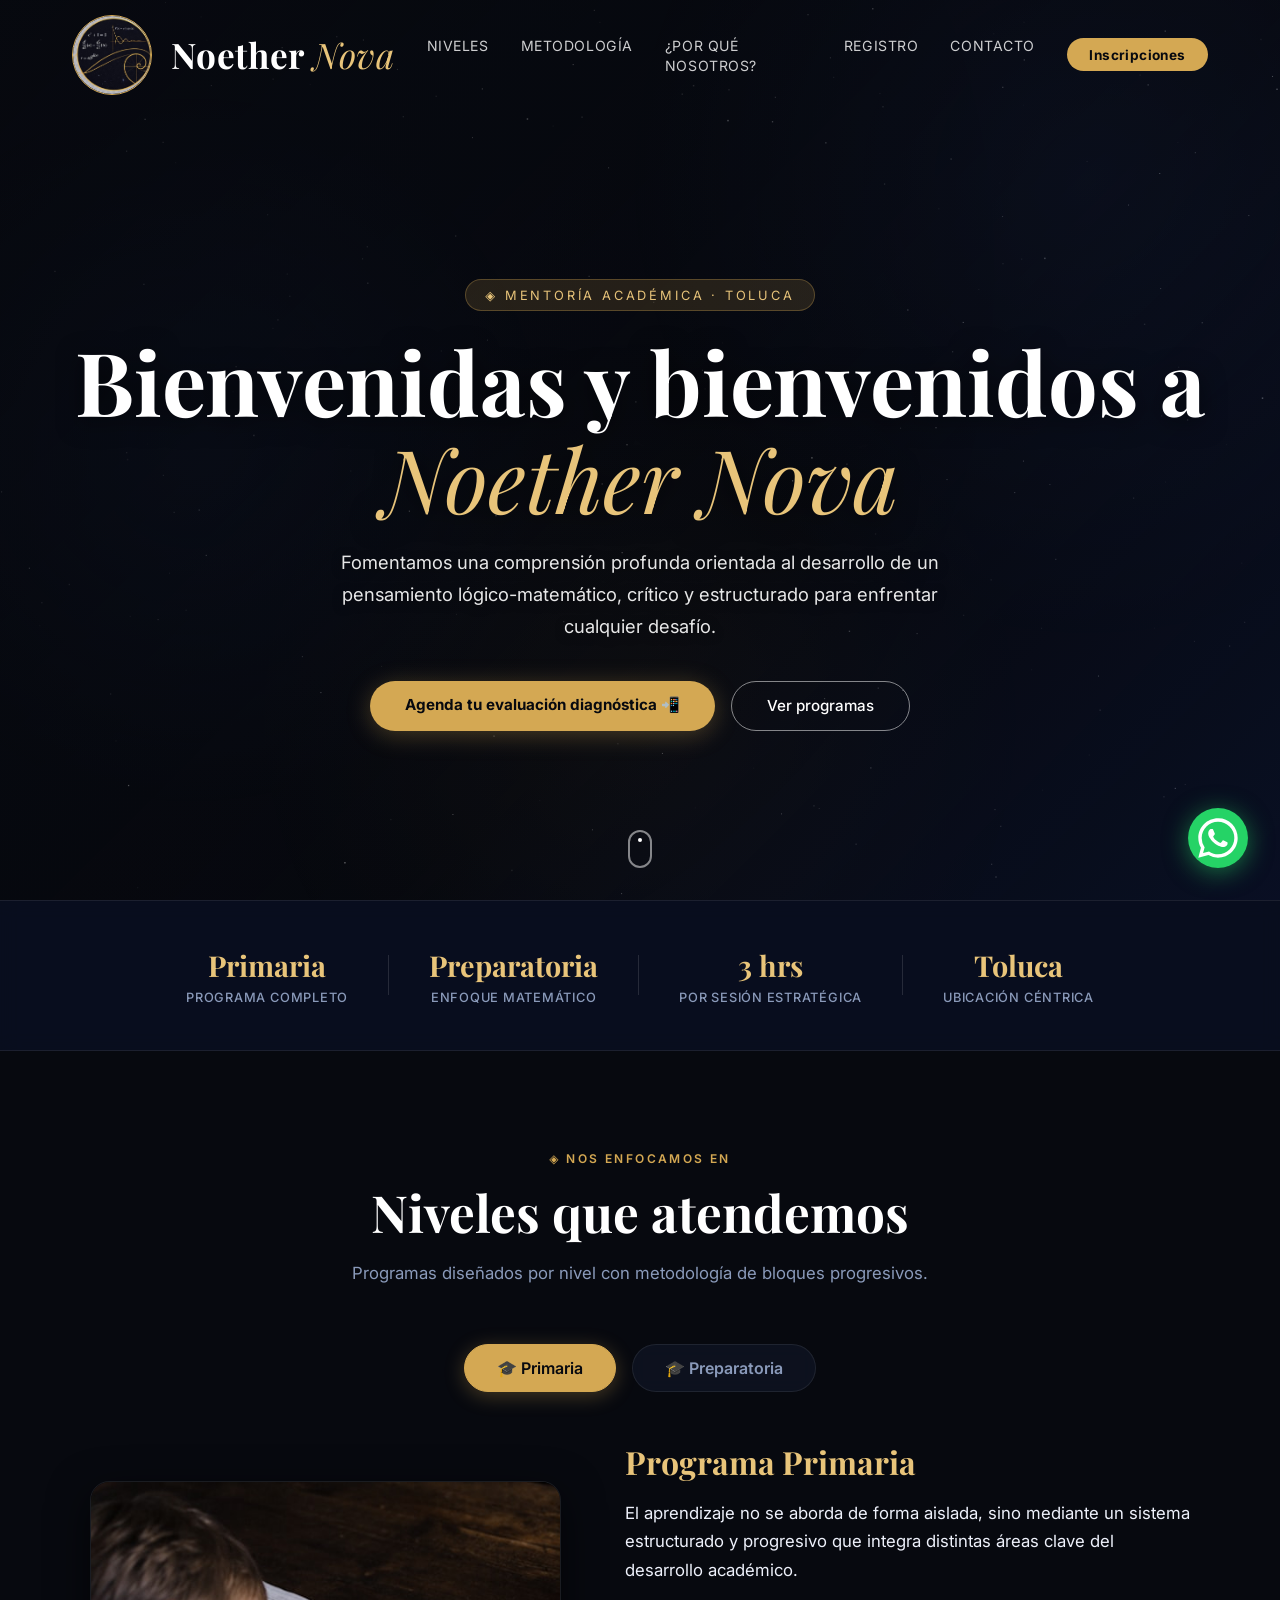
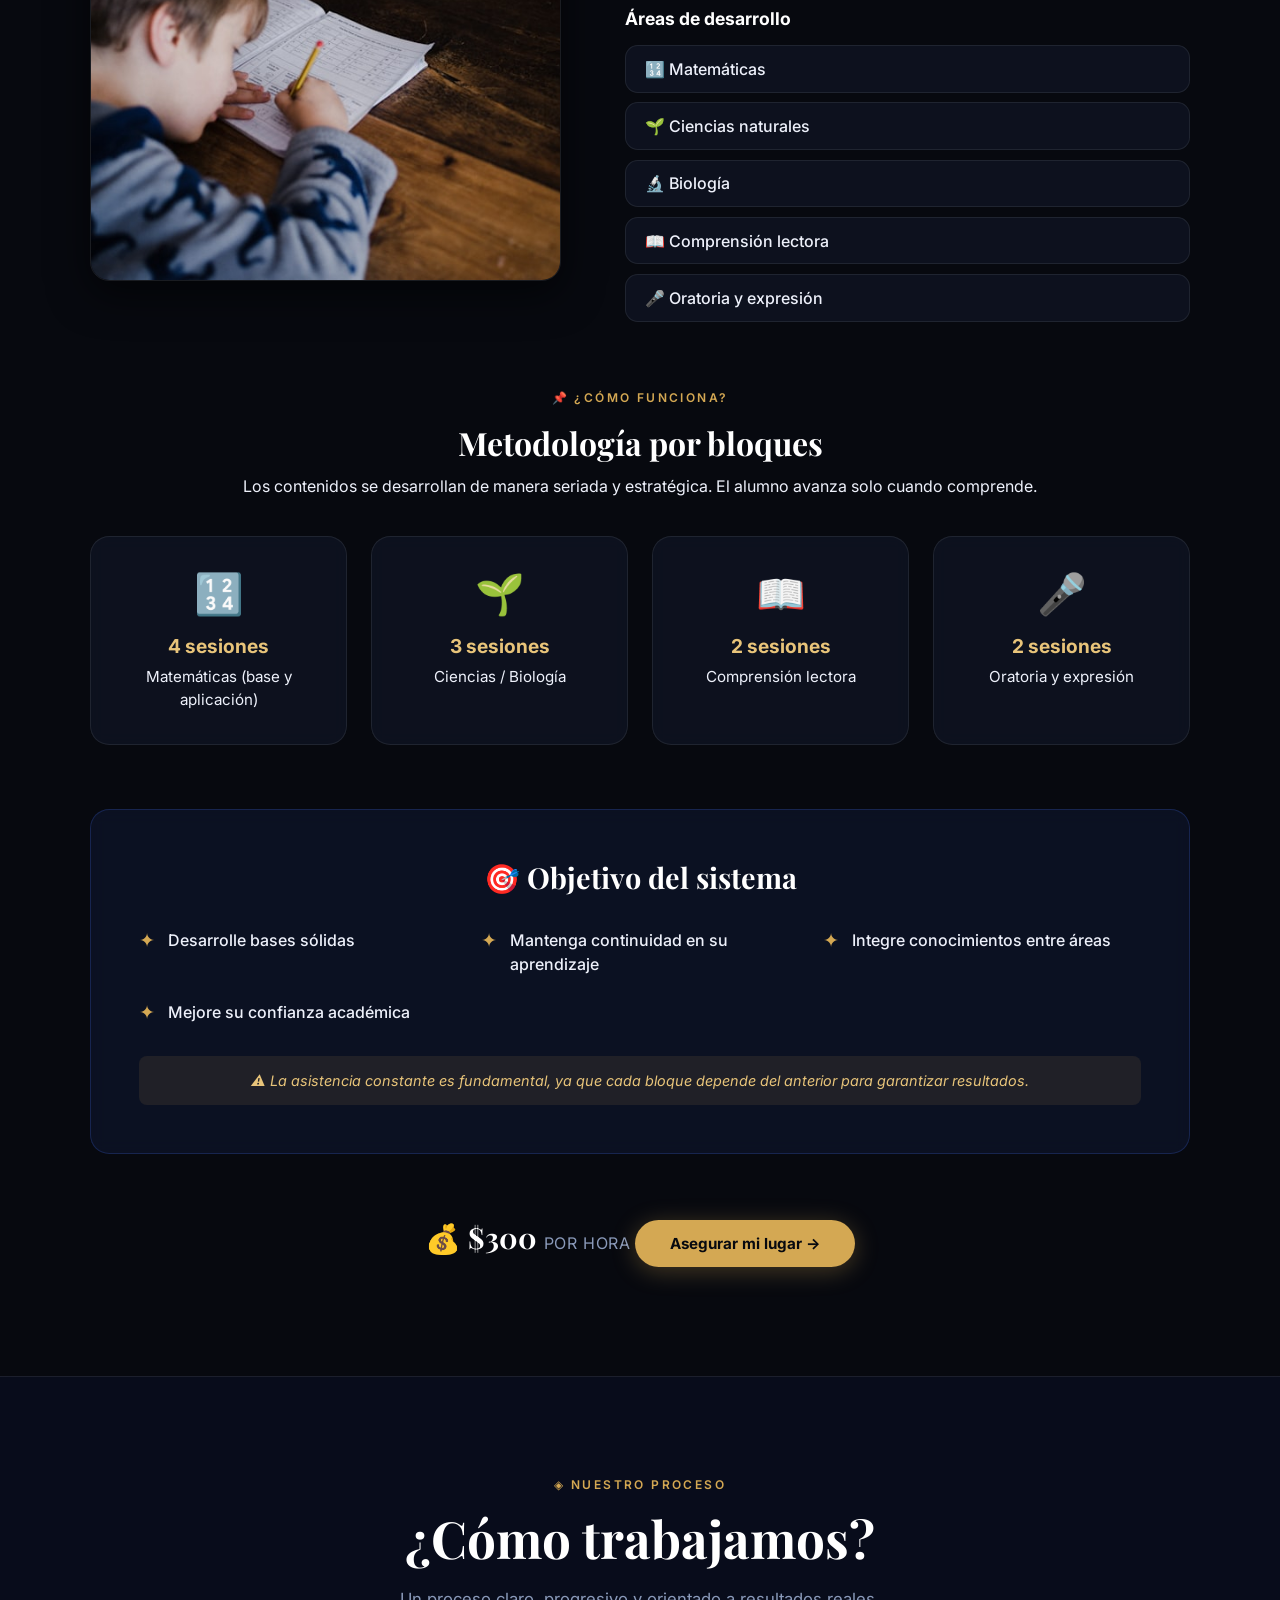
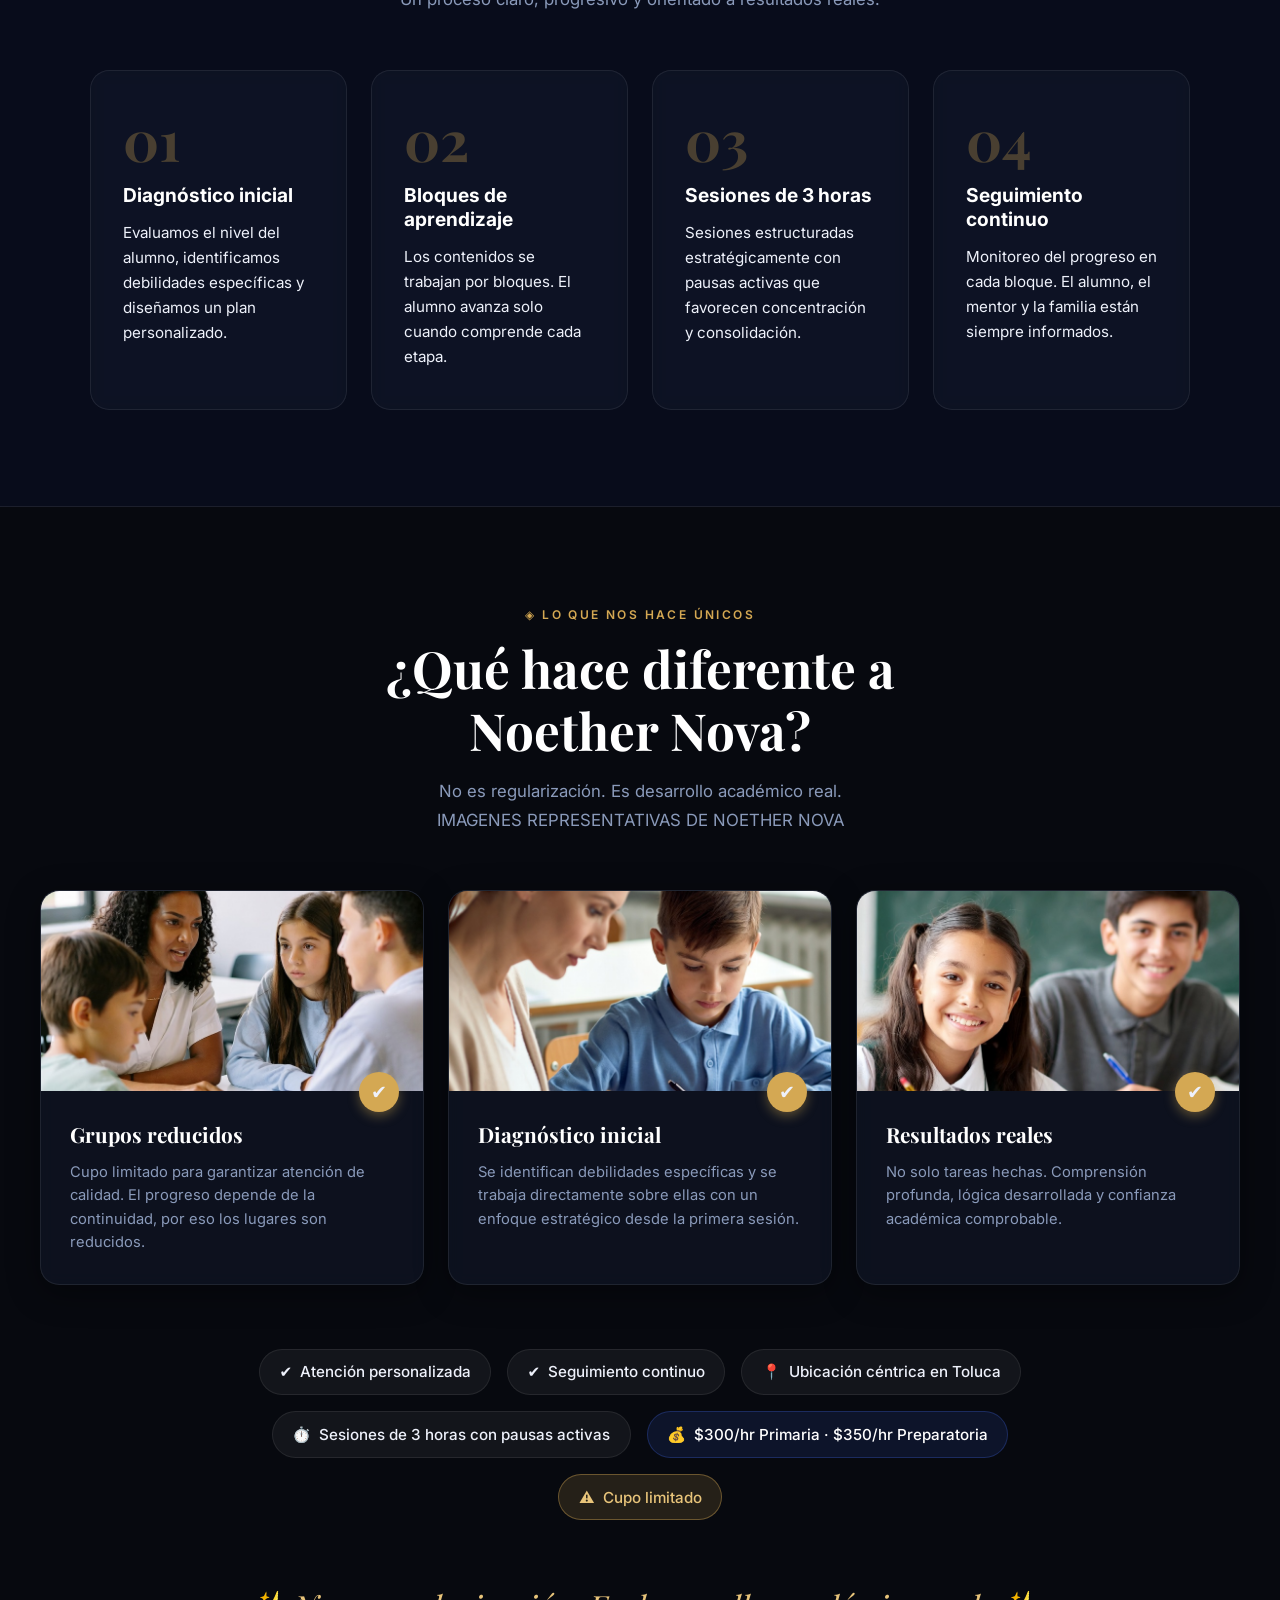
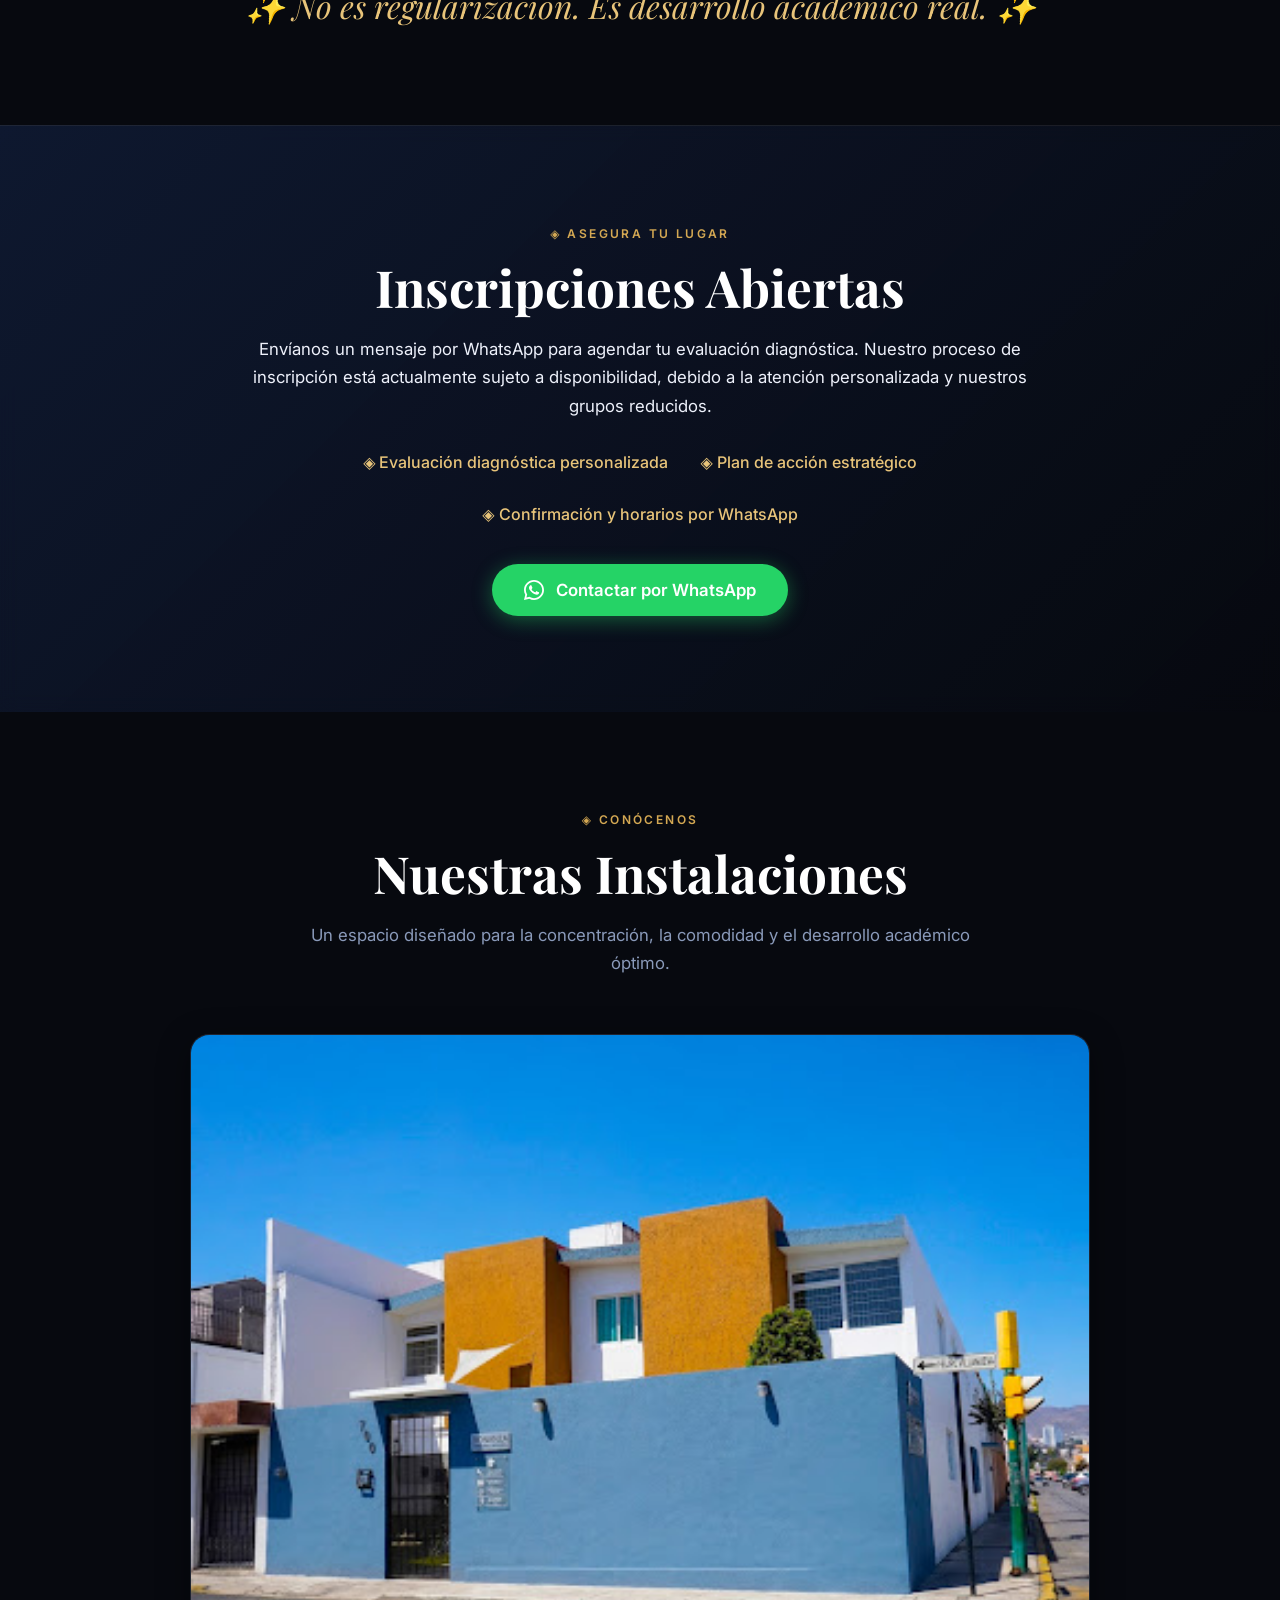
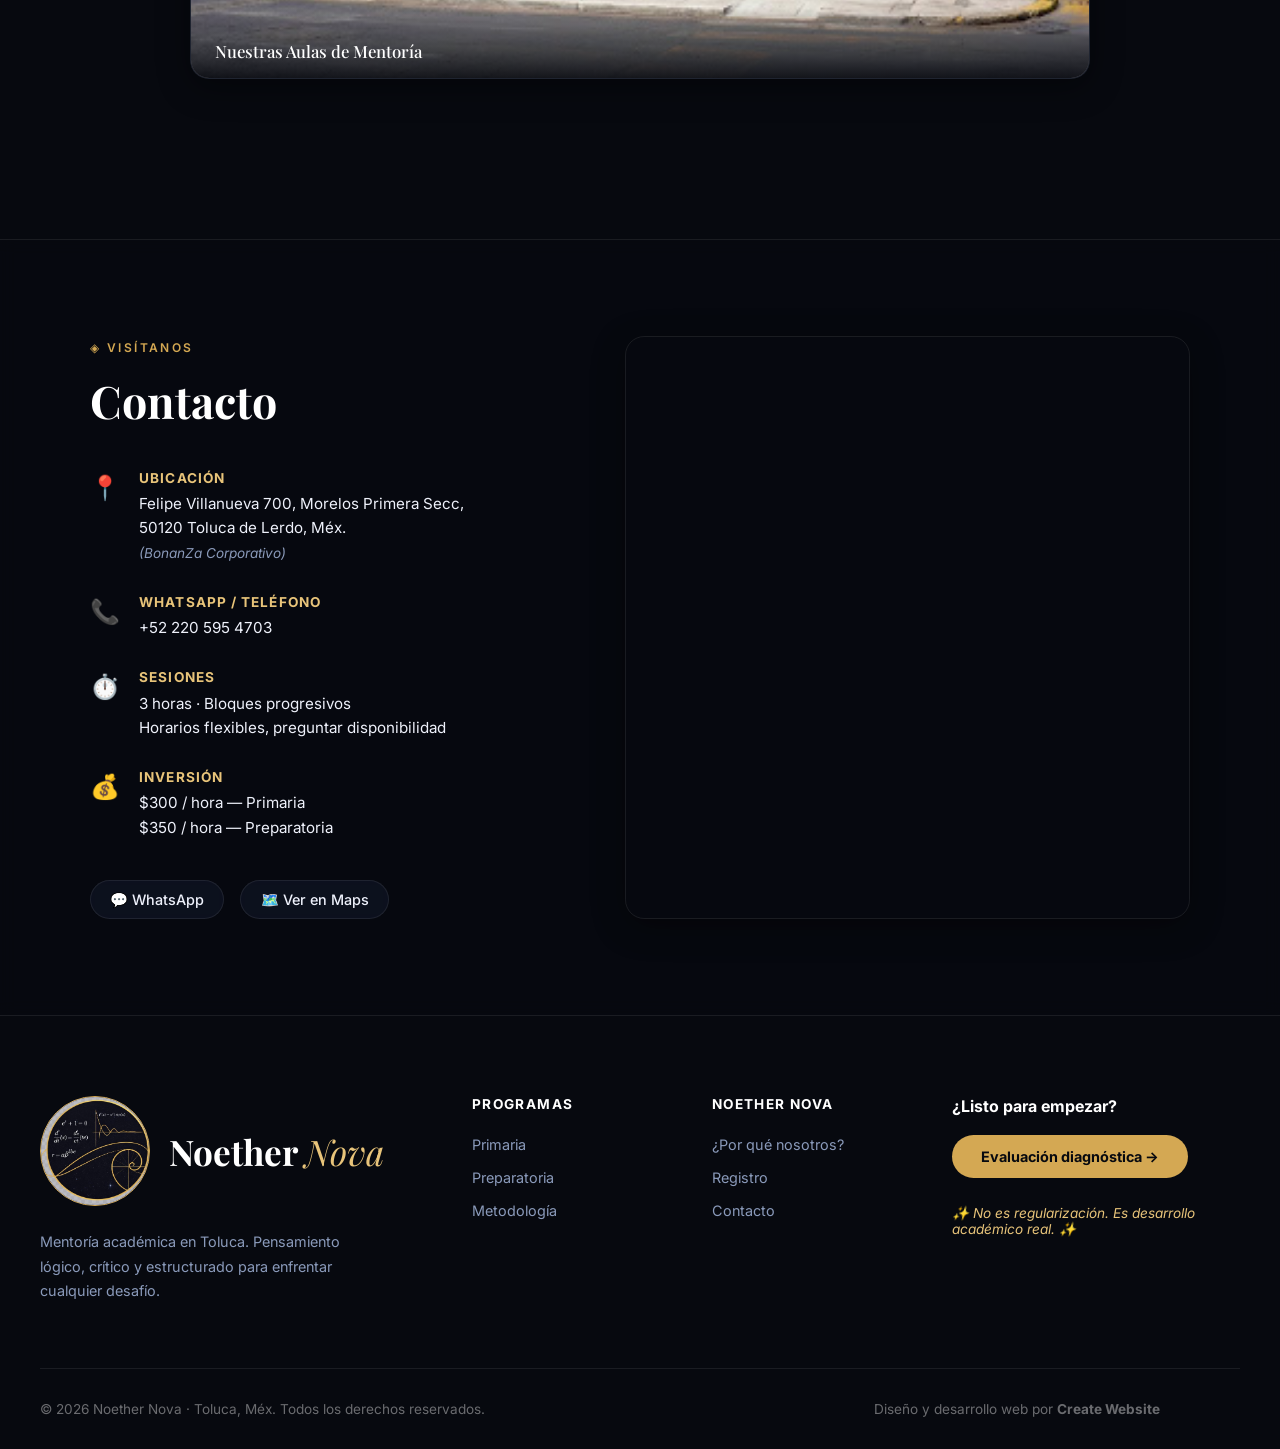
==== index.html @ 27ee8d24 "Add files via upload" ====
<!DOCTYPE html>
<html lang="es">

<head>
  <meta charset="UTF-8" />
  <meta name="viewport" content="width=device-width, initial-scale=1.0" />
  <title>Noether Nova | Mentoría Académica · Toluca</title>
  <link rel="icon" href="img/logo mejorado.jpg" type="image/jpeg">
  <meta name="description"
    content="Mentoría académica en Toluca. Primaria y Preparatoria. Grupos reducidos, atención personalizada y resultados reales. $300/hr Primaria · $350/hr Preparatoria." />
  <link rel="preconnect" href="https://fonts.googleapis.com" />
  <link rel="preconnect" href="https://fonts.gstatic.com" crossorigin />
  <link
    href="https://fonts.googleapis.com/css2?family=Playfair+Display:ital,wght@0,400;0,600;0,700;1,400&family=Inter:wght@300;400;500;600&display=swap"
    rel="stylesheet" />
  <link rel="stylesheet" href="style.css">
</head>

<body>
  <!-- CANVAS FOR STARS -->
  <canvas id="starsCanvas"></canvas>

  <!-- NAV -->
  <nav class="navbar" id="navbar">
    <div class="nav-inner">
      <a href="#" class="logo">
        <img src="img/logo mejorado.jpg" alt="Logo Noether Nova" />
        <span>Noether <em>Nova</em></span>
      </a>
      <ul class="nav-links" id="navLinks">
        <li><a href="#niveles">Niveles</a></li>
        <li><a href="#metodologia">Metodología</a></li>
        <li><a href="#diferenciadores">¿Por qué nosotros?</a></li>
        <li><a href="#registro">Registro</a></li>
        <li><a href="#contacto">Contacto</a></li>
      </ul>
      <a href="#registro" class="btn-nav">Inscripciones</a>
      <button class="hamburger" id="hamburger" aria-label="Menú"><span></span><span></span><span></span></button>
    </div>
  </nav>

  <!-- HERO -->
  <header class="hero" id="inicio">
    <div class="hero-overlay"></div>
    <div class="hero-content">
      <span class="hero-tag">◈ Mentoría Académica · Toluca</span>
      <h1>Bienvenidas y bienvenidos a<br /><em>Noether Nova</em></h1>
      <p>Fomentamos una comprensión profunda orientada al desarrollo de un pensamiento lógico-matemático, crítico y
        estructurado para enfrentar cualquier desafío.</p>
      <div class="hero-btns">
        <a href="#registro" class="btn-primary">Agenda tu evaluación diagnóstica 📲</a>
        <a href="#niveles" class="btn-ghost">Ver programas</a>
      </div>
    </div>
    <div class="hero-scroll"><span></span></div>
  </header>

  <!-- STATS -->
  <section class="stats-band">
    <div class="stat"><strong>Primaria</strong><span>Programa completo</span></div>
    <div class="stat-sep"></div>
    <div class="stat"><strong>Preparatoria</strong><span>Enfoque matemático</span></div>
    <div class="stat-sep"></div>
    <div class="stat"><strong>3 hrs</strong><span>Por sesión estratégica</span></div>
    <div class="stat-sep"></div>
    <div class="stat"><strong>Toluca</strong><span>Ubicación céntrica</span></div>
  </section>

  <!-- NIVELES -->
  <section class="section" id="niveles">
    <div class="section-header">
      <span class="section-tag">◈ Nos enfocamos en</span>
      <h2>Niveles que atendemos</h2>
      <p>Programas diseñados por nivel con metodología de bloques progresivos.</p>
    </div>

    <!-- TABS -->
    <div class="tabs-wrap">
      <button class="tab-btn active" data-tab="primaria" id="tab-primaria">🎓 Primaria</button>
      <button class="tab-btn" data-tab="prepa" id="tab-prepa">🎓 Preparatoria</button>
    </div>

    <!-- PRIMARIA -->
    <div class="tab-panel active" id="panel-primaria">
      <div class="nivel-grid">
        <div class="nivel-intro" data-anim>
          <img src="./img/secu.jpg" alt="Primaria Noether Nova" />
        </div>
        <div class="nivel-content" data-anim>
          <h3>Programa Primaria</h3>
          <p>El aprendizaje no se aborda de forma aislada, sino mediante un sistema estructurado y progresivo que
            integra distintas áreas clave del desarrollo académico.</p>
          <h4>Áreas de desarrollo</h4>
          <ul class="area-list">
            <li>🔢 Matemáticas</li>
            <li>🌱 Ciencias naturales</li>
            <li>🔬 Biología</li>
            <li>📖 Comprensión lectora</li>
            <li>🎤 Oratoria y expresión</li>
          </ul>
        </div>
      </div>

      <div class="bloques-section" data-anim>
        <div class="bloques-header">
          <span class="section-tag">📌 ¿Cómo funciona?</span>
          <h3>Metodología por bloques</h3>
          <p>Los contenidos se desarrollan de manera seriada y estratégica. El alumno avanza solo cuando comprende.</p>
        </div>
        <div class="bloques-grid">
          <div class="bloque-card gold">
            <span class="bloque-icon">🔢</span>
            <strong>4 sesiones</strong>
            <p>Matemáticas (base y aplicación)</p>
          </div>
          <div class="bloque-card green">
            <span class="bloque-icon">🌱</span>
            <strong>3 sesiones</strong>
            <p>Ciencias / Biología</p>
          </div>
          <div class="bloque-card blue">
            <span class="bloque-icon">📖</span>
            <strong>2 sesiones</strong>
            <p>Comprensión lectora</p>
          </div>
          <div class="bloque-card purple">
            <span class="bloque-icon">🎤</span>
            <strong>2 sesiones</strong>
            <p>Oratoria y expresión</p>
          </div>
        </div>
      </div>

      <div class="objetivo-box" data-anim>
        <h4>🎯 Objetivo del sistema</h4>
        <div class="objetivo-grid">
          <div class="obj-item"><span>✦</span>
            <p>Desarrolle bases sólidas</p>
          </div>
          <div class="obj-item"><span>✦</span>
            <p>Mantenga continuidad en su aprendizaje</p>
          </div>
          <div class="obj-item"><span>✦</span>
            <p>Integre conocimientos entre áreas</p>
          </div>
          <div class="obj-item"><span>✦</span>
            <p>Mejore su confianza académica</p>
          </div>
        </div>
        <p class="nota">⚠️ La asistencia constante es fundamental, ya que cada bloque depende del anterior para
          garantizar resultados.</p>
      </div>

      <div class="precio-cta" data-anim>
        <div class="precio-badge">💰 $300 <span>por hora</span></div>
        <a href="#registro" class="btn-primary">Asegurar mi lugar →</a>
      </div>
    </div>

    <!-- PREPARATORIA -->
    <div class="tab-panel" id="panel-prepa">
      <div class="nivel-grid">
        <div class="nivel-intro" data-anim>
          <img src="./img/prepa.jpg" alt="Preparatoria Noether Nova" />
        </div>
        <div class="nivel-content" data-anim>
          <h3>Programa Preparatoria</h3>
          <p>La mentoría para preparatoria está diseñada para desarrollar comprensión profunda en matemáticas,
            especialmente en las áreas donde los estudiantes suelen presentar mayores dificultades.</p>
          <h4>🧠 Áreas de enfoque</h4>
          <ul class="area-list">
            <li>📐 Álgebra</li>
            <li>📉 Cálculo diferencial</li>
            <li>🧠 Resolución de problemas</li>
            <li>📊 Estrategias de estudio</li>
            <li>💡 Comprensión matemática</li>
          </ul>
        </div>
      </div>

      <div class="bloques-section" data-anim>
        <div class="bloques-header">
          <span class="section-tag">📌 ¿Cómo funciona?</span>
          <h3>Metodología por bloques</h3>
          <p>Bloques intensivos por tema. Se prioriza la comprensión sobre la memorización.</p>
        </div>
        <div class="bloques-grid">
          <div class="bloque-card gold">
            <span class="bloque-icon">📐</span>
            <strong>4 sesiones</strong>
            <p>Álgebra (fundamentos clave)</p>
          </div>
          <div class="bloque-card blue">
            <span class="bloque-icon">📉</span>
            <strong>4 sesiones</strong>
            <p>Cálculo diferencial</p>
          </div>
          <div class="bloque-card green">
            <span class="bloque-icon">🧠</span>
            <strong>2 sesiones</strong>
            <p>Resolución de problemas aplicados</p>
          </div>
          <div class="bloque-card purple">
            <span class="bloque-icon">📊</span>
            <strong>2 sesiones</strong>
            <p>Integración y análisis</p>
          </div>
        </div>
      </div>

      <div class="objetivo-box" data-anim>
        <h4>🎯 Objetivo del programa</h4>
        <div class="objetivo-grid">
          <div class="obj-item"><span>✦</span>
            <p>Comprenda realmente los temas (no solo los resuelva)</p>
          </div>
          <div class="obj-item"><span>✦</span>
            <p>Desarrolle lógica matemática</p>
          </div>
          <div class="obj-item"><span>✦</span>
            <p>Mejore su desempeño académico</p>
          </div>
          <div class="obj-item"><span>✦</span>
            <p>Gane seguridad al enfrentar exámenes</p>
          </div>
        </div>
        <p class="nota">⚠️ Cada sesión construye sobre la anterior. La asistencia constante es esencial.</p>
      </div>

      <div class="precio-cta" data-anim>
        <div class="precio-badge">💰 $350 <span>por hora</span></div>
        <a href="#registro" class="btn-primary">Asegurar mi lugar →</a>
      </div>
    </div>
  </section>

  <!-- METODOLOGÍA VISUAL -->
  <section class="section section--navy" id="metodologia">
    <div class="section-header section-header--light">
      <span class="section-tag">◈ Nuestro proceso</span>
      <h2>¿Cómo trabajamos?</h2>
      <p>Un proceso claro, progresivo y orientado a resultados reales.</p>
    </div>
    <div class="steps-grid">
      <div class="step-card" data-anim>
        <div class="step-num">01</div>
        <h3>Diagnóstico inicial</h3>
        <p>Evaluamos el nivel del alumno, identificamos debilidades específicas y diseñamos un plan personalizado.</p>
      </div>
      <div class="step-card" data-anim>
        <div class="step-num">02</div>
        <h3>Bloques de aprendizaje</h3>
        <p>Los contenidos se trabajan por bloques. El alumno avanza solo cuando comprende cada etapa.</p>
      </div>
      <div class="step-card" data-anim>
        <div class="step-num">03</div>
        <h3>Sesiones de 3 horas</h3>
        <p>Sesiones estructuradas estratégicamente con pausas activas que favorecen concentración y consolidación.</p>
      </div>
      <div class="step-card" data-anim>
        <div class="step-num">04</div>
        <h3>Seguimiento continuo</h3>
        <p>Monitoreo del progreso en cada bloque. El alumno, el mentor y la familia están siempre informados.</p>
      </div>
    </div>
  </section>

  <!-- DIFERENCIADORES -->
  <section class="section" id="diferenciadores">
    <div class="section-header">
      <span class="section-tag">◈ Lo que nos hace únicos</span>
      <h2>¿Qué hace diferente a Noether Nova?</h2>
      <p>No es regularización. Es desarrollo académico real.</p>
      <p>IMAGENES REPRESENTATIVAS DE NOETHER NOVA</p>
    </div>
    <div class="dif-grid">
      <div class="dif-card" data-anim>
        <div class="dif-img"><img src="./img/grupo.jpg" alt="Grupos reducidos" /></div>
        <div class="dif-body">
          <span class="dif-check">✔️</span>
          <h3>Grupos reducidos</h3>
          <p>Cupo limitado para garantizar atención de calidad. El progreso depende de la continuidad, por eso los
            lugares son reducidos.</p>
        </div>
      </div>
      <div class="dif-card" data-anim>
        <div class="dif-img"><img src="./img/analisamos_aprendisaje.jpg" alt="Diagnóstico inicial" /></div>
        <div class="dif-body">
          <span class="dif-check">✔️</span>
          <h3>Diagnóstico inicial</h3>
          <p>Se identifican debilidades específicas y se trabaja directamente sobre ellas con un enfoque estratégico
            desde la primera sesión.</p>
        </div>
      </div>
      <div class="dif-card" data-anim>
        <div class="dif-img"><img src="./img/resultadosReales.jpg" alt="Resultados reales" /></div>
        <div class="dif-body">
          <span class="dif-check">✔️</span>
          <h3>Resultados reales</h3>
          <p>No solo tareas hechas. Comprensión profunda, lógica desarrollada y confianza académica comprobable.</p>
        </div>
      </div>
    </div>

    <div class="dif-extras" data-anim>
      <div class="extra-item"><span>✔️</span> Atención personalizada</div>
      <div class="extra-item"><span>✔️</span> Seguimiento continuo</div>
      <div class="extra-item"><span>📍</span> Ubicación céntrica en Toluca</div>
      <div class="extra-item"><span>⏱️</span> Sesiones de 3 horas con pausas activas</div>
      <div class="extra-item price-item"><span>💰</span> $300/hr Primaria · $350/hr Preparatoria</div>
      <div class="extra-item warn-item"><span>⚠️</span> Cupo limitado</div>
    </div>

    <div class="quote-banner" data-anim>
      ✨ No es regularización. Es desarrollo académico real. ✨
    </div>
  </section>

  <!-- REGISTRO -->
  <section class="section section--cta" id="registro">
    <div class="reservar-inner">
      <div class="reservar-text center-text">
        <span class="section-tag">◈ Asegura tu lugar</span>
        <h2>Inscripciones Abiertas</h2>
        <p>Envíanos un mensaje por WhatsApp para agendar tu evaluación diagnóstica. Nuestro proceso de inscripción está
          actualmente sujeto a disponibilidad, debido a la atención personalizada y nuestros grupos reducidos.</p>
        <ul class="reservar-perks inline-perks">
          <li>◈ Evaluación diagnóstica personalizada</li>
          <li>◈ Plan de acción estratégico</li>
          <li>◈ Confirmación y horarios por WhatsApp</li>
        </ul>
        <a href="https://wa.me/522205954703?text=Hola%20Noether%20Nova%2C%20quiero%20agendar%20mi%20evaluaci%C3%B3n%20diagn%C3%B3stica"
          class="btn-wa" target="_blank" id="wa-direct">
          <svg viewBox="0 0 24 24" fill="currentColor" width="20" height="20">
            <path
              d="M17.472 14.382c-.297-.149-1.758-.867-2.03-.967-.273-.099-.471-.148-.67.15-.197.297-.767.966-.94 1.164-.173.199-.347.223-.644.075-.297-.15-1.255-.463-2.39-1.475-.883-.788-1.48-1.761-1.653-2.059-.173-.297-.018-.458.13-.606.134-.133.298-.347.446-.52.149-.174.198-.298.298-.497.099-.198.05-.371-.025-.52-.075-.149-.669-1.612-.916-2.207-.242-.579-.487-.5-.669-.51-.173-.008-.371-.01-.57-.01-.198 0-.52.074-.792.372-.272.297-1.04 1.016-1.04 2.479 0 1.462 1.065 2.875 1.213 3.074.149.198 2.096 3.2 5.077 4.487.709.306 1.262.489 1.694.625.712.227 1.36.195 1.871.118.571-.085 1.758-.719 2.006-1.413.248-.694.248-1.289.173-1.413-.074-.124-.272-.198-.57-.347z" />
            <path
              d="M12 0C5.373 0 0 5.373 0 12c0 2.123.554 4.118 1.528 5.845L0 24l6.335-1.505A11.95 11.95 0 0 0 12 24c6.627 0 12-5.373 12-12S18.627 0 12 0zm0 21.818a9.808 9.808 0 0 1-5.002-1.369l-.359-.213-3.722.885.916-3.617-.234-.372A9.808 9.808 0 0 1 2.182 12C2.182 6.57 6.57 2.182 12 2.182c5.431 0 9.818 4.388 9.818 9.818 0 5.431-4.387 9.818-9.818 9.818z" />
          </svg>
          Contactar por WhatsApp
        </a>
      </div>
    </div>
  </section>

  <!-- INSTALACIONES -->
  <section class="section section--soft" id="instalaciones">
    <div class="section-header">
      <span class="section-tag">◈ Conócenos</span>
      <h2>Nuestras Instalaciones</h2>
      <p>Un espacio diseñado para la concentración, la comodidad y el desarrollo académico óptimo.</p>
    </div>
    <div class="inst-single">
      <div class="inst-img-wrapper" data-anim>
        <img src="img/lugar de asesoria.jpg" alt="Instalaciones Noether Nova" />
        <div class="inst-caption">Nuestras Aulas de Mentoría</div>
      </div>
    </div>
  </section>

  <!-- CONTACTO Y MAPA -->
  <section class="section section--dark" id="contacto">
    <div class="contacto-grid">
      <div class="contacto-info">
        <span class="section-tag">◈ Visítanos</span>
        <h2>Contacto</h2>
        <div class="info-item">
          <span class="info-icon">📍</span>
          <div><strong>Ubicación</strong>
            <p>Felipe Villanueva 700, Morelos Primera Secc,<br />50120 Toluca de Lerdo, Méx.<br /><em>(BonanZa
                Corporativo)</em></p>
          </div>
        </div>
        <div class="info-item">
          <span class="info-icon">📞</span>
          <div><strong>WhatsApp / Teléfono</strong>
            <p>+52 220 595 4703</p>
          </div>
        </div>
        <div class="info-item">
          <span class="info-icon">⏱️</span>
          <div><strong>Sesiones</strong>
            <p>3 horas · Bloques progresivos<br />Horarios flexibles, preguntar disponibilidad</p>
          </div>
        </div>
        <div class="info-item">
          <span class="info-icon">💰</span>
          <div><strong>Inversión</strong>
            <p>$300 / hora — Primaria<br />$350 / hora — Preparatoria</p>
          </div>
        </div>
        <div class="social-links">
          <a href="https://wa.me/522205954703" class="social-btn" target="_blank">💬 WhatsApp</a>
          <a href="https://maps.app.goo.gl/WwSaxDJcxLnqQvec6" class="social-btn" target="_blank">🗺️ Ver en Maps</a>
        </div>
      </div>
      <div class="contacto-map">
        <iframe
          src="https://www.google.com/maps/embed?pb=!1m18!1m12!1m3!1d3762.5!2d-99.6655291!3d19.2811179!2m3!1f0!2f0!3f0!3m2!1i1024!2i768!4f13.1!3m3!1m2!1s0x85cd8900926143ff%3A0x9de38edbd9b6b082!2sBonanZa%20Corporativo!5e0!3m2!1ses!2smx!4v1"
          width="100%" height="100%" style="border:0;border-radius:1rem;" allowfullscreen="" loading="lazy">
        </iframe>
      </div>
    </div>
  </section>

  <!-- FOOTER -->
  <footer class="footer">
    <div class="footer-inner">
      <div class="footer-brand">
        <div class="footer-logo">
          <img src="img/logo mejorado.jpg" alt="Logo Noether Nova" />
          <span class="footer-name">Noether <em>Nova</em></span>
        </div>
        <p>Mentoría académica en Toluca. Pensamiento lógico, crítico y estructurado para enfrentar cualquier desafío.
        </p>
      </div>
      <div class="footer-links">
        <strong>Programas</strong>
        <a href="#niveles">Primaria</a>
        <a href="#niveles">Preparatoria</a>
        <a href="#metodologia">Metodología</a>
      </div>
      <div class="footer-links">
        <strong>Noether Nova</strong>
        <a href="#diferenciadores">¿Por qué nosotros?</a>
        <a href="#registro">Registro</a>
        <a href="#contacto">Contacto</a>
      </div>
      <div class="footer-cta">
        <strong>¿Listo para empezar?</strong>
        <a href="#registro" class="btn-footer">Evaluación diagnóstica →</a>
        <p class="footer-small">✨ No es regularización. Es desarrollo académico real. ✨</p>
      </div>
    </div>
    <div class="footer-bottom">
      <div class="footer-copy">© 2026 Noether Nova · Toluca, Méx. Todos los derechos reservados.</div>
      <div class="footer-copy">Diseño y desarrollo web por <strong>Create Website</strong></div>
    </div>
  </footer>

  <!-- FLOAT WA -->
  <a href="https://wa.me/522205954703?text=Hola%20Noether%20Nova%2C%20quiero%20informes%20sobre%20la%20mentor%C3%ADa"
    class="wa-float" id="waFloat" target="_blank" aria-label="WhatsApp">
    <svg viewBox="0 0 32 32" fill="none">
      <circle cx="16" cy="16" r="16" fill="#25D366" />
      <path
        d="M23.5 8.5A10.45 10.45 0 0 0 16 5.5C10.2 5.5 5.5 10.2 5.5 16c0 1.85.48 3.65 1.4 5.23L5.5 26.5l5.4-1.37A10.47 10.47 0 0 0 16 26.5c5.8 0 10.5-4.7 10.5-10.5 0-2.8-1.09-5.43-3-7.5zm-7.5 16.15c-1.57 0-3.1-.42-4.44-1.22l-.32-.19-3.2.81.84-3.1-.2-.33A8.7 8.7 0 0 1 7.3 16c0-4.8 3.91-8.7 8.7-8.7 2.32 0 4.5.9 6.14 2.54A8.64 8.64 0 0 1 24.7 16c0 4.8-3.9 8.65-8.7 8.65zm4.76-6.5c-.26-.13-1.54-.76-1.78-.84-.24-.09-.41-.13-.58.13-.17.26-.65.84-.8 1.01-.14.17-.29.2-.55.07-.26-.13-1.1-.41-2.1-1.3-.78-.7-1.3-1.56-1.45-1.82-.15-.26-.02-.4.11-.53.12-.12.26-.3.39-.46.13-.16.17-.26.26-.43.09-.17.04-.32-.02-.45-.07-.13-.58-1.4-.8-1.92-.21-.5-.43-.43-.58-.44h-.5c-.17 0-.45.06-.69.3-.24.26-.9.88-.9 2.14s.92 2.48 1.05 2.65c.13.17 1.8 2.75 4.36 3.86.61.26 1.08.42 1.45.54.61.19 1.17.16 1.6.1.49-.07 1.5-.61 1.72-1.2.21-.58.21-1.08.14-1.19-.06-.1-.23-.16-.49-.29z"
        fill="white" />
    </svg>
  </a>

  <script src="app.js"></script>
</body>

</html>
---- style.css ----
/* ── ROOT ─────────────────────────────────── */
:root {
  --space-dark: #07090f;
  --space-card: rgba(16, 22, 38, 0.7);
  --space-card-hover: rgba(24, 34, 58, 0.9);
  --navy:    #0a1128;
  --navy2:   #121d40;
  --blue:    #2a4494;
  --gold:    #d4a853;
  --gold2:   #e8c47a;
  --cream:   #f8f9ff;
  --text:    #eef1fb;
  --muted:   #8a9aba;
  --white:   #ffffff;
  --radius:  1.2rem;
  --shadow:  0 8px 32px rgba(0,0,0,.4);
  --border-glass: 1px solid rgba(255, 255, 255, 0.08);
  --font-serif: 'Playfair Display', Georgia, serif;
  --font-sans:  'Inter', system-ui, sans-serif;
  --nav-h: 110px;
}

*, *::before, *::after { box-sizing: border-box; margin: 0; padding: 0; }
html { scroll-behavior: smooth; }

/* ── STARRY BACKGROUND ── */
body { 
  font-family: var(--font-sans); 
  background-color: var(--space-dark); 
  color: var(--text); 
  overflow-x: hidden; 
  position: relative;
}

/* Background Stars Effect */
body::before {
  content: '';
  position: fixed;
  top: 0; left: 0; right: 0; bottom: 0;
  z-index: -1;
  background-image: 
    radial-gradient(circle at 15% 50%, rgba(20, 35, 70, 0.4), transparent 30%),
    radial-gradient(circle at 85% 20%, rgba(42, 68, 148, 0.25), transparent 35%),
    radial-gradient(circle at 50% 80%, rgba(212, 168, 83, 0.08), transparent 40%);
}

#starsCanvas {
  position: fixed;
  top: 0; left: 0; right: 0; bottom: 0;
  width: 100vw; height: 100vh;
  z-index: -2;
  pointer-events: none;
}

img  { display: block; width: 100%; height: 100%; object-fit: cover; }
a    { text-decoration: none; color: inherit; }
ul   { list-style: none; }

/* ── NAVBAR ──────────────────────────────── */
.navbar {
  position: fixed; top: 0; left: 0; right: 0; z-index: 900;
  height: var(--nav-h);
  transition: background .4s, box-shadow .4s, backdrop-filter .4s;
  border-bottom: 1px solid transparent;
}
.navbar.scrolled {
  background: rgba(7, 9, 15, 0.85);
  backdrop-filter: blur(16px);
  border-bottom: var(--border-glass);
  box-shadow: 0 4px 30px rgba(0,0,0,.5);
}
.nav-inner {
  max-width: 1200px; margin: 0 auto;
  height: 100%; display: flex; align-items: center; gap: 2rem; padding: 0 2rem;
}
.logo {
  display: flex; align-items: center; gap: 1.2rem;
  font-family: var(--font-serif); font-size: 2.2rem; font-weight: 700;
  color: var(--white); letter-spacing: .02em; white-space: nowrap;
}
.logo img {
  width: 80px; height: 80px; border-radius: 50%;
  border: 1px solid var(--gold);
}
.logo em { color: var(--gold2); font-style: italic; font-weight: 400; }
.nav-links { display: flex; gap: 2rem; margin-left: auto; }
.nav-links a {
  color: rgba(255,255,255,.8); font-size: .88rem; font-weight: 400;
  letter-spacing: .04em; text-transform: uppercase; transition: color .2s;
}
.nav-links a:hover { color: var(--gold2); }
.btn-nav {
  background: var(--gold); color: var(--space-dark);
  padding: .55rem 1.4rem; border-radius: 2rem;
  font-size: .85rem; font-weight: 700; letter-spacing: .03em;
  transition: background .2s, transform .2s; white-space: nowrap;
}
.btn-nav:hover { background: var(--gold2); transform: translateY(-1px); }
.hamburger {
  display: none; flex-direction: column; gap: 5px;
  background: none; border: none; cursor: pointer; padding: 4px;
}
.hamburger span {
  display: block; width: 24px; height: 2px;
  background: var(--white); border-radius: 2px; transition: .3s;
}

/* ── HERO ─────────────────────────────────── */
.hero {
  position: relative; height: 100vh; min-height: 620px;
  display: flex; align-items: center; justify-content: center; overflow: hidden;
  padding-top: var(--nav-h);
}
.hero-bg {
  position: absolute; inset: 0; object-fit: cover; object-position: center;
  transform: scale(1.05); transition: transform 8s ease;
}
.hero:hover .hero-bg { transform: scale(1); }
.hero-overlay {
  position: absolute; inset: 0;
  background: linear-gradient(135deg, rgba(7,9,15,.85) 0%, rgba(7,9,15,.6) 60%, rgba(10,17,40,.8) 100%);
  z-index: 1;
}
.hero-content {
  position: relative; z-index: 2; text-align: center;
  color: var(--white); padding: 0 1.5rem;
  animation: fadeUp .9s ease both;
}
.hero-tag {
  display: inline-block; margin-bottom: 1.4rem;
  font-size: .8rem; letter-spacing: .22em; text-transform: uppercase;
  color: var(--gold2); background: rgba(212,168,83,.15);
  border: 1px solid rgba(212,168,83,.3); padding: .45rem 1.2rem; border-radius: 2rem;
  backdrop-filter: blur(4px);
}
.hero-content h1 {
  font-family: var(--font-serif); font-size: clamp(2.8rem,7vw,5.5rem);
  font-weight: 700; line-height: 1.1; margin-bottom: 1.2rem;
  text-shadow: 0 4px 24px rgba(0,0,0,.6);
}
.hero-content h1 em { color: var(--gold2); font-style: italic; font-weight: 400; }
.hero-content p {
  font-size: clamp(.95rem,2vw,1.15rem); max-width: 600px; margin: 0 auto 2.4rem;
  color: rgba(255,255,255,.9); line-height: 1.75; text-shadow: 0 2px 10px rgba(0,0,0,.5);
}
.hero-btns { display: flex; gap: 1rem; justify-content: center; flex-wrap: wrap; }
.btn-primary {
  background: var(--gold); color: var(--space-dark);
  padding: .9rem 2.2rem; border-radius: 2rem; font-size: .95rem; font-weight: 700;
  transition: background .2s, transform .2s, box-shadow .2s;
  box-shadow: 0 4px 24px rgba(212,168,83,.3);
}
.btn-primary:hover { background: var(--gold2); transform: translateY(-2px); box-shadow: 0 8px 32px rgba(212,168,83,.4); }
.btn-ghost {
  color: var(--white); padding: .9rem 2.2rem; border-radius: 2rem; font-size: .95rem; font-weight: 500;
  border: 1px solid rgba(255,255,255,.5); transition: border-color .2s, background .2s;
  backdrop-filter: blur(4px);
}
.btn-ghost:hover { border-color: var(--gold2); background: rgba(255,255,255,.1); }
.hero-scroll { position: absolute; bottom: 2rem; left: 50%; transform: translateX(-50%); z-index: 2; }
.hero-scroll span {
  display: block; width: 24px; height: 38px;
  border: 2px solid rgba(255,255,255,.5); border-radius: 12px; position: relative;
}
.hero-scroll span::after {
  content:''; position: absolute; top: 6px; left: 50%; transform: translateX(-50%);
  width: 4px; height: 4px; background: var(--white); border-radius: 50%;
  animation: scrollDot 1.8s ease-in-out infinite;
}

/* ── STATS BAND ──────────────────────────── */
.stats-band {
  background: rgba(10, 17, 40, 0.6); display: flex; align-items: center;
  justify-content: center; gap: 0; flex-wrap: wrap; padding: 2rem;
  border-top: var(--border-glass); border-bottom: var(--border-glass);
  backdrop-filter: blur(10px);
}
.stat { display: flex; flex-direction: column; align-items: center; gap: .4rem; padding: .8rem 2.5rem; text-align: center; }
.stat strong { font-family: var(--font-serif); font-size: 1.8rem; font-weight: 700; color: var(--gold2); }
.stat span { font-size: .8rem; color: var(--muted); letter-spacing: .06em; text-transform: uppercase; font-weight: 500; }
.stat-sep { width: 1px; height: 40px; background: rgba(255,255,255,.12); }

/* ── SECTION BASE ────────────────────────── */
.section { padding: 6rem 2rem; position: relative; }
.section--dark  { background: rgba(7, 9, 15, 0.6); backdrop-filter: blur(8px); border-top: var(--border-glass); }
.section--navy  { background: rgba(10, 17, 40, 0.5); backdrop-filter: blur(8px); border-top: var(--border-glass); border-bottom: var(--border-glass); }
.section--soft  { background: transparent; }
.section--cta   { background: linear-gradient(135deg, rgba(20,35,70,0.6), rgba(7,9,15,0.8)); backdrop-filter: blur(10px); border-top: var(--border-glass); }
.section-header { text-align: center; max-width: 680px; margin: 0 auto 3.5rem; }
.section-tag {
  display: inline-block; margin-bottom: 1rem;
  font-size: .75rem; letter-spacing: .2em; text-transform: uppercase;
  color: var(--gold); font-weight: 600;
}
.section-header h2 {
  font-family: var(--font-serif); font-size: clamp(2.2rem,5vw,3.2rem);
  font-weight: 700; margin-bottom: 1rem; line-height: 1.2; color: var(--white);
}
.section-header p { color: var(--muted); line-height: 1.7; font-size: 1.05rem; }

/* ── TABS ────────────────────────────────── */
.tabs-wrap {
  display: flex; justify-content: center; gap: 1rem; margin-bottom: 3rem;
}
.tab-btn {
  background: var(--space-card); border: var(--border-glass);
  color: var(--muted); padding: .8rem 2rem; border-radius: 2rem;
  font-size: 1rem; font-weight: 600; font-family: var(--font-sans);
  cursor: pointer; transition: all .3s ease; backdrop-filter: blur(8px);
}
.tab-btn:hover { background: var(--space-card-hover); color: var(--white); }
.tab-btn.active {
  background: var(--gold); color: var(--space-dark); border-color: var(--gold);
  box-shadow: 0 4px 20px rgba(212,168,83,.3);
}

.tab-panel { display: none; animation: fadeIn .5s ease; }
.tab-panel.active { display: block; }

@keyframes fadeIn { from { opacity: 0; transform: translateY(10px); } to { opacity: 1; transform: translateY(0); } }

/* ── NIVEL GRID ──────────────────────────── */
.nivel-grid {
  max-width: 1100px; margin: 0 auto 4rem;
  display: grid; grid-template-columns: 1fr 1.2fr; gap: 4rem; align-items: center;
}
.nivel-intro {
  border-radius: var(--radius); overflow: hidden;
  box-shadow: 0 12px 40px rgba(0,0,0,.6);
  border: var(--border-glass);
  height: 400px;
}
.nivel-content { opacity: 0; transform: translateY(20px); transition: all .6s ease; }
.nivel-content.visible { opacity: 1; transform: translateY(0); }
.nivel-content h3 {
  font-family: var(--font-serif); font-size: 2rem; color: var(--gold2);
  margin-bottom: 1rem;
}
.nivel-content p { color: var(--text); line-height: 1.7; margin-bottom: 1.5rem; font-size: 1.05rem; }
.nivel-content h4 { color: var(--white); font-size: 1.1rem; margin-bottom: 1rem; }
.area-list { display: flex; flex-direction: column; gap: .6rem; }
.area-list li {
  background: var(--space-card); padding: .8rem 1.2rem;
  border-radius: .8rem; border: var(--border-glass);
  font-weight: 500; display: flex; align-items: center; gap: .8rem;
}

/* ── BLOQUES ─────────────────────────────── */
.bloques-section { max-width: 1100px; margin: 0 auto 4rem; }
.bloques-header { text-align: center; margin-bottom: 2.5rem; }
.bloques-header h3 { font-family: var(--font-serif); font-size: 2rem; color: var(--white); margin-bottom: .8rem; }
.bloques-grid {
  display: grid; grid-template-columns: repeat(auto-fit, minmax(220px,1fr)); gap: 1.5rem;
}
.bloque-card {
  background: var(--space-card); border: var(--border-glass);
  padding: 2rem 1.5rem; border-radius: var(--radius);
  text-align: center; backdrop-filter: blur(8px);
  transition: transform .3s, border-color .3s;
}
.bloque-card:hover { transform: translateY(-5px); border-color: var(--gold); }
.bloque-icon { font-size: 2.5rem; display: block; margin-bottom: 1rem; }
.bloque-card strong { display: block; font-size: 1.2rem; color: var(--gold2); margin-bottom: .5rem; }
.bloque-card p { color: var(--text); font-size: .95rem; line-height: 1.5; }

/* ── OBJETIVO BOX ────────────────────────── */
.objetivo-box {
  max-width: 1100px; margin: 0 auto 4rem;
  background: rgba(42, 68, 148, 0.15); border: 1px solid rgba(42, 68, 148, 0.4);
  padding: 3rem; border-radius: var(--radius); backdrop-filter: blur(8px);
}
.objetivo-box h4 { font-family: var(--font-serif); font-size: 1.8rem; color: var(--white); margin-bottom: 2rem; text-align: center; }
.objetivo-grid {
  display: grid; grid-template-columns: repeat(auto-fit, minmax(240px,1fr)); gap: 1.5rem;
  margin-bottom: 2rem;
}
.obj-item { display: flex; gap: .8rem; align-items: flex-start; }
.obj-item span { color: var(--gold); font-size: 1.2rem; }
.obj-item p { font-size: 1rem; color: var(--text); font-weight: 500; line-height: 1.5; }
.nota { text-align: center; color: var(--gold2); font-size: .9rem; font-style: italic; background: rgba(212,168,83,.1); padding: 1rem; border-radius: .5rem; }

.precio-cta { text-align: center; margin-top: 3rem; }
.precio-badge {
  display: inline-block; font-size: 1.8rem; font-family: var(--font-serif);
  font-weight: 700; color: var(--white); margin-bottom: 1.5rem;
}
.precio-badge span { font-size: 1rem; font-family: var(--font-sans); color: var(--muted); font-weight: 400; text-transform: uppercase; letter-spacing: .05em; }

/* ── METODOLOGÍA (STEPS) ──────────────────── */
.steps-grid {
  max-width: 1100px; margin: 0 auto;
  display: grid; grid-template-columns: repeat(auto-fit, minmax(240px,1fr)); gap: 1.5rem;
}
.step-card {
  background: var(--space-card); border: var(--border-glass);
  border-radius: var(--radius); padding: 2.5rem 2rem; backdrop-filter: blur(8px);
  opacity: 0; transform: translateY(24px);
  transition: opacity .6s ease, transform .6s ease;
}
.step-card.visible { opacity: 1; transform: translateY(0); }
.step-num {
  font-family: var(--font-serif); font-size: 3.5rem; font-weight: 700;
  color: var(--gold); opacity: .3; line-height: 1; margin-bottom: 1rem;
}
.step-card h3 { color: var(--white); font-size: 1.2rem; margin-bottom: .8rem; }
.step-card p { color: var(--text); font-size: .95rem; line-height: 1.65; }

/* ── DIFERENCIADORES ─────────────────────── */
.dif-grid {
  max-width: 1200px; margin: 0 auto 4rem;
  display: grid; grid-template-columns: repeat(3, 1fr); gap: 1.5rem;
}
.dif-card {
  background: var(--space-card); border-radius: var(--radius); overflow: hidden;
  box-shadow: var(--shadow); border: var(--border-glass); backdrop-filter: blur(8px);
  transition: transform .3s;
}
.dif-card:hover { transform: translateY(-5px); }
.dif-img { height: 200px; }
.dif-body { padding: 1.8rem; position: relative; }
.dif-check {
  position: absolute; top: -1.2rem; right: 1.5rem;
  background: var(--gold); width: 40px; height: 40px; border-radius: 50%;
  display: flex; align-items: center; justify-content: center; font-size: 1.2rem;
  box-shadow: 0 4px 12px rgba(212,168,83,.4);
}
.dif-body h3 { font-family: var(--font-serif); font-size: 1.3rem; margin-bottom: .8rem; color: var(--white); }
.dif-body p { color: var(--muted); font-size: .92rem; line-height: 1.6; }

.dif-extras {
  max-width: 900px; margin: 0 auto 4rem;
  display: flex; flex-wrap: wrap; justify-content: center; gap: 1rem;
}
.extra-item {
  background: rgba(255,255,255,.05); border: var(--border-glass);
  padding: .8rem 1.2rem; border-radius: 2rem; font-size: .95rem; font-weight: 500;
  display: flex; align-items: center; gap: .5rem;
}
.price-item { background: rgba(42,68,148,.2); border-color: rgba(42,68,148,.5); color: var(--white); }
.warn-item { background: rgba(212,168,83,.15); border-color: rgba(212,168,83,.4); color: var(--gold2); }

.quote-banner {
  max-width: 800px; margin: 0 auto; text-align: center;
  font-family: var(--font-serif); font-size: clamp(1.4rem, 3vw, 2rem);
  color: var(--gold2); font-style: italic; line-height: 1.4;
}

/* ── REGISTRO ────────────────────────────── */
.reservar-inner {
  max-width: 800px; margin: 0 auto;
}
.center-text { text-align: center; }
.reservar-text h2 {
  font-family: var(--font-serif); font-size: clamp(2.2rem,4vw,3.2rem);
  font-weight: 700; margin-bottom: 1rem; line-height: 1.2; color: var(--white);
}
.reservar-text p { color: var(--text); line-height: 1.7; margin-bottom: 2rem; font-size: 1.05rem; }
.reservar-perks { display: flex; flex-direction: column; gap: .8rem; margin-bottom: 2.5rem; text-align: left; }
.inline-perks { flex-direction: row; flex-wrap: wrap; justify-content: center; gap: 2rem; }
.reservar-perks li { font-size: 1rem; color: var(--gold2); font-weight: 500; }
.btn-wa {
  display: inline-flex; align-items: center; justify-content: center; gap: .8rem;
  background: #25D366; color: white; padding: 1rem 2rem; border-radius: 2rem;
  font-weight: 600; font-size: 1.05rem; transition: background .2s, transform .2s;
  box-shadow: 0 4px 20px rgba(37,211,102,.4);
}
.btn-wa:hover { background: #20BA5A; transform: translateY(-2px); }

.reservar-form {
  background: var(--space-card); border: var(--border-glass);
  border-radius: var(--radius); padding: 2.5rem;
  box-shadow: 0 12px 50px rgba(0,0,0,.5); backdrop-filter: blur(12px);
  display: flex; flex-direction: column; gap: 1.2rem;
}
.form-title { font-family: var(--font-serif); font-size: 1.6rem; color: var(--white); margin-bottom: .5rem; text-align: center; }
.form-group { display: flex; flex-direction: column; gap: .5rem; }
.form-group label {
  font-size: .8rem; font-weight: 600; color: var(--muted);
  text-transform: uppercase; letter-spacing: .07em;
}
.form-group input,
.form-group select {
  padding: .8rem 1rem; border-radius: .75rem;
  border: 1px solid rgba(255,255,255,.15); font-size: .95rem;
  font-family: var(--font-sans); color: var(--white);
  background: rgba(0,0,0,.2); transition: border-color .2s, box-shadow .2s; outline: none;
}
.form-group input:focus,
.form-group select:focus {
  border-color: var(--gold); box-shadow: 0 0 0 3px rgba(212,168,83,.2);
}
.form-group input::placeholder { color: rgba(255,255,255,.4); }
.btn-form {
  background: linear-gradient(135deg, var(--gold), var(--gold2));
  color: var(--space-dark); border: none; cursor: pointer;
  padding: 1rem 1.5rem; border-radius: 2rem; margin-top: 1rem;
  font-size: 1rem; font-weight: 700; font-family: var(--font-sans);
  transition: opacity .2s, transform .2s;
  box-shadow: 0 4px 20px rgba(212,168,83,.4);
}
.btn-form:hover { opacity: .9; transform: translateY(-1px); }

/* ── INSTALACIONES ───────────────────────── */
.inst-single {
  max-width: 900px; margin: 0 auto 4rem;
}
.inst-single .inst-img-wrapper img { height: auto; max-height: 700px; object-fit: contain; background: rgba(0,0,0,0.3); }
.inst-grid {
  max-width: 1100px; margin: 0 auto 4rem;
  display: grid; grid-template-columns: 1fr 1fr; gap: 2rem;
}
.inst-img-wrapper {
  background: var(--space-card); border-radius: var(--radius); overflow: hidden;
  border: var(--border-glass); box-shadow: var(--shadow);
  position: relative;
}
.inst-img-wrapper img {
  width: 100%; height: 350px; object-fit: cover;
  transition: transform .5s;
}
.inst-img-wrapper:hover img { transform: scale(1.05); }
.inst-caption {
  position: absolute; bottom: 0; left: 0; right: 0;
  background: linear-gradient(to top, rgba(7,9,15,.9), transparent);
  color: var(--white); padding: 2rem 1.5rem 1rem;
  font-weight: 500; font-size: 1.05rem; font-family: var(--font-serif);
}

/* ── CONTACTO ────────────────────────────── */
.contacto-grid {
  max-width: 1100px; margin: 0 auto;
  display: grid; grid-template-columns: 1fr 1.2fr; gap: 4rem; align-items: stretch;
}
.contacto-info h2 {
  font-family: var(--font-serif); font-size: clamp(2rem,4vw,2.8rem);
  font-weight: 700; color: var(--white); margin-bottom: 2.5rem;
}
.info-item { display: flex; gap: 1.2rem; align-items: flex-start; margin-bottom: 1.8rem; }
.info-icon { font-size: 1.5rem; flex-shrink: 0; margin-top: .2rem; }
.info-item strong { display: block; color: var(--gold2); font-size: .85rem; text-transform: uppercase; letter-spacing: .08em; margin-bottom: .4rem; }
.info-item p { color: var(--text); line-height: 1.6; font-size: .95rem; }
.info-item em { color: var(--muted); font-size: .85rem; }
.social-links { display: flex; gap: 1rem; flex-wrap: wrap; margin-top: 2.5rem; }
.social-btn {
  display: inline-block; padding: .6rem 1.2rem;
  border: var(--border-glass); border-radius: 2rem;
  color: var(--text); font-size: .9rem; font-weight: 500;
  background: var(--space-card); backdrop-filter: blur(4px);
  transition: border-color .2s, background .2s;
}
.social-btn:hover { border-color: var(--gold2); background: rgba(212,168,83,.15); color: var(--white); }
.contacto-map {
  border-radius: var(--radius); overflow: hidden;
  border: var(--border-glass); box-shadow: var(--shadow);
  min-height: 400px;
}

/* ── FOOTER ──────────────────────────────── */
.footer { background: var(--space-dark); padding: 5rem 2rem 2rem; border-top: var(--border-glass); position: relative; z-index: 10; }
.footer-inner {
  max-width: 1200px; margin: 0 auto;
  display: grid; grid-template-columns: 2fr 1fr 1fr 1.5fr;
  gap: 3rem; padding-bottom: 4rem;
  border-bottom: var(--border-glass);
}
.footer-logo {
  display: flex; align-items: center; gap: 1.2rem;
  font-family: var(--font-serif); font-size: 2.2rem; font-weight: 700;
  color: var(--white); margin-bottom: 1.5rem;
}
.footer-logo img { width: 110px; height: 110px; border-radius: 50%; border: 1px solid var(--gold); }
.footer-logo em { color: var(--gold2); font-style: italic; font-weight: 400; }
.footer-brand p { color: var(--muted); font-size: .9rem; line-height: 1.7; max-width: 320px; }
.footer-links { display: flex; flex-direction: column; gap: 1rem; }
.footer-links strong { color: var(--white); font-size: .85rem; text-transform: uppercase; letter-spacing: .1em; margin-bottom: .5rem; }
.footer-links a { color: var(--muted); font-size: .9rem; transition: color .2s; }
.footer-links a:hover { color: var(--gold2); }
.footer-cta { display: flex; flex-direction: column; gap: 1.2rem; }
.footer-cta strong { color: var(--white); font-size: 1rem; }
.btn-footer {
  display: inline-block; width: fit-content;
  background: var(--gold); color: var(--space-dark);
  padding: .8rem 1.8rem; border-radius: 2rem; font-size: .9rem; font-weight: 700;
  transition: background .2s;
}
.btn-footer:hover { background: var(--gold2); }
.footer-small { color: var(--gold2); font-size: .85rem; font-style: italic; margin-top: .5rem; }
.footer-credit { color: rgba(255,255,255,.3); font-size: .8rem; margin-top: 1rem; }
.footer-credit strong { color: rgba(255,255,255,.6); }
.footer-bottom {
  max-width: 1200px; margin: 2rem auto 0;
  display: flex; justify-content: space-between; align-items: center;
  flex-wrap: wrap; gap: 1rem; padding-right: 5rem;
}
.footer-copy {
  color: rgba(255,255,255,.4); font-size: .85rem; text-align: center;
}

/* ── FLOATING WA ─────────────────────────── */
.wa-float {
  position: fixed; bottom: 2rem; right: 2rem; z-index: 800;
  width: 60px; height: 60px; border-radius: 50%;
  box-shadow: 0 4px 24px rgba(37,211,102,.5);
  transition: transform .25s, box-shadow .25s;
  animation: pulse-wa 2.5s ease-in-out infinite;
}
.wa-float:hover { transform: scale(1.12); box-shadow: 0 8px 32px rgba(37,211,102,.7); animation: none; }
.wa-float svg { width: 100%; height: 100%; }

/* ── ANIMATIONS ──────────────────────────── */
@keyframes fadeUp {
  from { opacity: 0; transform: translateY(30px); }
  to   { opacity: 1; transform: translateY(0); }
}
@keyframes scrollDot {
  0%  { top: 6px; opacity: 1; }
  80% { top: 22px; opacity: 0; }
  100%{ top: 6px; opacity: 0; }
}
@keyframes pulse-wa {
  0%, 100% { box-shadow: 0 4px 20px rgba(37,211,102,.5); }
  50%       { box-shadow: 0 4px 40px rgba(37,211,102,.9); }
}

/* ── RESPONSIVE ──────────────────────────── */
@media (max-width: 1024px) {
  .nivel-grid, .contacto-grid { grid-template-columns: 1fr; gap: 3rem; }
  .dif-grid { grid-template-columns: repeat(2, 1fr); }
  .footer-inner { grid-template-columns: 1fr 1fr; gap: 4rem; }
  .nivel-intro { height: 300px; }
}
@media (max-width: 768px) {
  /* Disable heavy blurs on mobile to prevent scrolling lag */
  * { backdrop-filter: none !important; }
  .section--dark { background: rgba(7, 9, 15, 0.9); }
  .section--navy { background: rgba(10, 17, 40, 0.9); }
  .section--cta { background: linear-gradient(135deg, rgba(20,35,70,0.95), rgba(7,9,15,0.98)); }
  .step-card, .dif-card, .bloque-card, .objetivo-box, .reservar-form { background: rgba(16, 22, 38, 0.95); }

  .nav-links, .btn-nav { display: none; }
  .hamburger { display: flex; }
  .nav-links.open {
    display: flex; flex-direction: column;
    position: fixed; inset: var(--nav-h) 0 0 0;
    background: rgba(7, 9, 15, 0.98); 
    align-items: center; justify-content: center; gap: 2.5rem;
  }
  .nav-links.open a { font-size: 1.2rem; }
  .dif-grid { grid-template-columns: 1fr; }
  .inst-grid { grid-template-columns: 1fr; gap: 1.5rem; }
  .footer-inner { grid-template-columns: 1fr; gap: 3rem; }
  .footer-bottom { justify-content: center; flex-direction: column; gap: 0.5rem; padding-right: 0; padding-bottom: 3.5rem; }
  .tabs-wrap { flex-direction: column; padding: 0 1rem; }
  .hero-content h1 { font-size: clamp(2.5rem, 8vw, 3.5rem); }
  .hero-content p { font-size: 1.05rem; }
  .section { padding: 4rem 1.2rem; }
  .inline-perks { flex-direction: column; gap: .8rem; align-items: center; text-align: center; }
  .reservar-text h2 { font-size: 2.2rem; }
  .objetivo-box { padding: 2rem 1.5rem; }
}
@media (max-width: 480px) {
  .nav-inner { padding: 0 1rem; }
  .hero-btns { flex-direction: column; width: 100%; max-width: 300px; margin: 0 auto; }
  .btn-primary, .btn-ghost { width: 100%; text-align: center; }
  .stats-band { flex-direction: column; gap: 1.5rem; padding: 2.5rem 1rem; }
  .stat-sep { width: 60px; height: 1px; }
  .wa-float { width: 52px; height: 52px; bottom: 1.5rem; right: 1.5rem; }
  .btn-wa { width: 100%; }
  .tabs-wrap { margin-bottom: 2rem; gap: 0.8rem; }
  .tab-btn { padding: .8rem 1rem; font-size: .95rem; }
  .inst-img-wrapper img { height: 260px; }
  .dif-img { height: 180px; }
  .dif-body { padding: 1.5rem; }
  .step-card { padding: 2rem 1.5rem; }
  .section-header h2 { font-size: 2rem; }
}
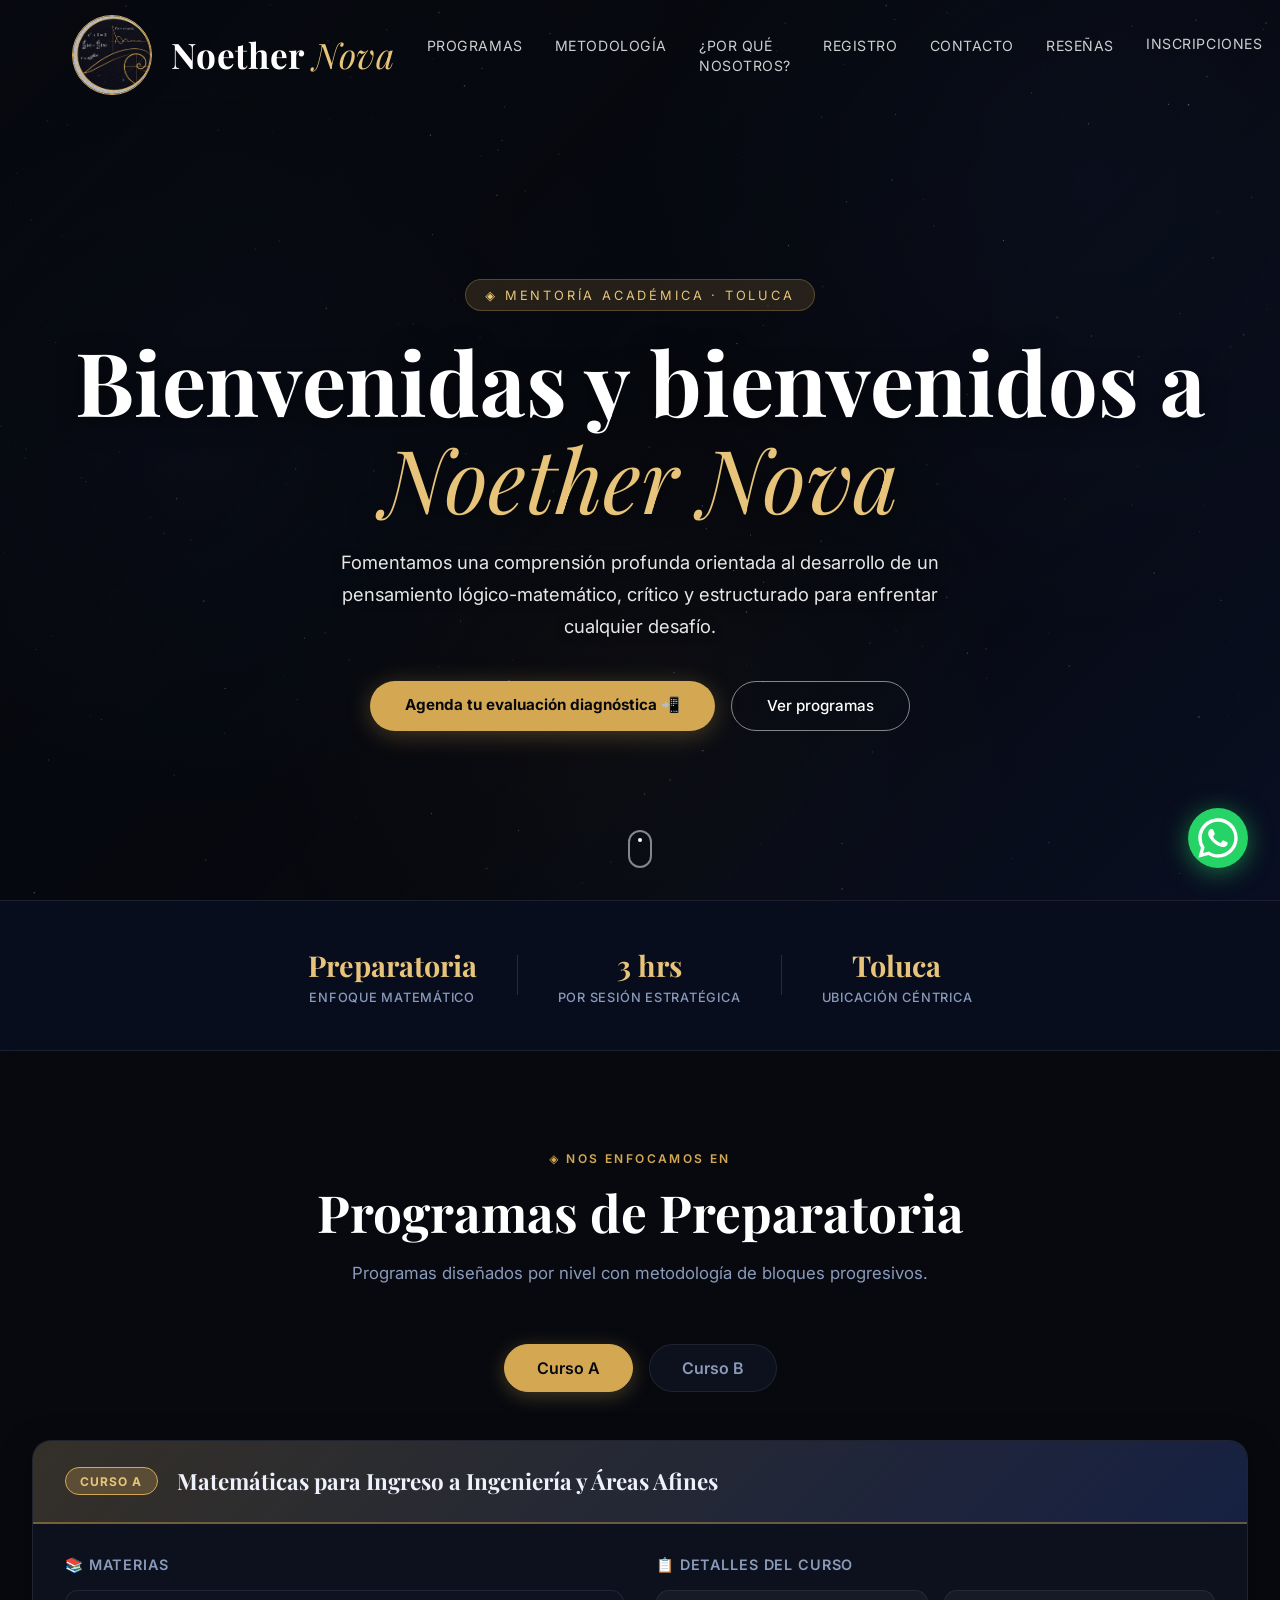
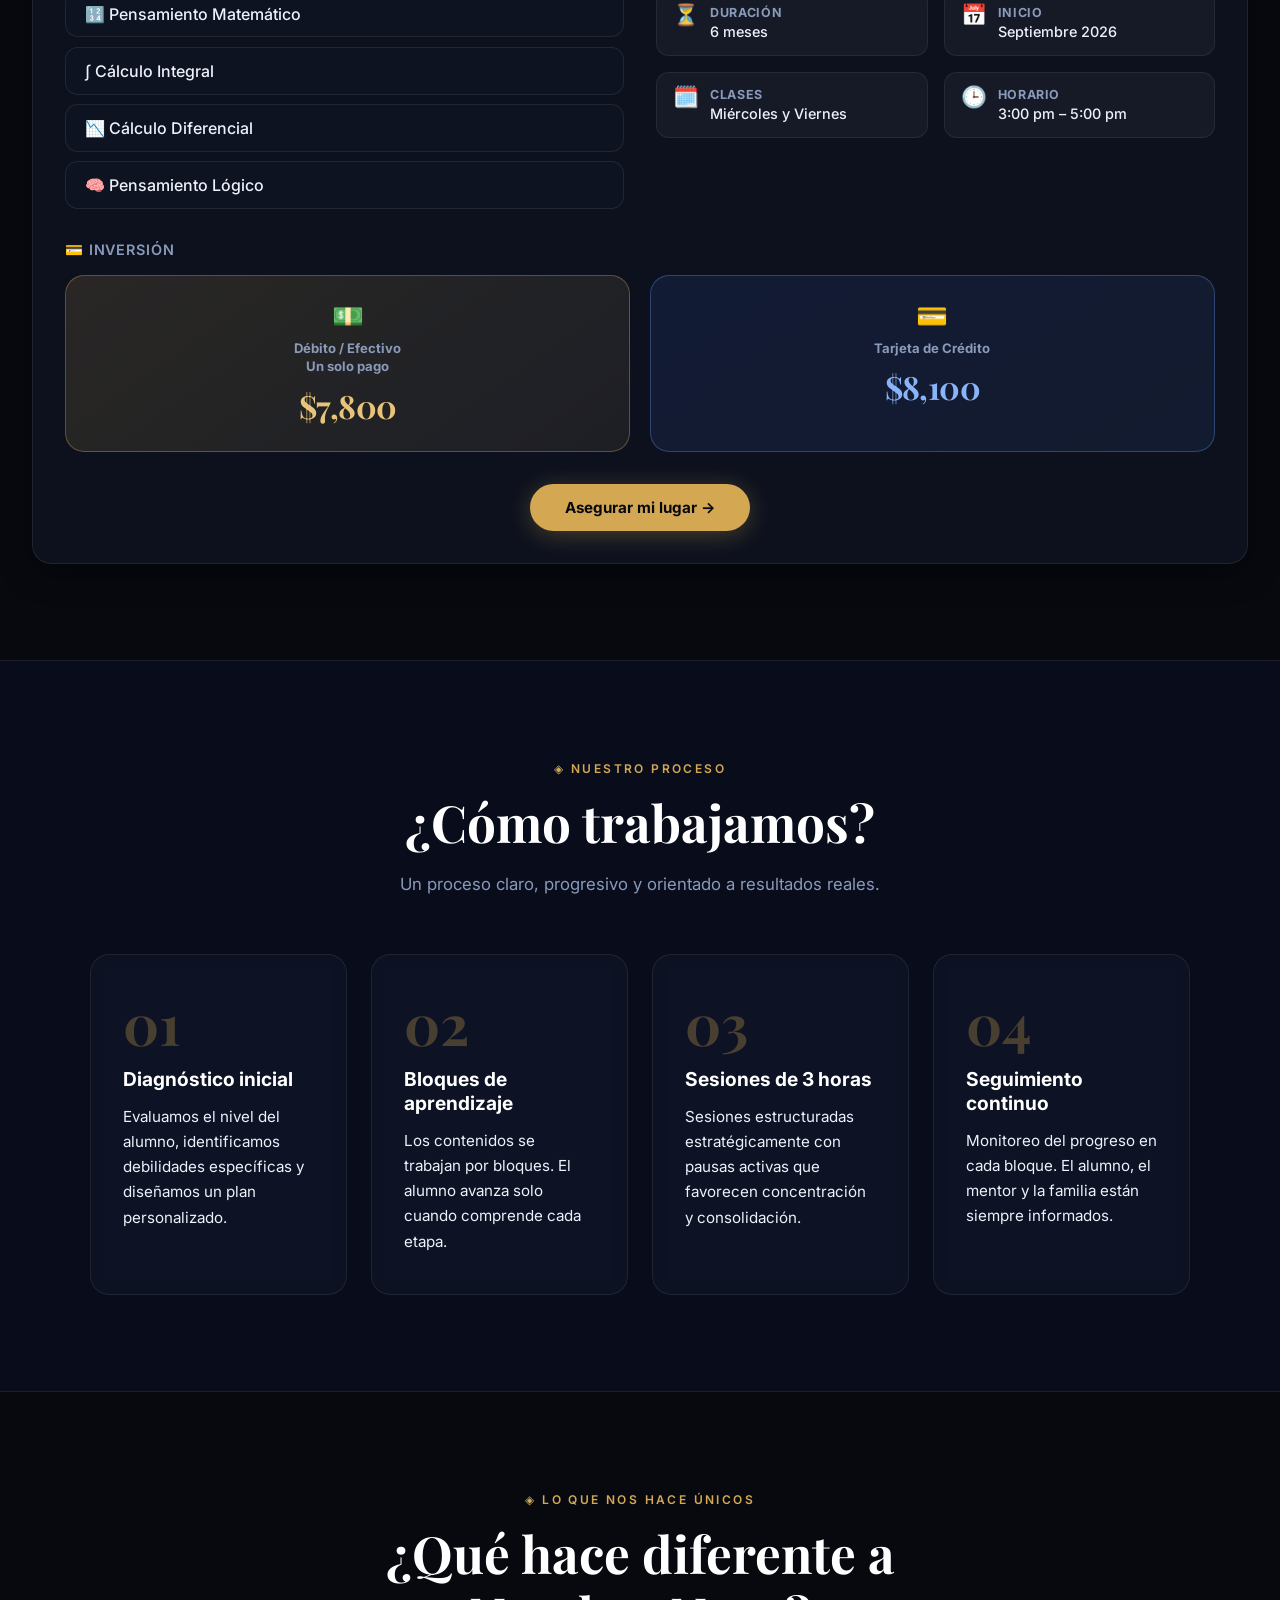
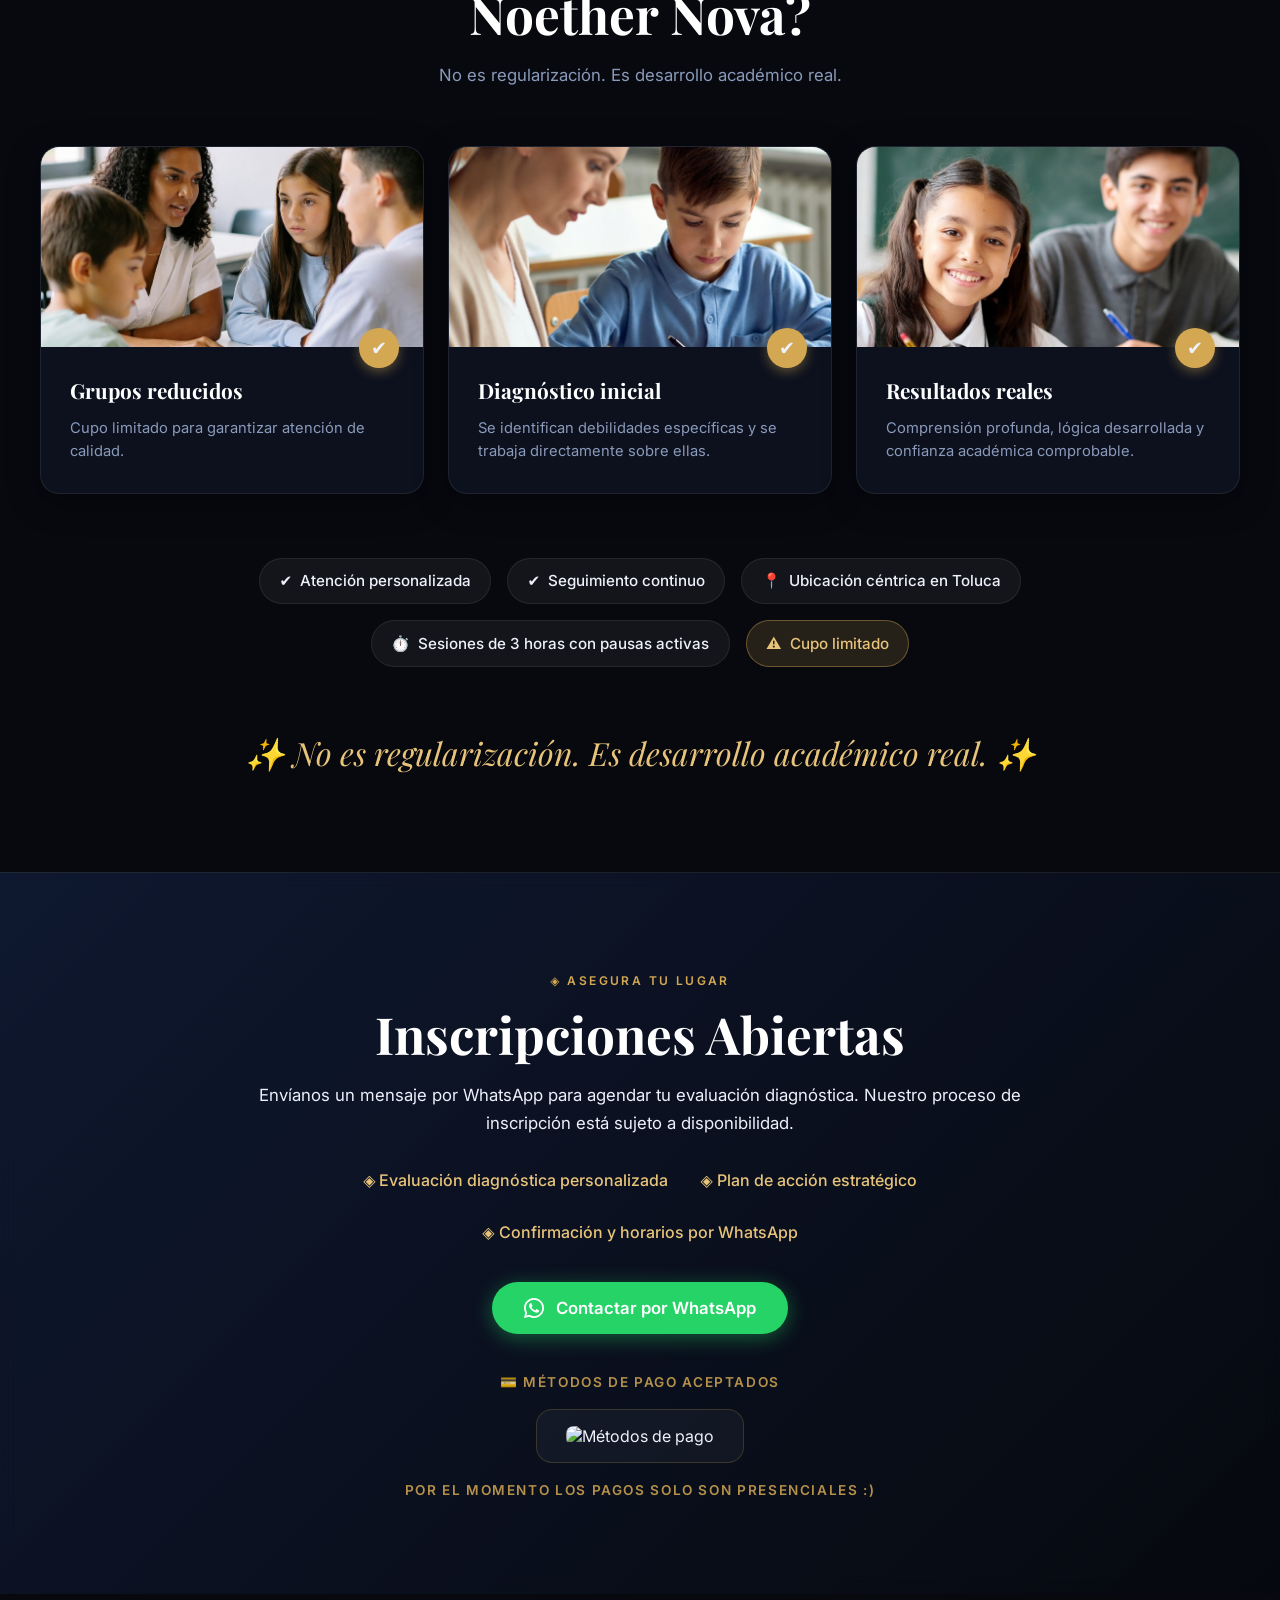
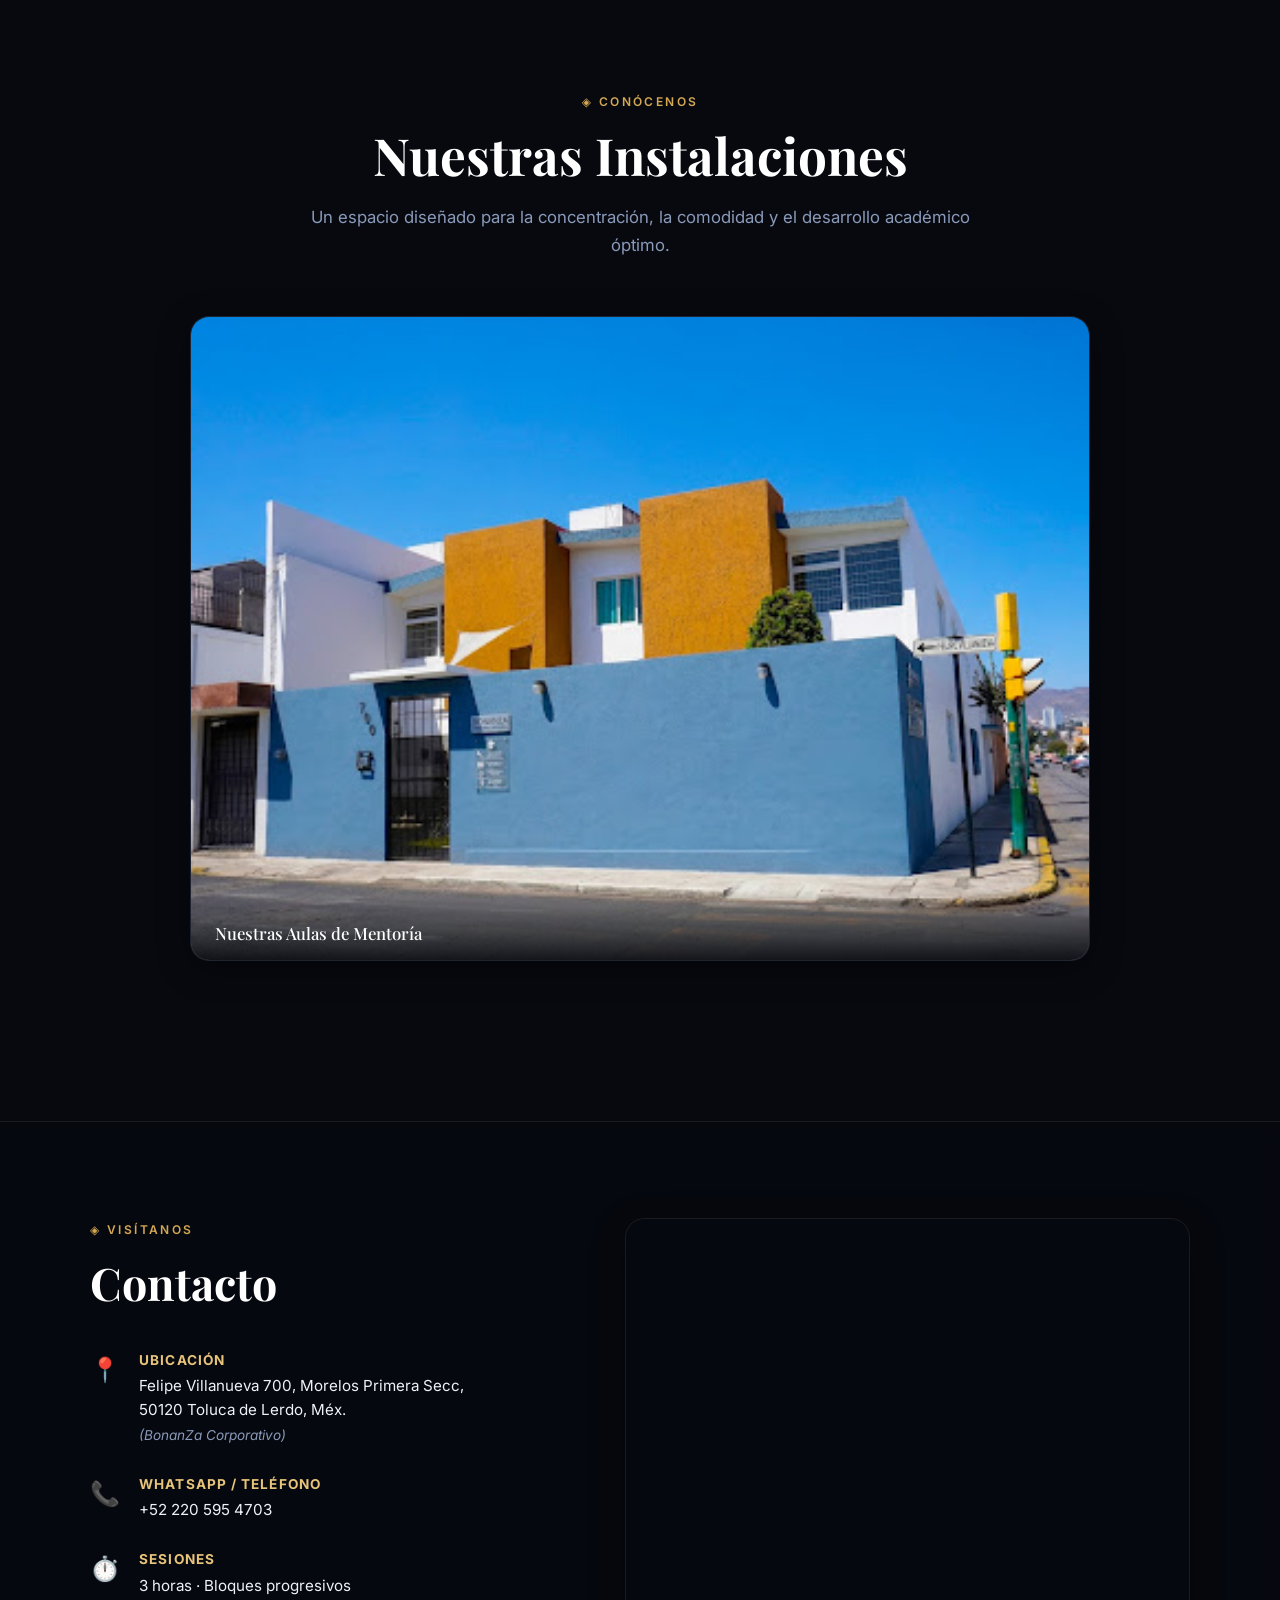
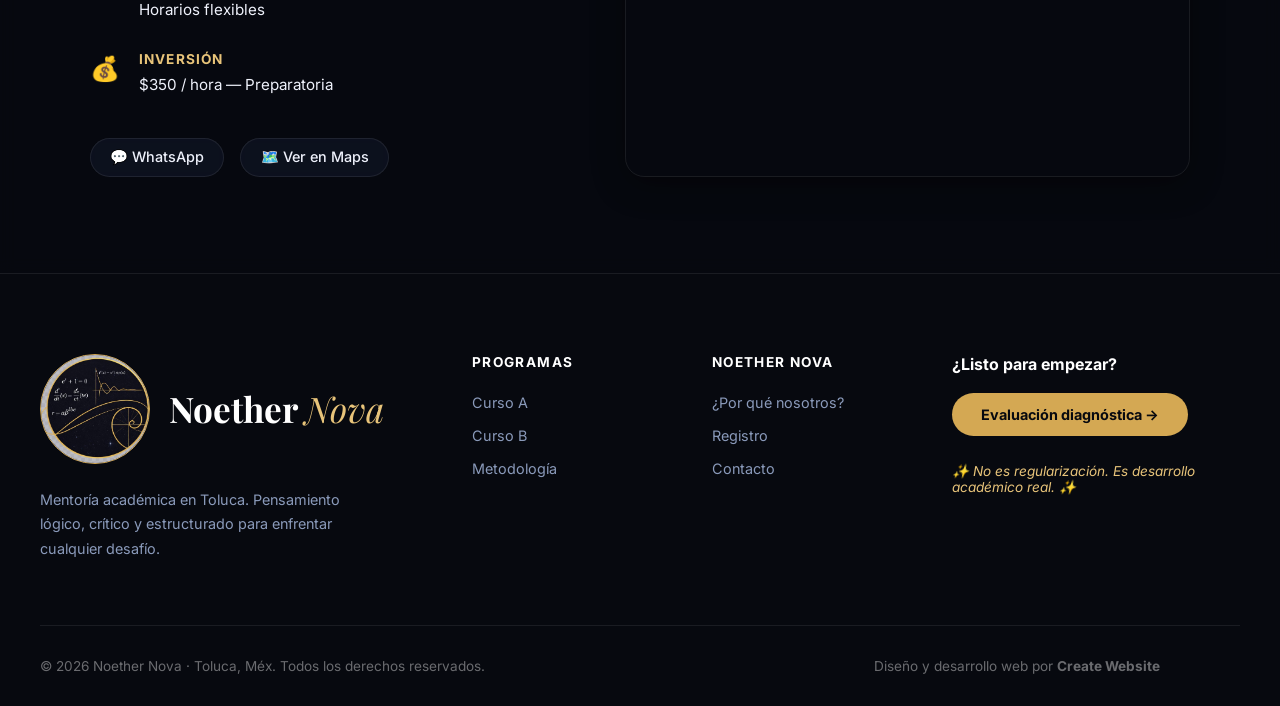
==== commit 9f527c0e: "Add files via upload" ====
--- a/index.html
+++ b/index.html
@@ -7,7 +7,7 @@
   <title>Noether Nova | Mentoría Académica · Toluca</title>
   <link rel="icon" href="img/logo mejorado.jpg" type="image/jpeg">
   <meta name="description"
-    content="Mentoría académica en Toluca. Primaria y Preparatoria. Grupos reducidos, atención personalizada y resultados reales. $300/hr Primaria · $350/hr Preparatoria." />
+    content="Mentoría académica en Toluca. Preparación para Preparatoria y Universidad. Grupos reducidos, atención personalizada y resultados reales. $350/hr." />
   <link rel="preconnect" href="https://fonts.googleapis.com" />
   <link rel="preconnect" href="https://fonts.gstatic.com" crossorigin />
   <link
@@ -28,13 +28,17 @@
         <span>Noether <em>Nova</em></span>
       </a>
       <ul class="nav-links" id="navLinks">
-        <li><a href="#niveles">Niveles</a></li>
+        <li><a href="#niveles">Programas</a></li>
         <li><a href="#metodologia">Metodología</a></li>
         <li><a href="#diferenciadores">¿Por qué nosotros?</a></li>
         <li><a href="#registro">Registro</a></li>
         <li><a href="#contacto">Contacto</a></li>
+        <li><a href="./reseña.html">Reseñas</a></li>
+        <a href="#registro" class="btn-regresar">
+          Inscripciones
+        </a>
       </ul>
-      <a href="#registro" class="btn-nav">Inscripciones</a>
+
       <button class="hamburger" id="hamburger" aria-label="Menú"><span></span><span></span><span></span></button>
     </div>
   </nav>
@@ -57,8 +61,6 @@
 
   <!-- STATS -->
   <section class="stats-band">
-    <div class="stat"><strong>Primaria</strong><span>Programa completo</span></div>
-    <div class="stat-sep"></div>
     <div class="stat"><strong>Preparatoria</strong><span>Enfoque matemático</span></div>
     <div class="stat-sep"></div>
     <div class="stat"><strong>3 hrs</strong><span>Por sesión estratégica</span></div>
@@ -66,170 +68,161 @@
     <div class="stat"><strong>Toluca</strong><span>Ubicación céntrica</span></div>
   </section>
 
-  <!-- NIVELES -->
+  <!-- NIVELES CON TABS -->
   <section class="section" id="niveles">
     <div class="section-header">
       <span class="section-tag">◈ Nos enfocamos en</span>
-      <h2>Niveles que atendemos</h2>
+      <h2>Programas de Preparatoria</h2>
       <p>Programas diseñados por nivel con metodología de bloques progresivos.</p>
     </div>
 
     <!-- TABS -->
     <div class="tabs-wrap">
-      <button class="tab-btn active" data-tab="primaria" id="tab-primaria">🎓 Primaria</button>
-      <button class="tab-btn" data-tab="prepa" id="tab-prepa">🎓 Preparatoria</button>
-    </div>
-
-    <!-- PRIMARIA -->
-    <div class="tab-panel active" id="panel-primaria">
-      <div class="nivel-grid">
-        <div class="nivel-intro" data-anim>
-          <img src="./img/secu.jpg" alt="Primaria Noether Nova" />
-        </div>
-        <div class="nivel-content" data-anim>
-          <h3>Programa Primaria</h3>
-          <p>El aprendizaje no se aborda de forma aislada, sino mediante un sistema estructurado y progresivo que
-            integra distintas áreas clave del desarrollo académico.</p>
-          <h4>Áreas de desarrollo</h4>
-          <ul class="area-list">
-            <li>🔢 Matemáticas</li>
-            <li>🌱 Ciencias naturales</li>
-            <li>🔬 Biología</li>
-            <li>📖 Comprensión lectora</li>
-            <li>🎤 Oratoria y expresión</li>
-          </ul>
-        </div>
-      </div>
-
-      <div class="bloques-section" data-anim>
-        <div class="bloques-header">
-          <span class="section-tag">📌 ¿Cómo funciona?</span>
-          <h3>Metodología por bloques</h3>
-          <p>Los contenidos se desarrollan de manera seriada y estratégica. El alumno avanza solo cuando comprende.</p>
-        </div>
-        <div class="bloques-grid">
-          <div class="bloque-card gold">
-            <span class="bloque-icon">🔢</span>
-            <strong>4 sesiones</strong>
-            <p>Matemáticas (base y aplicación)</p>
-          </div>
-          <div class="bloque-card green">
-            <span class="bloque-icon">🌱</span>
-            <strong>3 sesiones</strong>
-            <p>Ciencias / Biología</p>
-          </div>
-          <div class="bloque-card blue">
-            <span class="bloque-icon">📖</span>
-            <strong>2 sesiones</strong>
-            <p>Comprensión lectora</p>
-          </div>
-          <div class="bloque-card purple">
-            <span class="bloque-icon">🎤</span>
-            <strong>2 sesiones</strong>
-            <p>Oratoria y expresión</p>
-          </div>
-        </div>
-      </div>
-
-      <div class="objetivo-box" data-anim>
-        <h4>🎯 Objetivo del sistema</h4>
-        <div class="objetivo-grid">
-          <div class="obj-item"><span>✦</span>
-            <p>Desarrolle bases sólidas</p>
-          </div>
-          <div class="obj-item"><span>✦</span>
-            <p>Mantenga continuidad en su aprendizaje</p>
-          </div>
-          <div class="obj-item"><span>✦</span>
-            <p>Integre conocimientos entre áreas</p>
-          </div>
-          <div class="obj-item"><span>✦</span>
-            <p>Mejore su confianza académica</p>
-          </div>
-        </div>
-        <p class="nota">⚠️ La asistencia constante es fundamental, ya que cada bloque depende del anterior para
-          garantizar resultados.</p>
-      </div>
-
-      <div class="precio-cta" data-anim>
-        <div class="precio-badge">💰 $300 <span>por hora</span></div>
-        <a href="#registro" class="btn-primary">Asegurar mi lugar →</a>
-      </div>
-    </div>
-
-    <!-- PREPARATORIA -->
-    <div class="tab-panel" id="panel-prepa">
-      <div class="nivel-grid">
-        <div class="nivel-intro" data-anim>
-          <img src="./img/prepa.jpg" alt="Preparatoria Noether Nova" />
-        </div>
-        <div class="nivel-content" data-anim>
-          <h3>Programa Preparatoria</h3>
-          <p>La mentoría para preparatoria está diseñada para desarrollar comprensión profunda en matemáticas,
-            especialmente en las áreas donde los estudiantes suelen presentar mayores dificultades.</p>
-          <h4>🧠 Áreas de enfoque</h4>
-          <ul class="area-list">
-            <li>📐 Álgebra</li>
-            <li>📉 Cálculo diferencial</li>
-            <li>🧠 Resolución de problemas</li>
-            <li>📊 Estrategias de estudio</li>
-            <li>💡 Comprensión matemática</li>
-          </ul>
-        </div>
-      </div>
-
-      <div class="bloques-section" data-anim>
-        <div class="bloques-header">
-          <span class="section-tag">📌 ¿Cómo funciona?</span>
-          <h3>Metodología por bloques</h3>
-          <p>Bloques intensivos por tema. Se prioriza la comprensión sobre la memorización.</p>
-        </div>
-        <div class="bloques-grid">
-          <div class="bloque-card gold">
-            <span class="bloque-icon">📐</span>
-            <strong>4 sesiones</strong>
-            <p>Álgebra (fundamentos clave)</p>
-          </div>
-          <div class="bloque-card blue">
-            <span class="bloque-icon">📉</span>
-            <strong>4 sesiones</strong>
-            <p>Cálculo diferencial</p>
-          </div>
-          <div class="bloque-card green">
-            <span class="bloque-icon">🧠</span>
-            <strong>2 sesiones</strong>
-            <p>Resolución de problemas aplicados</p>
-          </div>
-          <div class="bloque-card purple">
-            <span class="bloque-icon">📊</span>
-            <strong>2 sesiones</strong>
-            <p>Integración y análisis</p>
-          </div>
-        </div>
-      </div>
-
-      <div class="objetivo-box" data-anim>
-        <h4>🎯 Objetivo del programa</h4>
-        <div class="objetivo-grid">
-          <div class="obj-item"><span>✦</span>
-            <p>Comprenda realmente los temas (no solo los resuelva)</p>
-          </div>
-          <div class="obj-item"><span>✦</span>
-            <p>Desarrolle lógica matemática</p>
-          </div>
-          <div class="obj-item"><span>✦</span>
-            <p>Mejore su desempeño académico</p>
-          </div>
-          <div class="obj-item"><span>✦</span>
-            <p>Gane seguridad al enfrentar exámenes</p>
-          </div>
-        </div>
-        <p class="nota">⚠️ Cada sesión construye sobre la anterior. La asistencia constante es esencial.</p>
-      </div>
-
-      <div class="precio-cta" data-anim>
-        <div class="precio-badge">💰 $350 <span>por hora</span></div>
-        <a href="#registro" class="btn-primary">Asegurar mi lugar →</a>
+      <button class="tab-btn active" data-tab="cursoa">Curso A</button>
+      <button class="tab-btn" data-tab="cursob">Curso B</button>
+    </div>
+
+    <!-- CURSO A -->
+    <div class="tab-panel active" id="panel-cursoa">
+      <div class="curso-card" data-anim>
+        <div class="curso-header curso-header--a">
+          <span class="curso-badge">CURSO A</span>
+          <h3>Matemáticas para Ingreso a Ingeniería y Áreas Afines</h3>
+        </div>
+        <div class="curso-body">
+          <div class="curso-cols">
+            <div class="curso-materias">
+              <h4>📚 Materias</h4>
+              <ul class="area-list">
+                <li>🔢 Pensamiento Matemático</li>
+                <li>∫ Cálculo Integral</li>
+                <li>📉 Cálculo Diferencial</li>
+                <li>🧠 Pensamiento Lógico</li>
+              </ul>
+            </div>
+            <div class="curso-info">
+              <h4>📋 Detalles del curso</h4>
+              <div class="curso-detail-grid">
+                <div class="curso-detail-item">
+                  <span class="curso-detail-icon">⏳</span>
+                  <div><strong>Duración</strong>
+                    <p>6 meses</p>
+                  </div>
+                </div>
+                <div class="curso-detail-item">
+                  <span class="curso-detail-icon">📅</span>
+                  <div><strong>Inicio</strong>
+                    <p>Septiembre 2026</p>
+                  </div>
+                </div>
+                <div class="curso-detail-item">
+                  <span class="curso-detail-icon">🗓️</span>
+                  <div><strong>Clases</strong>
+                    <p>Miércoles y Viernes</p>
+                  </div>
+                </div>
+                <div class="curso-detail-item">
+                  <span class="curso-detail-icon">🕒</span>
+                  <div><strong>Horario</strong>
+                    <p>3:00 pm – 5:00 pm</p>
+                  </div>
+                </div>
+              </div>
+            </div>
+          </div>
+
+          <div class="curso-precios">
+            <h4>💳 Inversión</h4>
+            <div class="precio-cards">
+              <div class="precio-card precio-card--gold">
+                <span class="precio-card-icon">💵</span>
+                <strong>Débito / Efectivo<br>Un solo pago</strong>
+                <div class="precio-monto">$7,800</div>
+              </div>
+              <div class="precio-card precio-card--blue">
+                <span class="precio-card-icon">💳</span>
+                <strong>Tarjeta de Crédito</strong>
+                <div class="precio-monto">$8,100</div>
+              </div>
+            </div>
+          </div>
+
+          <div class="curso-cta">
+            <a href="#registro" class="btn-primary">Asegurar mi lugar →</a>
+          </div>
+        </div>
+      </div>
+    </div>
+
+    <!-- CURSO B -->
+    <div class="tab-panel" id="panel-cursob">
+      <div class="curso-card" data-anim>
+        <div class="curso-header curso-header--b">
+          <span class="curso-badge">CURSO B</span>
+          <h3>General a Diferentes Carreras / Licenciaturas Universidad</h3>
+        </div>
+        <div class="curso-body">
+          <div class="curso-cols">
+            <div class="curso-materias">
+              <h4>📚 Materias</h4>
+              <ul class="area-list">
+                <li>🔢 Pensamiento Matemático</li>
+                <li>🧠 Pensamiento Lógico</li>
+                <li>📖 Comprensión Lectora</li>
+                <li>✍️ Redacción Indirecta</li>
+              </ul>
+            </div>
+            <div class="curso-info">
+              <h4>📋 Detalles del curso</h4>
+              <div class="curso-detail-grid">
+                <div class="curso-detail-item">
+                  <span class="curso-detail-icon">⏳</span>
+                  <div><strong>Duración</strong>
+                    <p>6 meses</p>
+                  </div>
+                </div>
+                <div class="curso-detail-item">
+                  <span class="curso-detail-icon">📅</span>
+                  <div><strong>Inicio</strong>
+                    <p>Septiembre 2026</p>
+                  </div>
+                </div>
+                <div class="curso-detail-item">
+                  <span class="curso-detail-icon">🗓️</span>
+                  <div><strong>Clases</strong>
+                    <p>Jueves y Viernes</p>
+                  </div>
+                </div>
+                <div class="curso-detail-item">
+                  <span class="curso-detail-icon">🕒</span>
+                  <div><strong>Horario</strong>
+                    <p>3:00 pm – 5:00 pm</p>
+                  </div>
+                </div>
+              </div>
+            </div>
+          </div>
+
+          <div class="curso-precios">
+            <h4>💳 Inversión</h4>
+            <div class="precio-cards">
+              <div class="precio-card precio-card--gold">
+                <span class="precio-card-icon">💵</span>
+                <strong>Débito / Efectivo<br>Un solo pago</strong>
+                <div class="precio-monto">$9,000</div>
+              </div>
+              <div class="precio-card precio-card--blue">
+                <span class="precio-card-icon">💳</span>
+                <strong>Tarjeta de Crédito</strong>
+                <div class="precio-monto">$9,500</div>
+              </div>
+            </div>
+          </div>
+
+          <div class="curso-cta">
+            <a href="#registro" class="btn-primary">Asegurar mi lugar →</a>
+          </div>
+        </div>
       </div>
     </div>
   </section>
@@ -271,7 +264,6 @@
       <span class="section-tag">◈ Lo que nos hace únicos</span>
       <h2>¿Qué hace diferente a Noether Nova?</h2>
       <p>No es regularización. Es desarrollo académico real.</p>
-      <p>IMAGENES REPRESENTATIVAS DE NOETHER NOVA</p>
     </div>
     <div class="dif-grid">
       <div class="dif-card" data-anim>
@@ -279,8 +271,7 @@
         <div class="dif-body">
           <span class="dif-check">✔️</span>
           <h3>Grupos reducidos</h3>
-          <p>Cupo limitado para garantizar atención de calidad. El progreso depende de la continuidad, por eso los
-            lugares son reducidos.</p>
+          <p>Cupo limitado para garantizar atención de calidad.</p>
         </div>
       </div>
       <div class="dif-card" data-anim>
@@ -288,8 +279,7 @@
         <div class="dif-body">
           <span class="dif-check">✔️</span>
           <h3>Diagnóstico inicial</h3>
-          <p>Se identifican debilidades específicas y se trabaja directamente sobre ellas con un enfoque estratégico
-            desde la primera sesión.</p>
+          <p>Se identifican debilidades específicas y se trabaja directamente sobre ellas.</p>
         </div>
       </div>
       <div class="dif-card" data-anim>
@@ -297,7 +287,7 @@
         <div class="dif-body">
           <span class="dif-check">✔️</span>
           <h3>Resultados reales</h3>
-          <p>No solo tareas hechas. Comprensión profunda, lógica desarrollada y confianza académica comprobable.</p>
+          <p>Comprensión profunda, lógica desarrollada y confianza académica comprobable.</p>
         </div>
       </div>
     </div>
@@ -307,7 +297,7 @@
       <div class="extra-item"><span>✔️</span> Seguimiento continuo</div>
       <div class="extra-item"><span>📍</span> Ubicación céntrica en Toluca</div>
       <div class="extra-item"><span>⏱️</span> Sesiones de 3 horas con pausas activas</div>
-      <div class="extra-item price-item"><span>💰</span> $300/hr Primaria · $350/hr Preparatoria</div>
+      <!-- <div class="extra-item price-item"><span>💰</span> $350/hr Preparatoria</div> -->
       <div class="extra-item warn-item"><span>⚠️</span> Cupo limitado</div>
     </div>
 
@@ -323,14 +313,14 @@
         <span class="section-tag">◈ Asegura tu lugar</span>
         <h2>Inscripciones Abiertas</h2>
         <p>Envíanos un mensaje por WhatsApp para agendar tu evaluación diagnóstica. Nuestro proceso de inscripción está
-          actualmente sujeto a disponibilidad, debido a la atención personalizada y nuestros grupos reducidos.</p>
+          sujeto a disponibilidad.</p>
         <ul class="reservar-perks inline-perks">
           <li>◈ Evaluación diagnóstica personalizada</li>
           <li>◈ Plan de acción estratégico</li>
           <li>◈ Confirmación y horarios por WhatsApp</li>
         </ul>
         <a href="https://wa.me/522205954703?text=Hola%20Noether%20Nova%2C%20quiero%20agendar%20mi%20evaluaci%C3%B3n%20diagn%C3%B3stica"
-          class="btn-wa" target="_blank" id="wa-direct">
+          class="btn-wa" target="_blank">
           <svg viewBox="0 0 24 24" fill="currentColor" width="20" height="20">
             <path
               d="M17.472 14.382c-.297-.149-1.758-.867-2.03-.967-.273-.099-.471-.148-.67.15-.197.297-.767.966-.94 1.164-.173.199-.347.223-.644.075-.297-.15-1.255-.463-2.39-1.475-.883-.788-1.48-1.761-1.653-2.059-.173-.297-.018-.458.13-.606.134-.133.298-.347.446-.52.149-.174.198-.298.298-.497.099-.198.05-.371-.025-.52-.075-.149-.669-1.612-.916-2.207-.242-.579-.487-.5-.669-.51-.173-.008-.371-.01-.57-.01-.198 0-.52.074-.792.372-.272.297-1.04 1.016-1.04 2.479 0 1.462 1.065 2.875 1.213 3.074.149.198 2.096 3.2 5.077 4.487.709.306 1.262.489 1.694.625.712.227 1.36.195 1.871.118.571-.085 1.758-.719 2.006-1.413.248-.694.248-1.289.173-1.413-.074-.124-.272-.198-.57-.347z" />
@@ -339,6 +329,14 @@
           </svg>
           Contactar por WhatsApp
         </a>
+
+        <div class="metodos-pago">
+          <span class="metodos-pago-label">💳 Métodos de pago aceptados</span>
+          <div class="metodos-pago-img-wrap">
+            <img src="img/pago.avif" alt="Métodos de pago" class="metodos-pago-img" />
+          </div>
+          <span class="metodos-pago-label">POR EL MOMENTO LOS PAGOS SOLO SON PRESENCIALES :) </span>
+        </div>
       </div>
     </div>
   </section>
@@ -380,13 +378,13 @@
         <div class="info-item">
           <span class="info-icon">⏱️</span>
           <div><strong>Sesiones</strong>
-            <p>3 horas · Bloques progresivos<br />Horarios flexibles, preguntar disponibilidad</p>
+            <p>3 horas · Bloques progresivos<br />Horarios flexibles</p>
           </div>
         </div>
         <div class="info-item">
           <span class="info-icon">💰</span>
           <div><strong>Inversión</strong>
-            <p>$300 / hora — Primaria<br />$350 / hora — Preparatoria</p>
+            <p>$350 / hora — Preparatoria</p>
           </div>
         </div>
         <div class="social-links">
@@ -397,8 +395,7 @@
       <div class="contacto-map">
         <iframe
           src="https://www.google.com/maps/embed?pb=!1m18!1m12!1m3!1d3762.5!2d-99.6655291!3d19.2811179!2m3!1f0!2f0!3f0!3m2!1i1024!2i768!4f13.1!3m3!1m2!1s0x85cd8900926143ff%3A0x9de38edbd9b6b082!2sBonanZa%20Corporativo!5e0!3m2!1ses!2smx!4v1"
-          width="100%" height="100%" style="border:0;border-radius:1rem;" allowfullscreen="" loading="lazy">
-        </iframe>
+          width="100%" height="100%" style="border:0;border-radius:1rem;" allowfullscreen="" loading="lazy"></iframe>
       </div>
     </div>
   </section>
@@ -416,8 +413,8 @@
       </div>
       <div class="footer-links">
         <strong>Programas</strong>
-        <a href="#niveles">Primaria</a>
-        <a href="#niveles">Preparatoria</a>
+        <a href="#niveles">Curso A</a>
+        <a href="#niveles">Curso B</a>
         <a href="#metodologia">Metodología</a>
       </div>
       <div class="footer-links">
@@ -440,7 +437,7 @@
 
   <!-- FLOAT WA -->
   <a href="https://wa.me/522205954703?text=Hola%20Noether%20Nova%2C%20quiero%20informes%20sobre%20la%20mentor%C3%ADa"
-    class="wa-float" id="waFloat" target="_blank" aria-label="WhatsApp">
+    class="wa-float" target="_blank">
     <svg viewBox="0 0 32 32" fill="none">
       <circle cx="16" cy="16" r="16" fill="#25D366" />
       <path
--- a/style.css
+++ b/style.css
@@ -574,3 +574,227 @@
   .step-card { padding: 2rem 1.5rem; }
   .section-header h2 { font-size: 2rem; }
 }
+
+/* ── CURSOS PREPARATORIA ─────────────────────────────────── */
+.curso-card {
+  background: var(--space-card);
+  border: var(--border-glass);
+  border-radius: var(--radius);
+  overflow: hidden;
+  margin-bottom: 2.5rem;
+  box-shadow: var(--shadow);
+  transition: transform 0.3s ease, box-shadow 0.3s ease;
+}
+.curso-card:hover {
+  transform: translateY(-4px);
+  box-shadow: 0 16px 48px rgba(0,0,0,.5);
+}
+.curso-card:last-child { margin-bottom: 0; }
+
+/* CURSO HEADER */
+.curso-header {
+  display: flex;
+  align-items: center;
+  gap: 1.2rem;
+  padding: 1.6rem 2rem;
+}
+.curso-header--a {
+  background: linear-gradient(135deg, rgba(212, 168, 83, 0.2) 0%, rgba(42, 68, 148, 0.3) 100%);
+  border-bottom: 2px solid rgba(212, 168, 83, 0.4);
+}
+.curso-header--b {
+  background: linear-gradient(135deg, rgba(42, 68, 148, 0.3) 0%, rgba(80, 120, 200, 0.2) 100%);
+  border-bottom: 2px solid rgba(100, 150, 230, 0.4);
+}
+.curso-header h3 {
+  font-family: var(--font-serif);
+  font-size: clamp(1.1rem, 2.5vw, 1.4rem);
+  color: var(--text);
+  font-weight: 700;
+  margin: 0;
+}
+.curso-badge {
+  display: inline-block;
+  padding: 0.35rem 0.9rem;
+  border-radius: 2rem;
+  font-size: 0.75rem;
+  font-weight: 700;
+  letter-spacing: 0.08em;
+  white-space: nowrap;
+  flex-shrink: 0;
+}
+.curso-header--a .curso-badge {
+  background: rgba(212, 168, 83, 0.25);
+  border: 1px solid var(--gold);
+  color: var(--gold2);
+}
+.curso-header--b .curso-badge {
+  background: rgba(100, 150, 230, 0.2);
+  border: 1px solid rgba(100, 160, 240, 0.6);
+  color: #8ab4f8;
+}
+
+/* CURSO BODY */
+.curso-body { padding: 2rem; }
+
+.curso-cols {
+  display: grid;
+  grid-template-columns: 1fr 1fr;
+  gap: 2rem;
+  margin-bottom: 2rem;
+}
+
+.curso-materias h4,
+.curso-info h4,
+.curso-precios h4 {
+  font-size: 0.9rem;
+  font-weight: 600;
+  text-transform: uppercase;
+  letter-spacing: 0.06em;
+  color: var(--muted);
+  margin-bottom: 1rem;
+}
+
+/* DETAIL GRID */
+.curso-detail-grid {
+  display: grid;
+  grid-template-columns: 1fr 1fr;
+  gap: 1rem;
+}
+.curso-detail-item {
+  display: flex;
+  align-items: flex-start;
+  gap: 0.7rem;
+  background: rgba(255,255,255,0.04);
+  border: 1px solid rgba(255,255,255,0.07);
+  border-radius: 0.8rem;
+  padding: 0.9rem 1rem;
+  transition: background 0.2s;
+}
+.curso-detail-item:hover { background: rgba(255,255,255,0.07); }
+.curso-detail-icon { font-size: 1.3rem; line-height: 1; flex-shrink: 0; }
+.curso-detail-item strong {
+  display: block;
+  font-size: 0.78rem;
+  color: var(--muted);
+  margin-bottom: 0.2rem;
+  text-transform: uppercase;
+  letter-spacing: 0.05em;
+}
+.curso-detail-item p {
+  font-size: 0.9rem;
+  color: var(--text);
+  font-weight: 500;
+  margin: 0;
+}
+
+/* PRECIOS */
+.curso-precios { margin-bottom: 2rem; }
+.precio-cards {
+  display: flex;
+  gap: 1.2rem;
+}
+.precio-card {
+  flex: 1;
+  display: flex;
+  flex-direction: column;
+  align-items: center;
+  text-align: center;
+  gap: 0.5rem;
+  padding: 1.5rem 1rem;
+  border-radius: var(--radius);
+  border: 1px solid rgba(255,255,255,0.08);
+  transition: transform 0.25s ease, box-shadow 0.25s ease;
+}
+.precio-card:hover {
+  transform: translateY(-3px);
+  box-shadow: 0 10px 30px rgba(0,0,0,0.35);
+}
+.precio-card--gold {
+  background: linear-gradient(145deg, rgba(212, 168, 83, 0.15), rgba(232, 196, 122, 0.08));
+  border-color: rgba(212, 168, 83, 0.35);
+}
+.precio-card--blue {
+  background: linear-gradient(145deg, rgba(42, 68, 148, 0.2), rgba(80, 120, 200, 0.1));
+  border-color: rgba(100, 150, 230, 0.35);
+}
+.precio-card-icon { font-size: 1.6rem; }
+.precio-card strong {
+  font-size: 0.82rem;
+  color: var(--muted);
+  line-height: 1.4;
+}
+.precio-monto {
+  font-family: var(--font-serif);
+  font-size: clamp(1.6rem, 3vw, 2rem);
+  font-weight: 700;
+  letter-spacing: -0.02em;
+}
+.precio-card--gold .precio-monto { color: var(--gold2); }
+.precio-card--blue .precio-monto { color: #8ab4f8; }
+
+/* CURSO CTA */
+.curso-cta { display: flex; justify-content: center; }
+.curso-cta .btn-primary { min-width: 220px; text-align: center; }
+
+/* RESPONSIVE CURSOS */
+@media (max-width: 768px) {
+  .curso-cols { grid-template-columns: 1fr; gap: 1.5rem; }
+  .curso-detail-grid { grid-template-columns: 1fr 1fr; }
+  .curso-header { flex-direction: column; align-items: flex-start; gap: 0.8rem; padding: 1.2rem 1.5rem; }
+  .curso-body { padding: 1.5rem; }
+  .precio-cards { flex-direction: column; }
+}
+@media (max-width: 480px) {
+  .curso-detail-grid { grid-template-columns: 1fr; }
+  .precio-cards { flex-direction: column; }
+  .curso-cta .btn-primary { width: 100%; }
+}
+
+/* ── MÉTODOS DE PAGO ──────────────────────────── */
+.metodos-pago {
+  margin-top: 2.5rem;
+  display: flex;
+  flex-direction: column;
+  align-items: center;
+  gap: 1.2rem;
+  animation: fadeUp 0.6s ease both;
+}
+
+.metodos-pago-label {
+  font-family: var(--font-sans);
+  font-size: 0.85rem;
+  font-weight: 600;
+  letter-spacing: 0.12em;
+  text-transform: uppercase;
+  color: var(--gold);
+  opacity: 0.85;
+}
+
+.metodos-pago-img-wrap {
+  background: rgba(255,255,255,0.04);
+  border: 1px solid rgba(212,168,83,0.2);
+  border-radius: 1rem;
+  padding: 1rem 1.8rem;
+  backdrop-filter: blur(6px);
+  transition: border-color 0.3s ease, box-shadow 0.3s ease;
+}
+
+.metodos-pago-img-wrap:hover {
+  border-color: rgba(212,168,83,0.5);
+  box-shadow: 0 0 24px rgba(212,168,83,0.12);
+}
+
+.metodos-pago-img {
+  display: block;
+  max-width: 420px;
+  width: 100%;
+  height: auto;
+  border-radius: 0.5rem;
+  object-fit: contain;
+}
+
+@media (max-width: 480px) {
+  .metodos-pago-img { max-width: 280px; }
+  .metodos-pago-img-wrap { padding: 0.8rem 1rem; }
+}
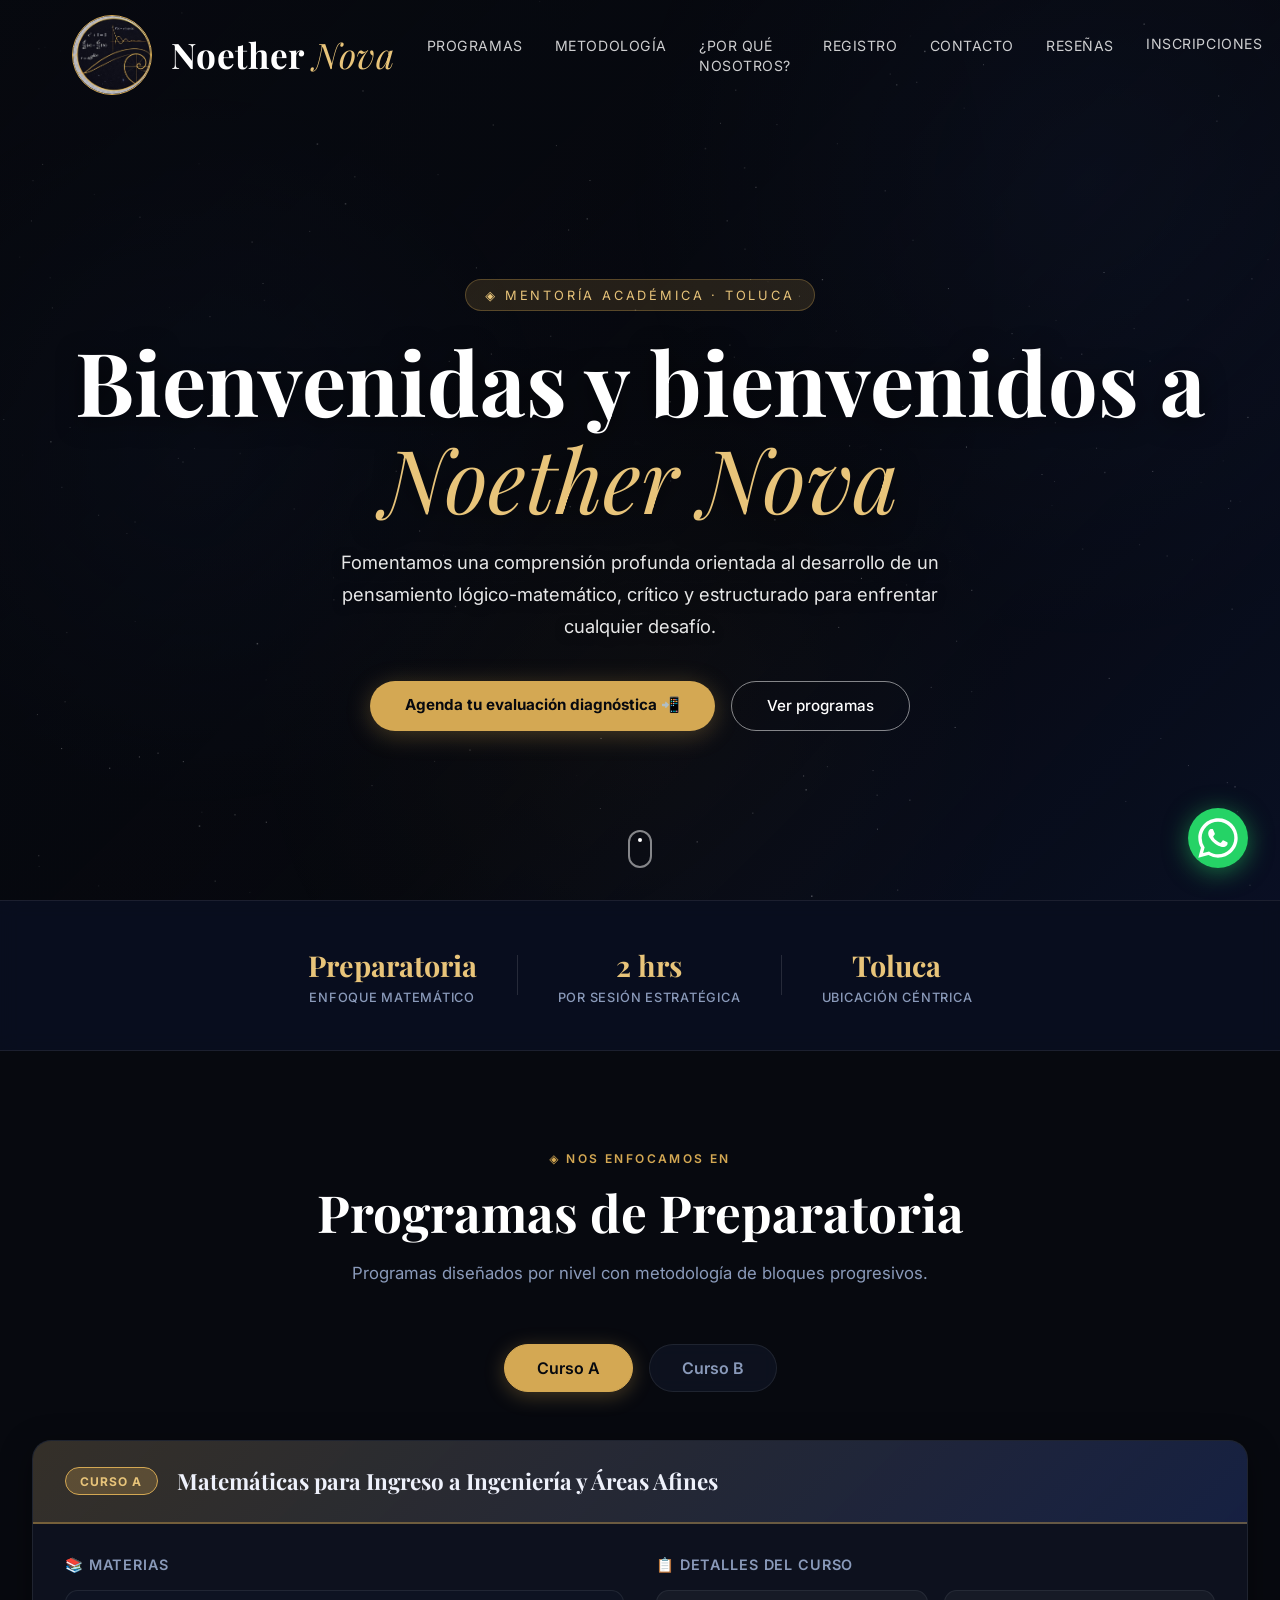
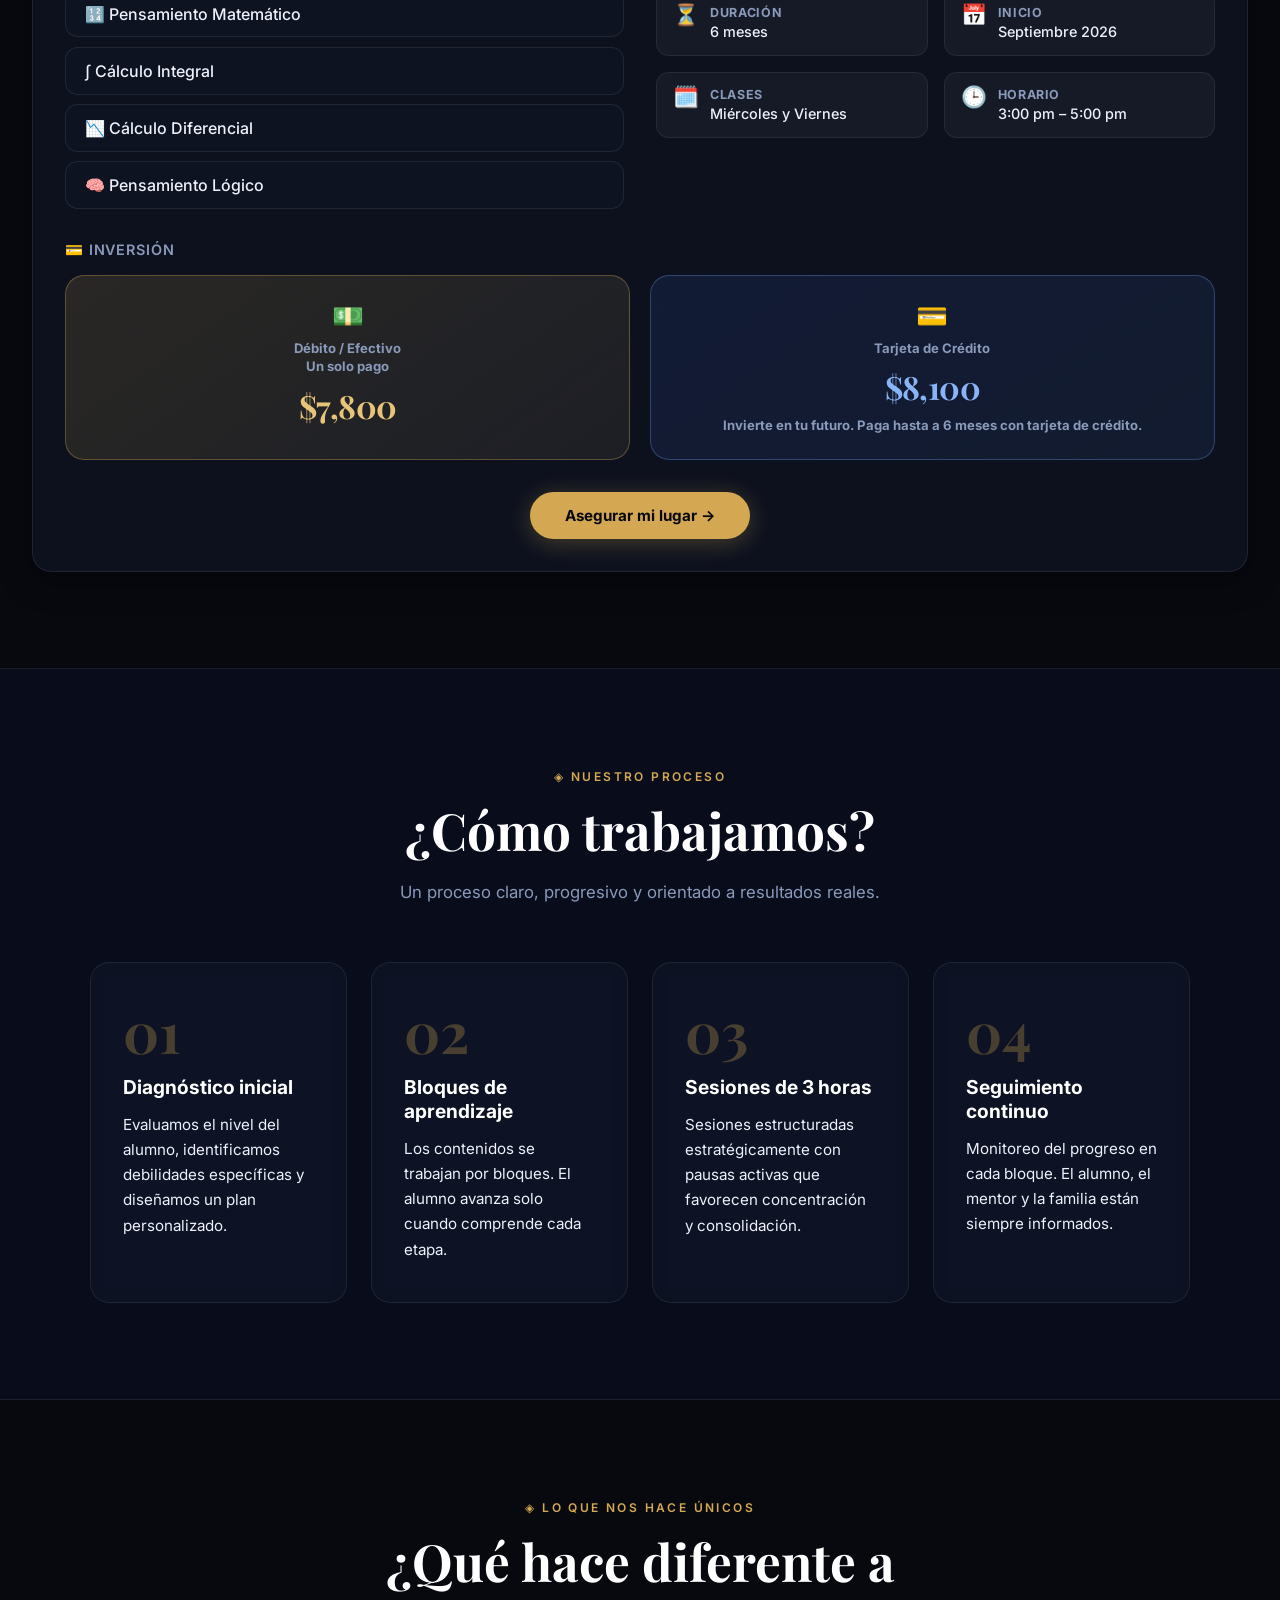
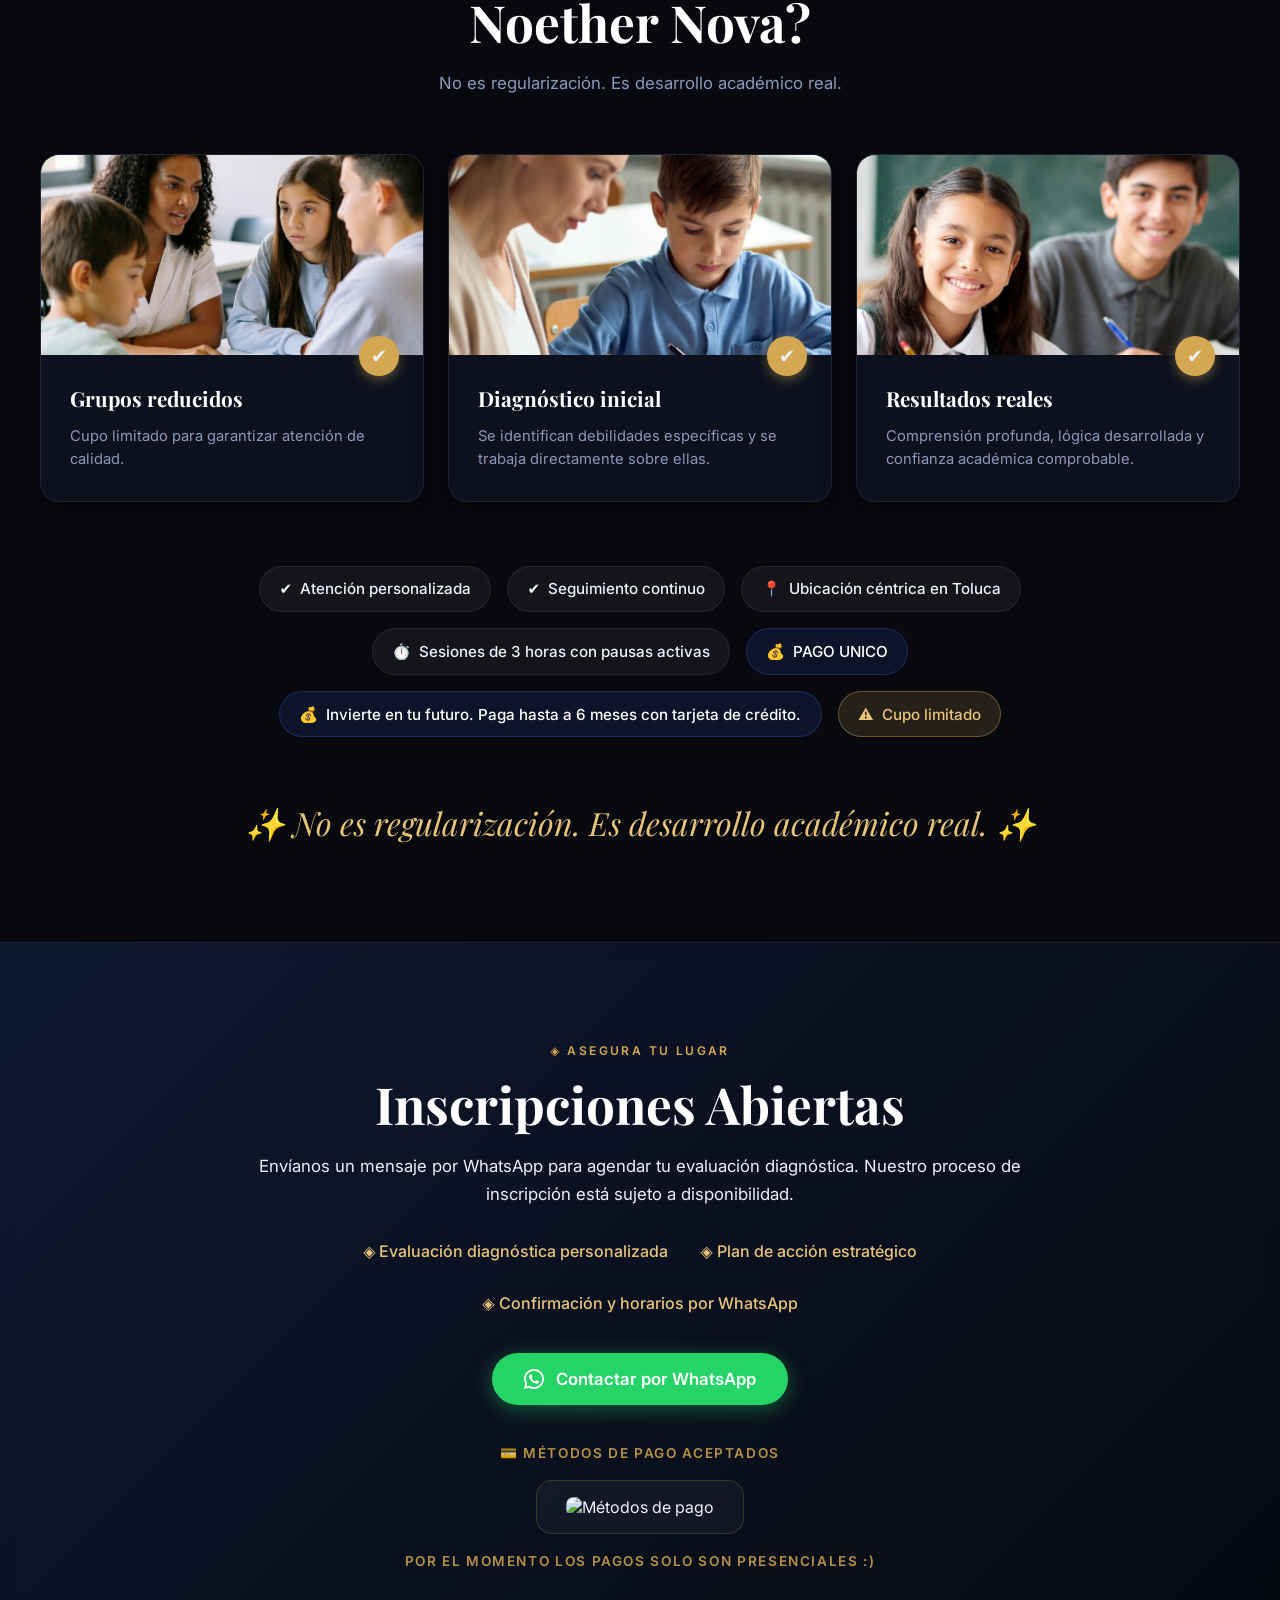
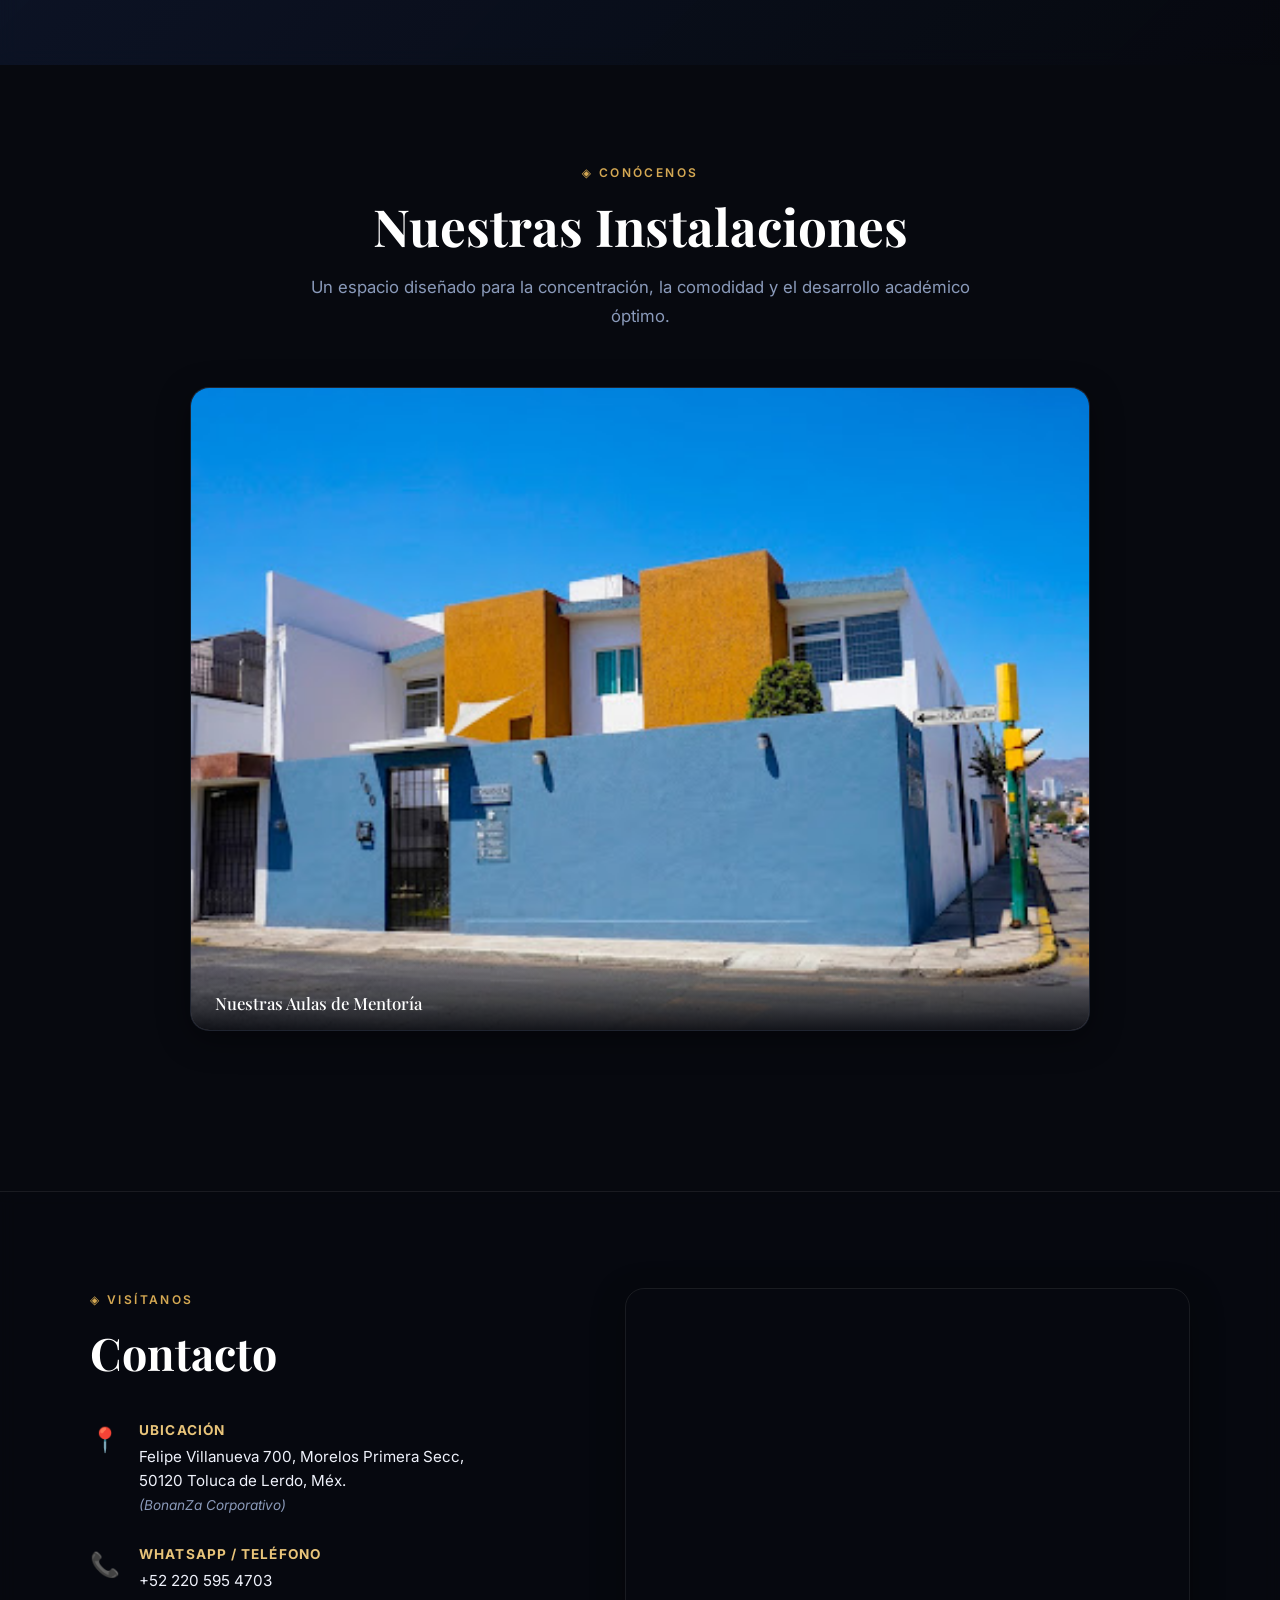
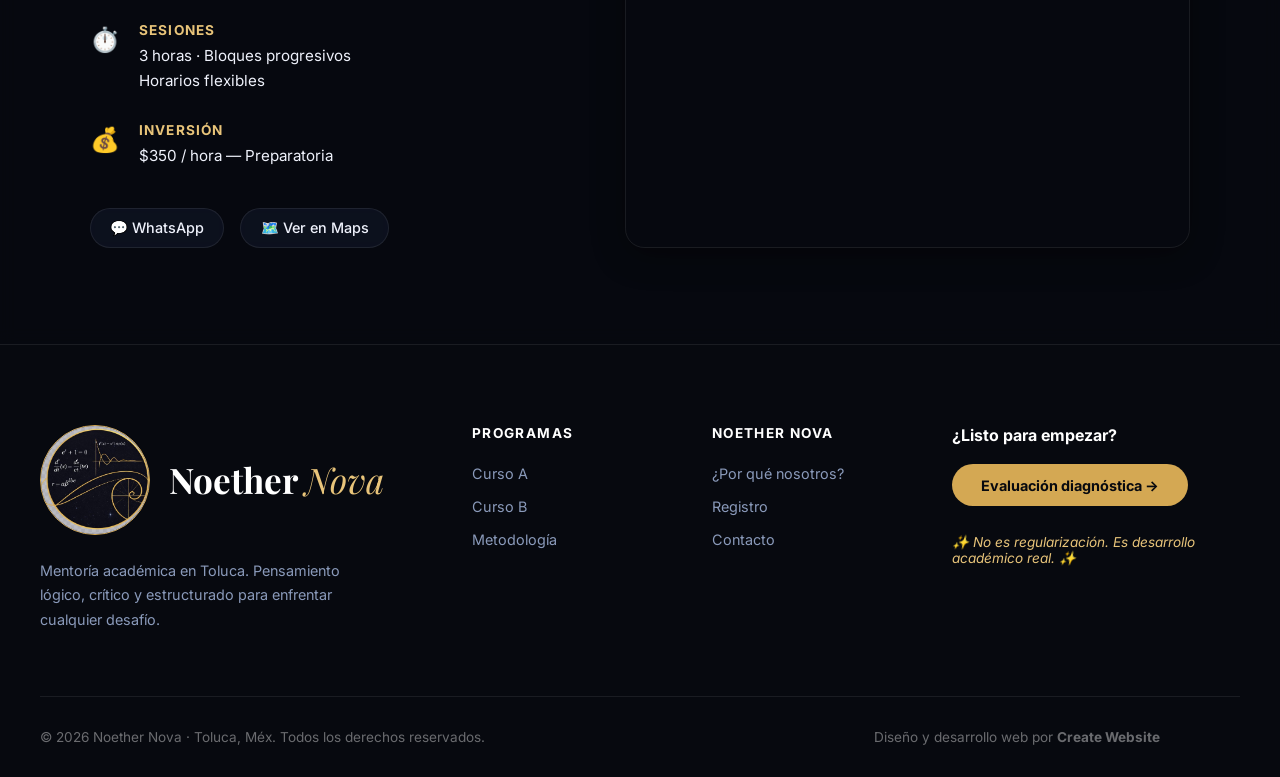
==== commit 27096557: "Add files via upload" ====
--- a/index.html
+++ b/index.html
@@ -143,6 +143,7 @@
                 <span class="precio-card-icon">💳</span>
                 <strong>Tarjeta de Crédito</strong>
                 <div class="precio-monto">$8,100</div>
+                <strong>Invierte en tu futuro. Paga hasta a 6 meses con tarjeta de crédito.</strong>
               </div>
             </div>
           </div>
@@ -215,6 +216,7 @@
                 <span class="precio-card-icon">💳</span>
                 <strong>Tarjeta de Crédito</strong>
                 <div class="precio-monto">$9,500</div>
+                <strong>Invierte en tu futuro. Paga hasta a 6 meses con tarjeta de crédito.</strong>
               </div>
             </div>
           </div>
@@ -297,7 +299,9 @@
       <div class="extra-item"><span>✔️</span> Seguimiento continuo</div>
       <div class="extra-item"><span>📍</span> Ubicación céntrica en Toluca</div>
       <div class="extra-item"><span>⏱️</span> Sesiones de 3 horas con pausas activas</div>
-      <!-- <div class="extra-item price-item"><span>💰</span> $350/hr Preparatoria</div> -->
+      <div class="extra-item price-item"><span>💰</span> PAGO UNICO</div>
+      <div class="extra-item price-item"><span>💰</span> Invierte en tu futuro.
+        Paga hasta a 6 meses con tarjeta de crédito.</div>
       <div class="extra-item warn-item"><span>⚠️</span> Cupo limitado</div>
     </div>
 
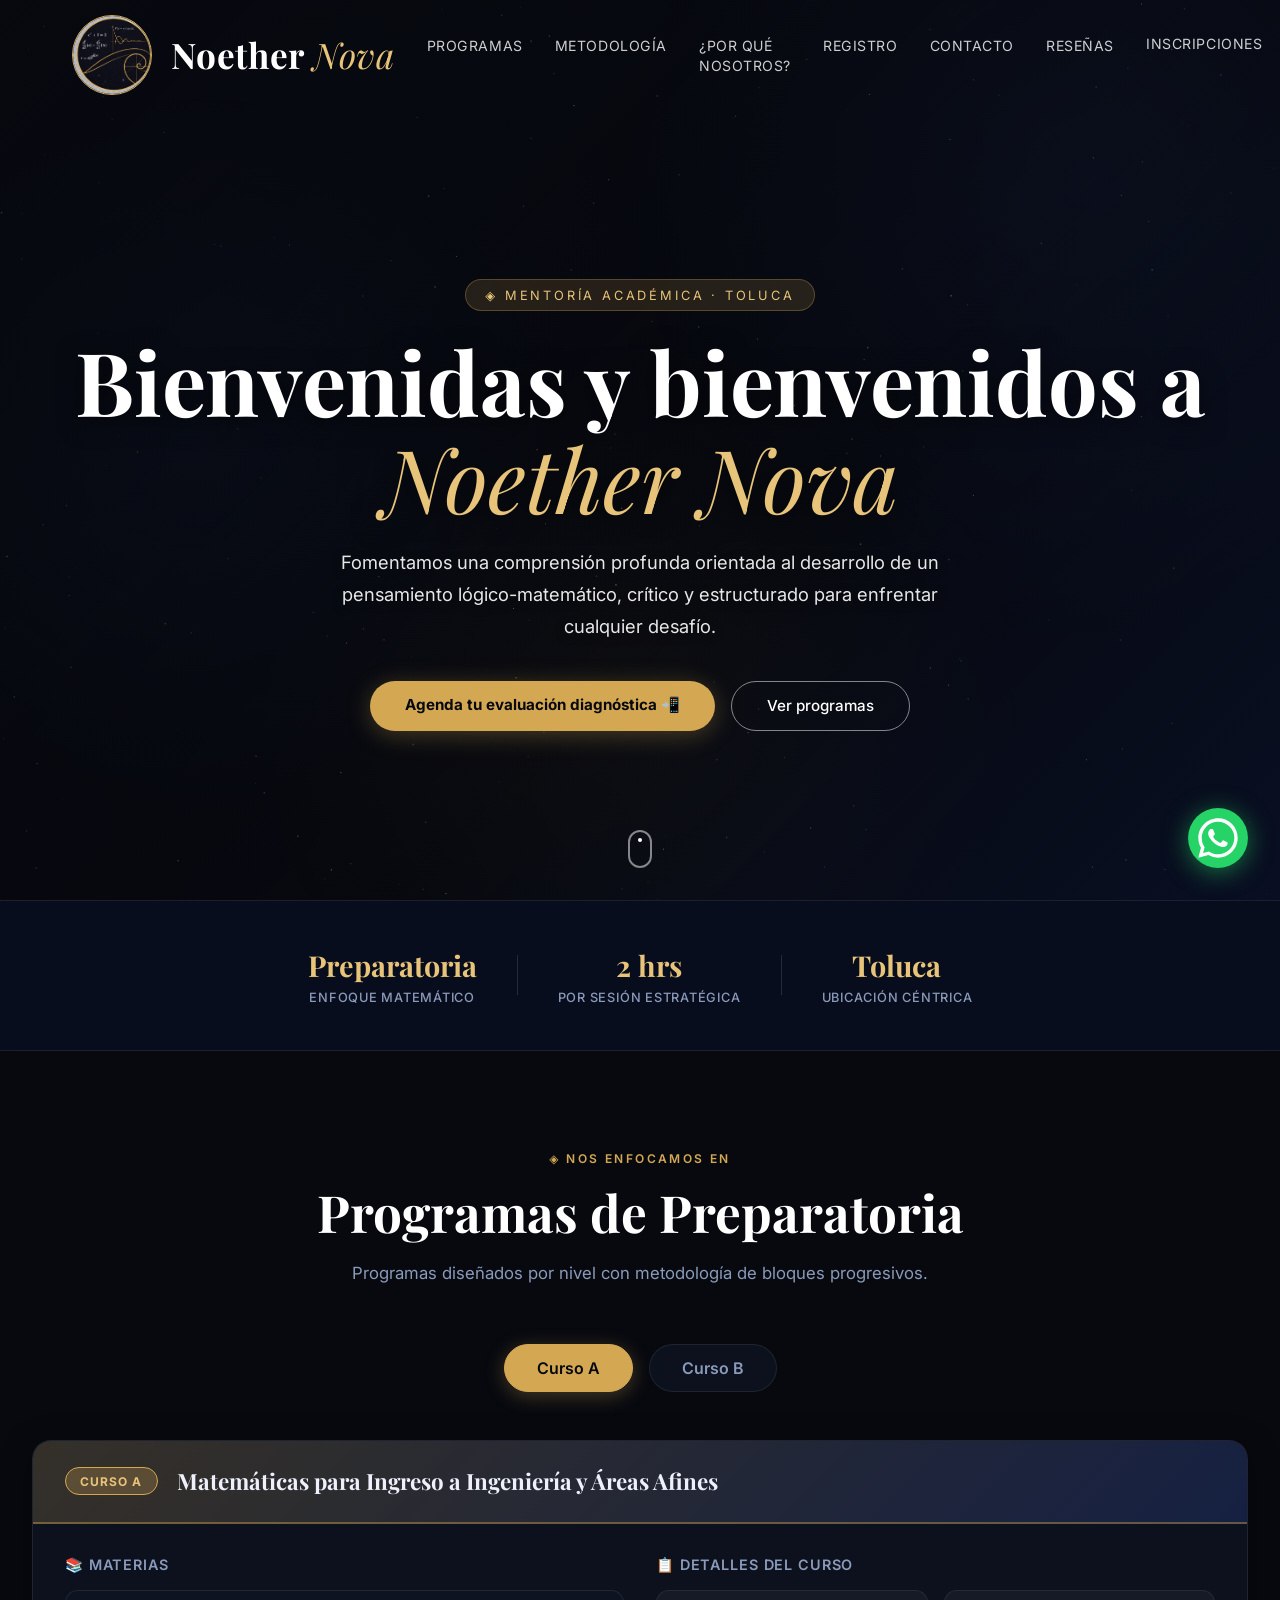
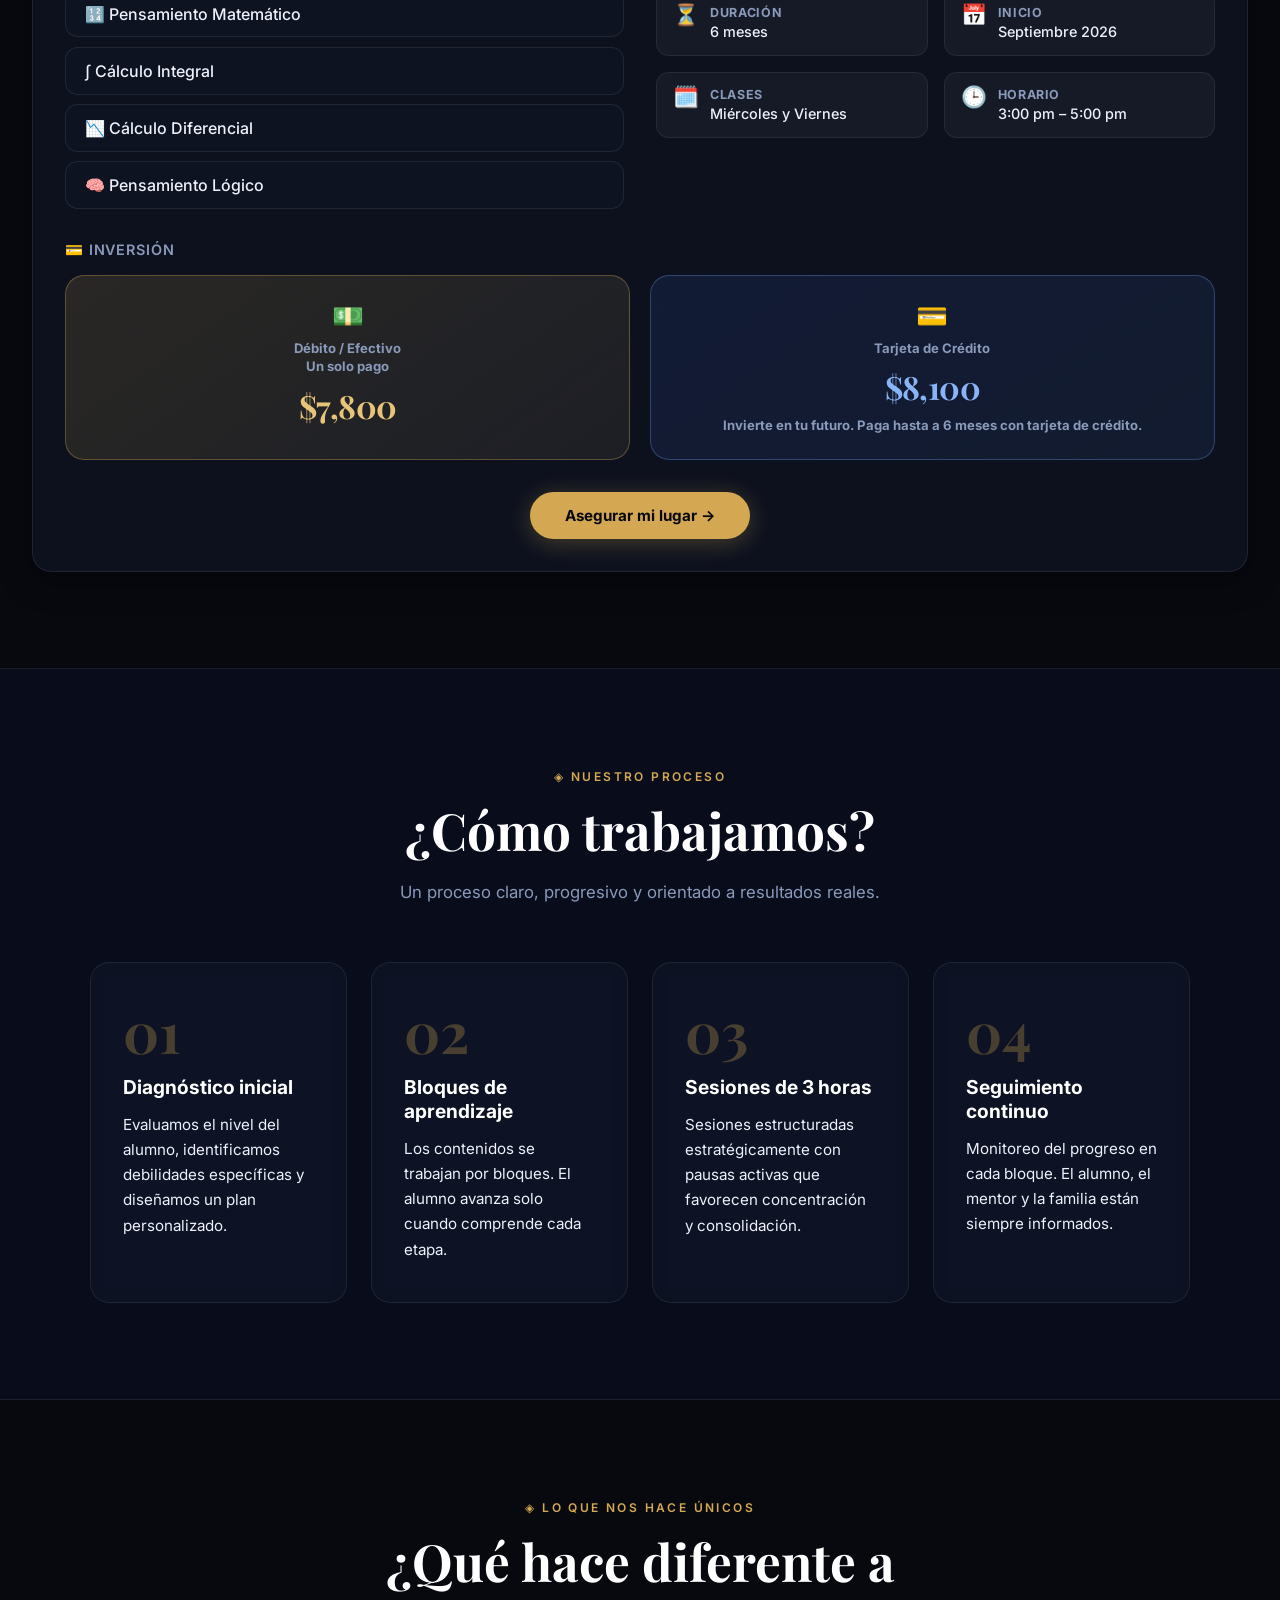
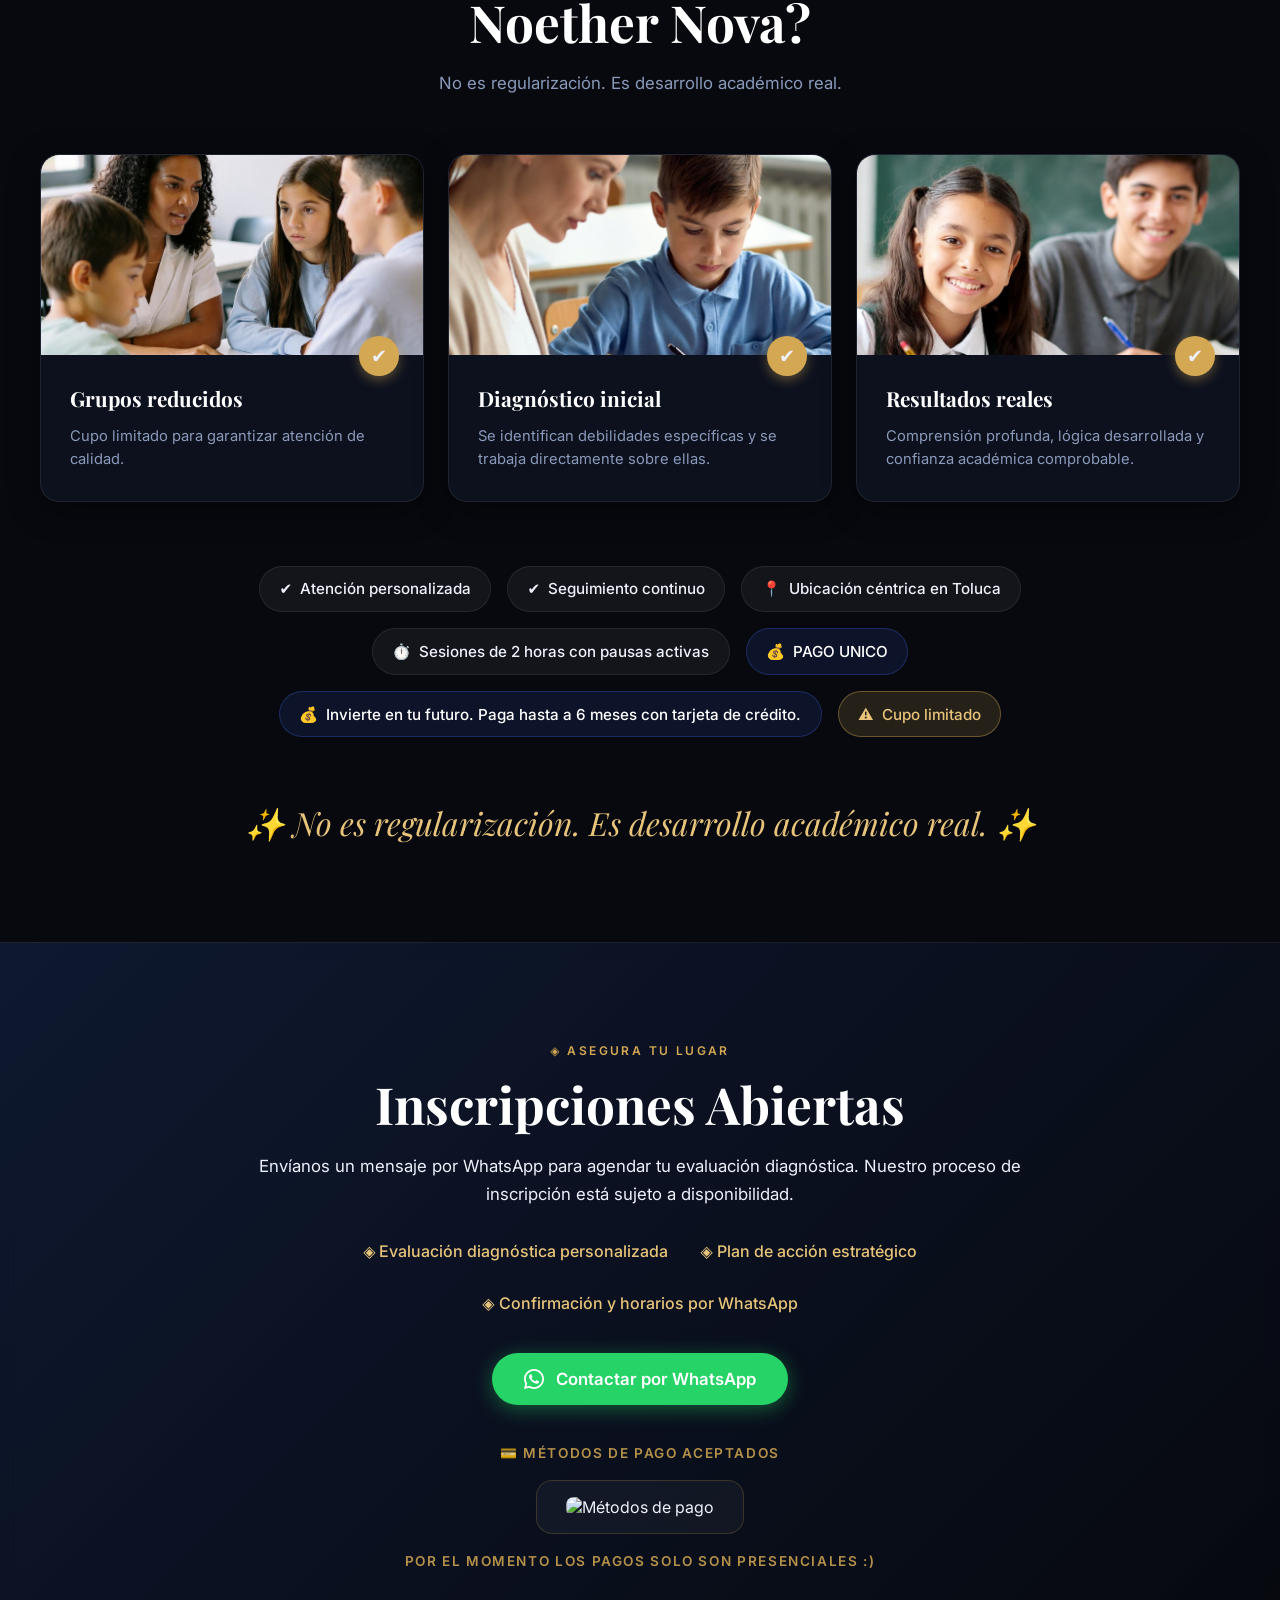
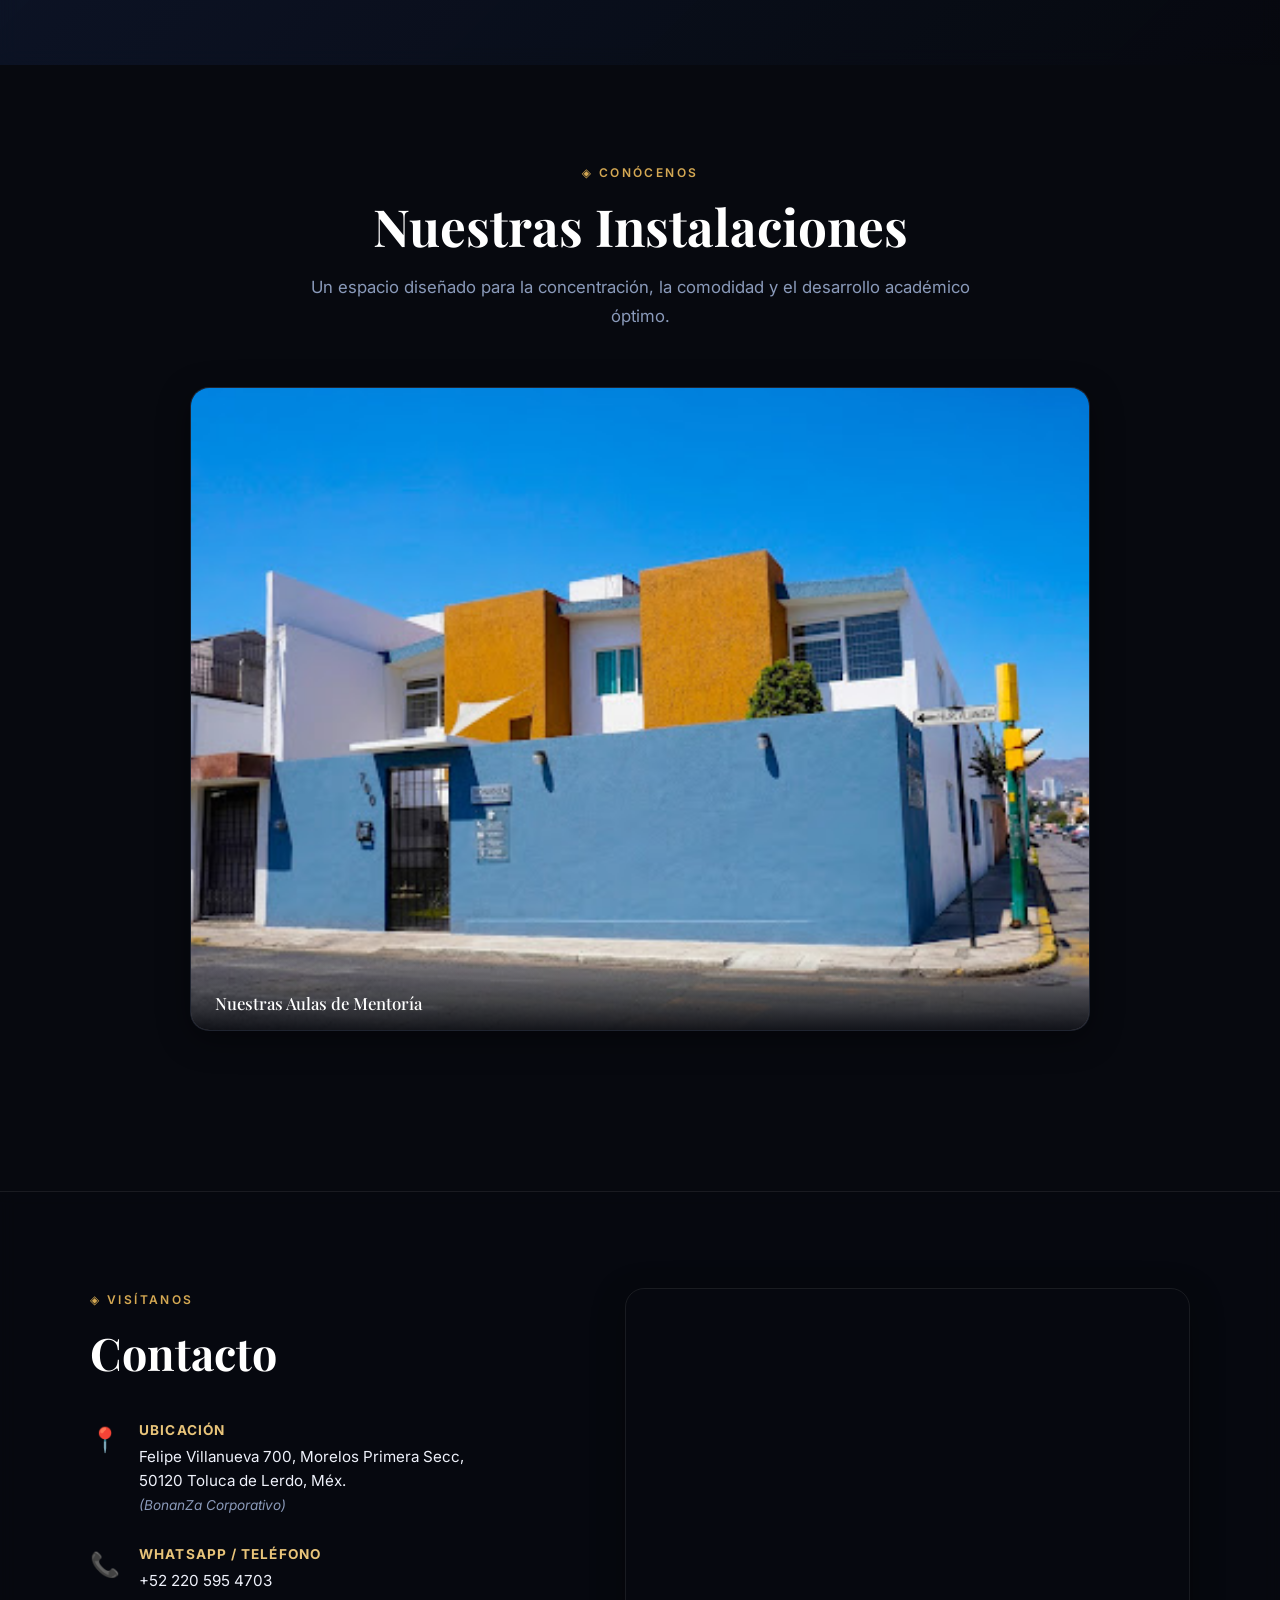
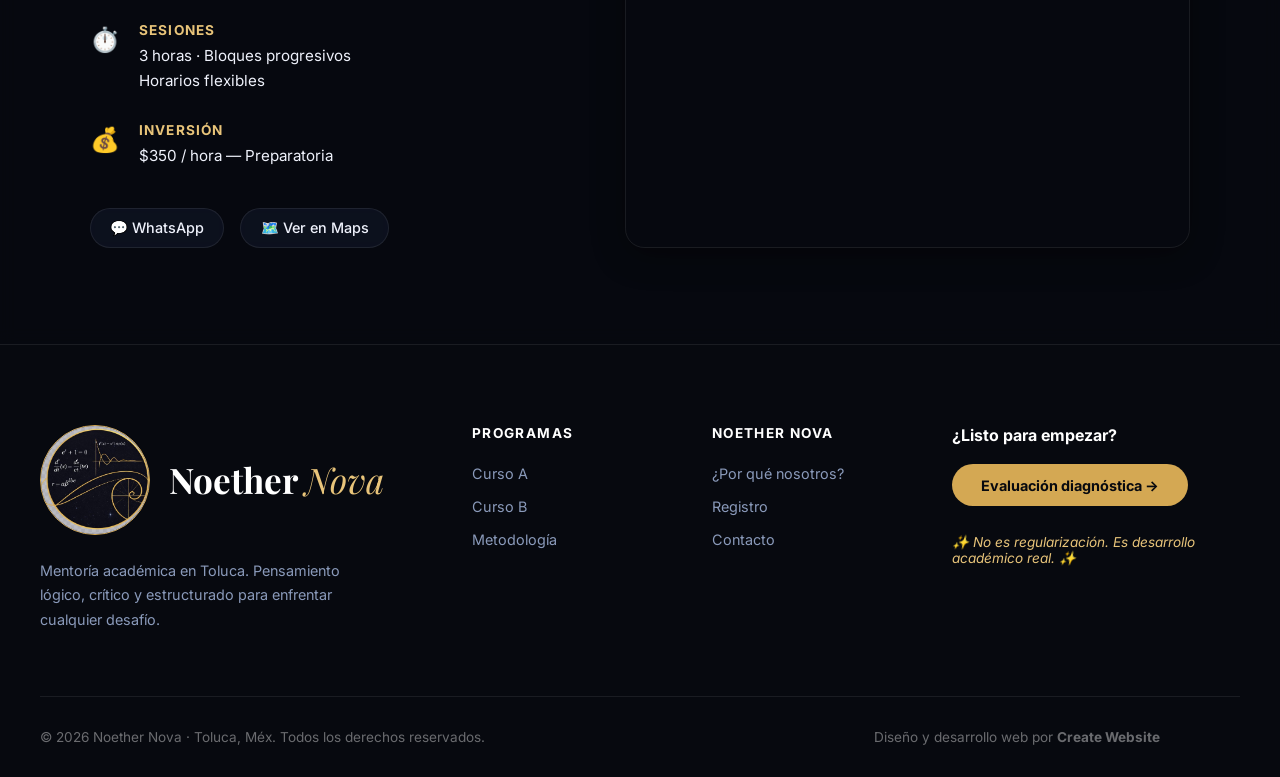
==== commit a7e1050c: "Add files via upload" ====
--- a/index.html
+++ b/index.html
@@ -63,7 +63,7 @@
   <section class="stats-band">
     <div class="stat"><strong>Preparatoria</strong><span>Enfoque matemático</span></div>
     <div class="stat-sep"></div>
-    <div class="stat"><strong>3 hrs</strong><span>Por sesión estratégica</span></div>
+    <div class="stat"><strong>2 hrs</strong><span>Por sesión estratégica</span></div>
     <div class="stat-sep"></div>
     <div class="stat"><strong>Toluca</strong><span>Ubicación céntrica</span></div>
   </section>
@@ -298,7 +298,7 @@
       <div class="extra-item"><span>✔️</span> Atención personalizada</div>
       <div class="extra-item"><span>✔️</span> Seguimiento continuo</div>
       <div class="extra-item"><span>📍</span> Ubicación céntrica en Toluca</div>
-      <div class="extra-item"><span>⏱️</span> Sesiones de 3 horas con pausas activas</div>
+      <div class="extra-item"><span>⏱️</span> Sesiones de 2 horas con pausas activas</div>
       <div class="extra-item price-item"><span>💰</span> PAGO UNICO</div>
       <div class="extra-item price-item"><span>💰</span> Invierte en tu futuro.
         Paga hasta a 6 meses con tarjeta de crédito.</div>
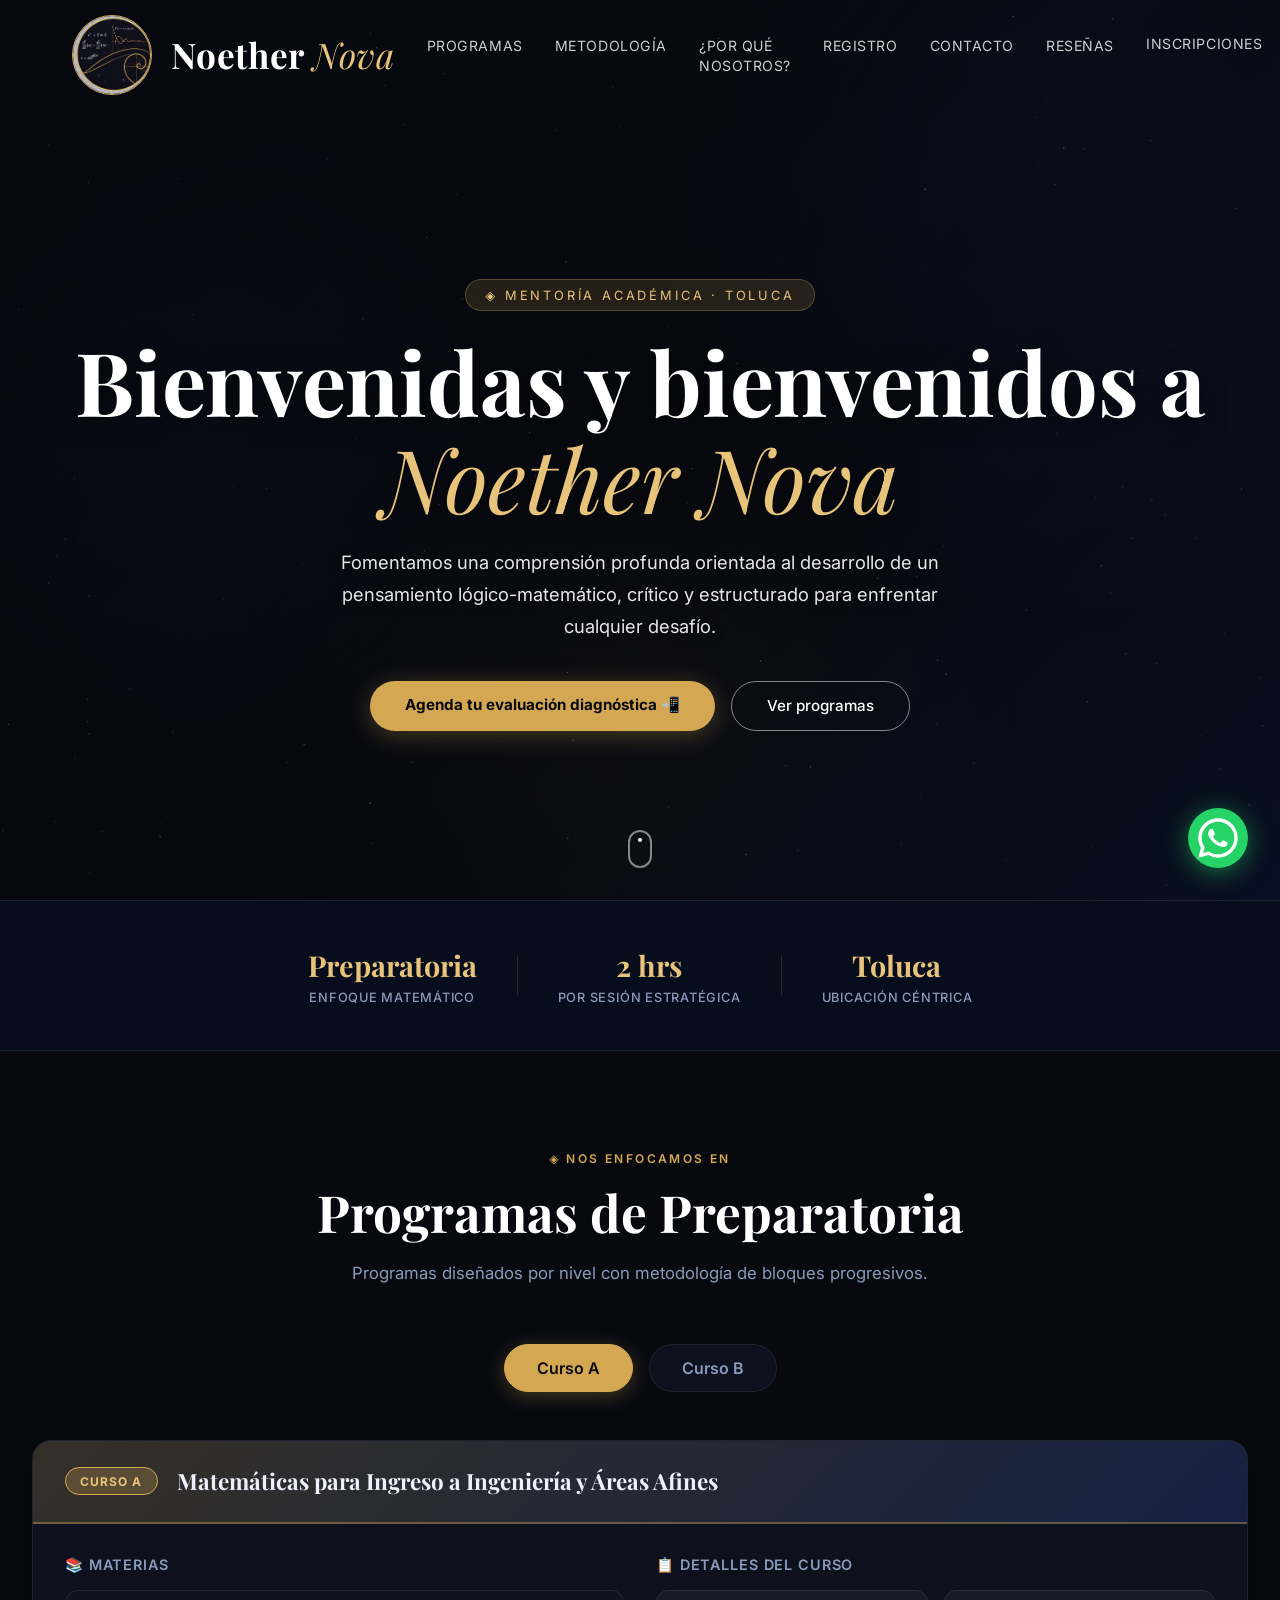
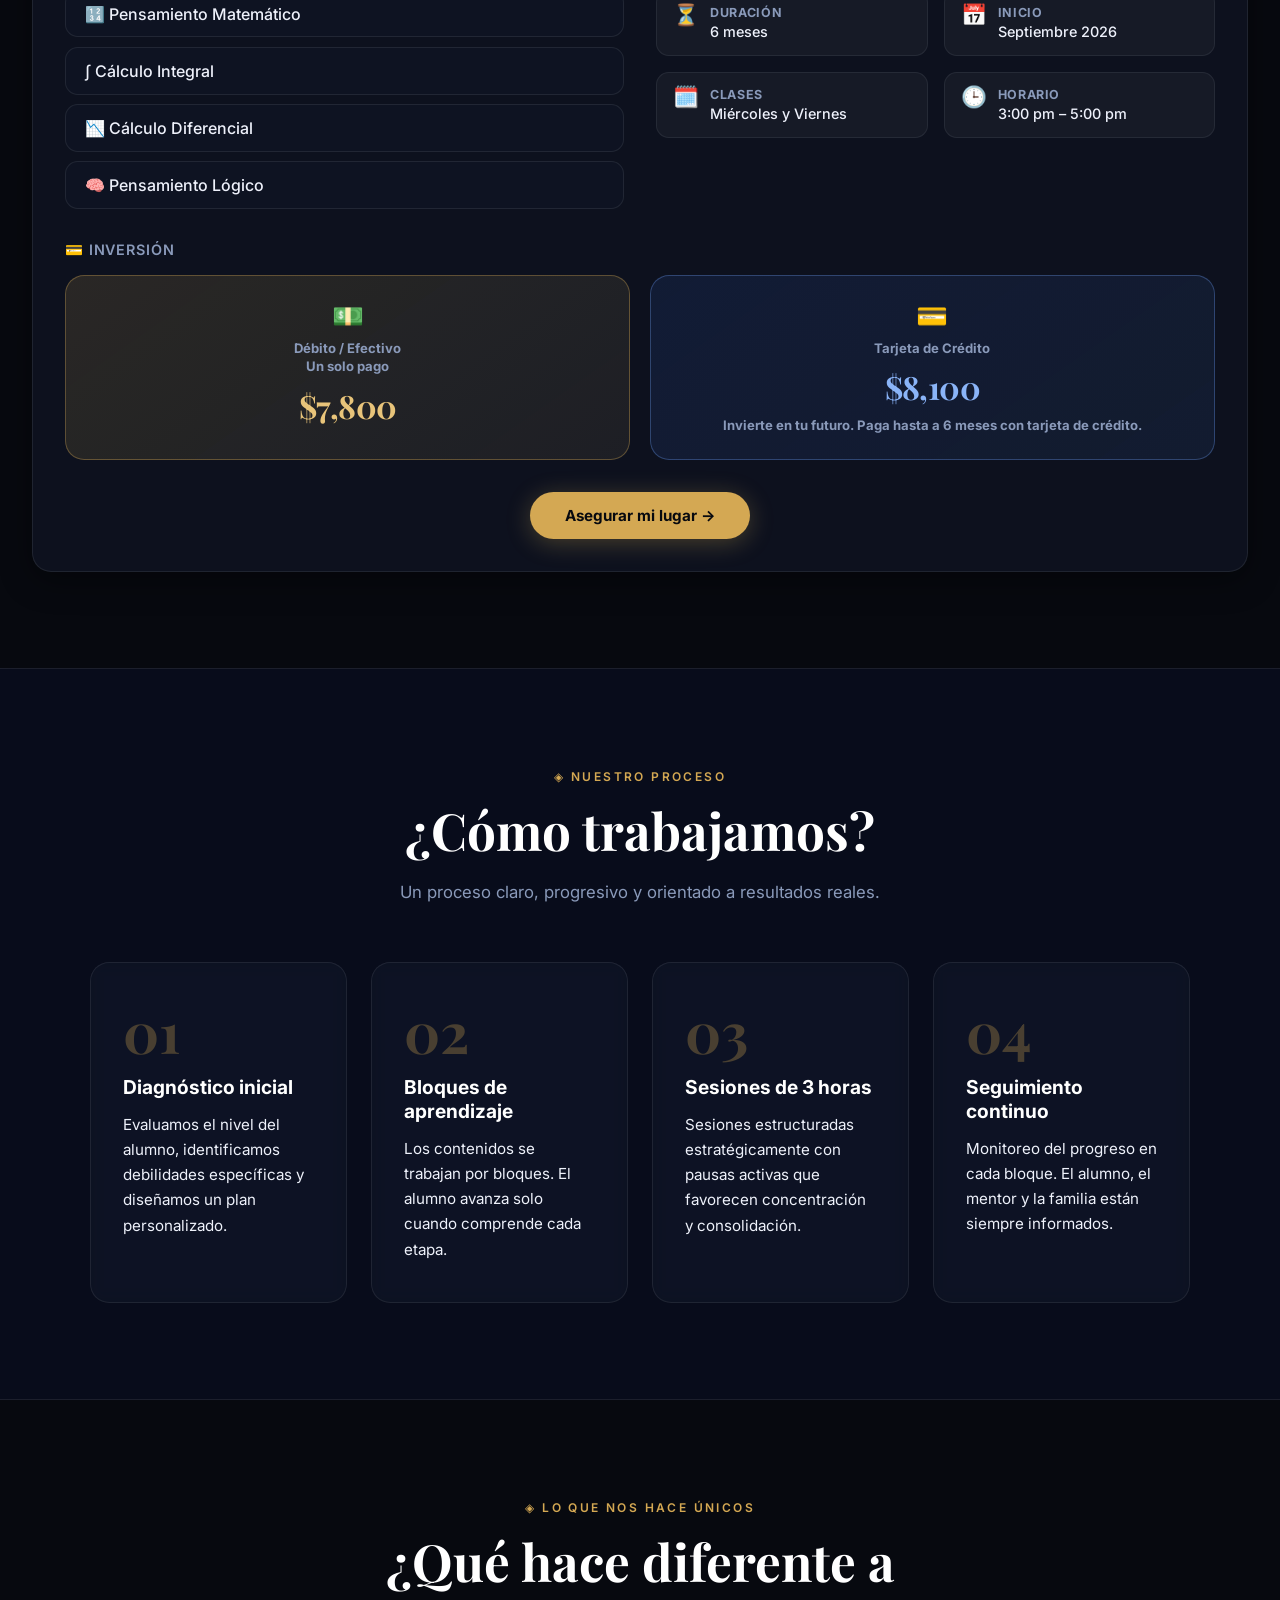
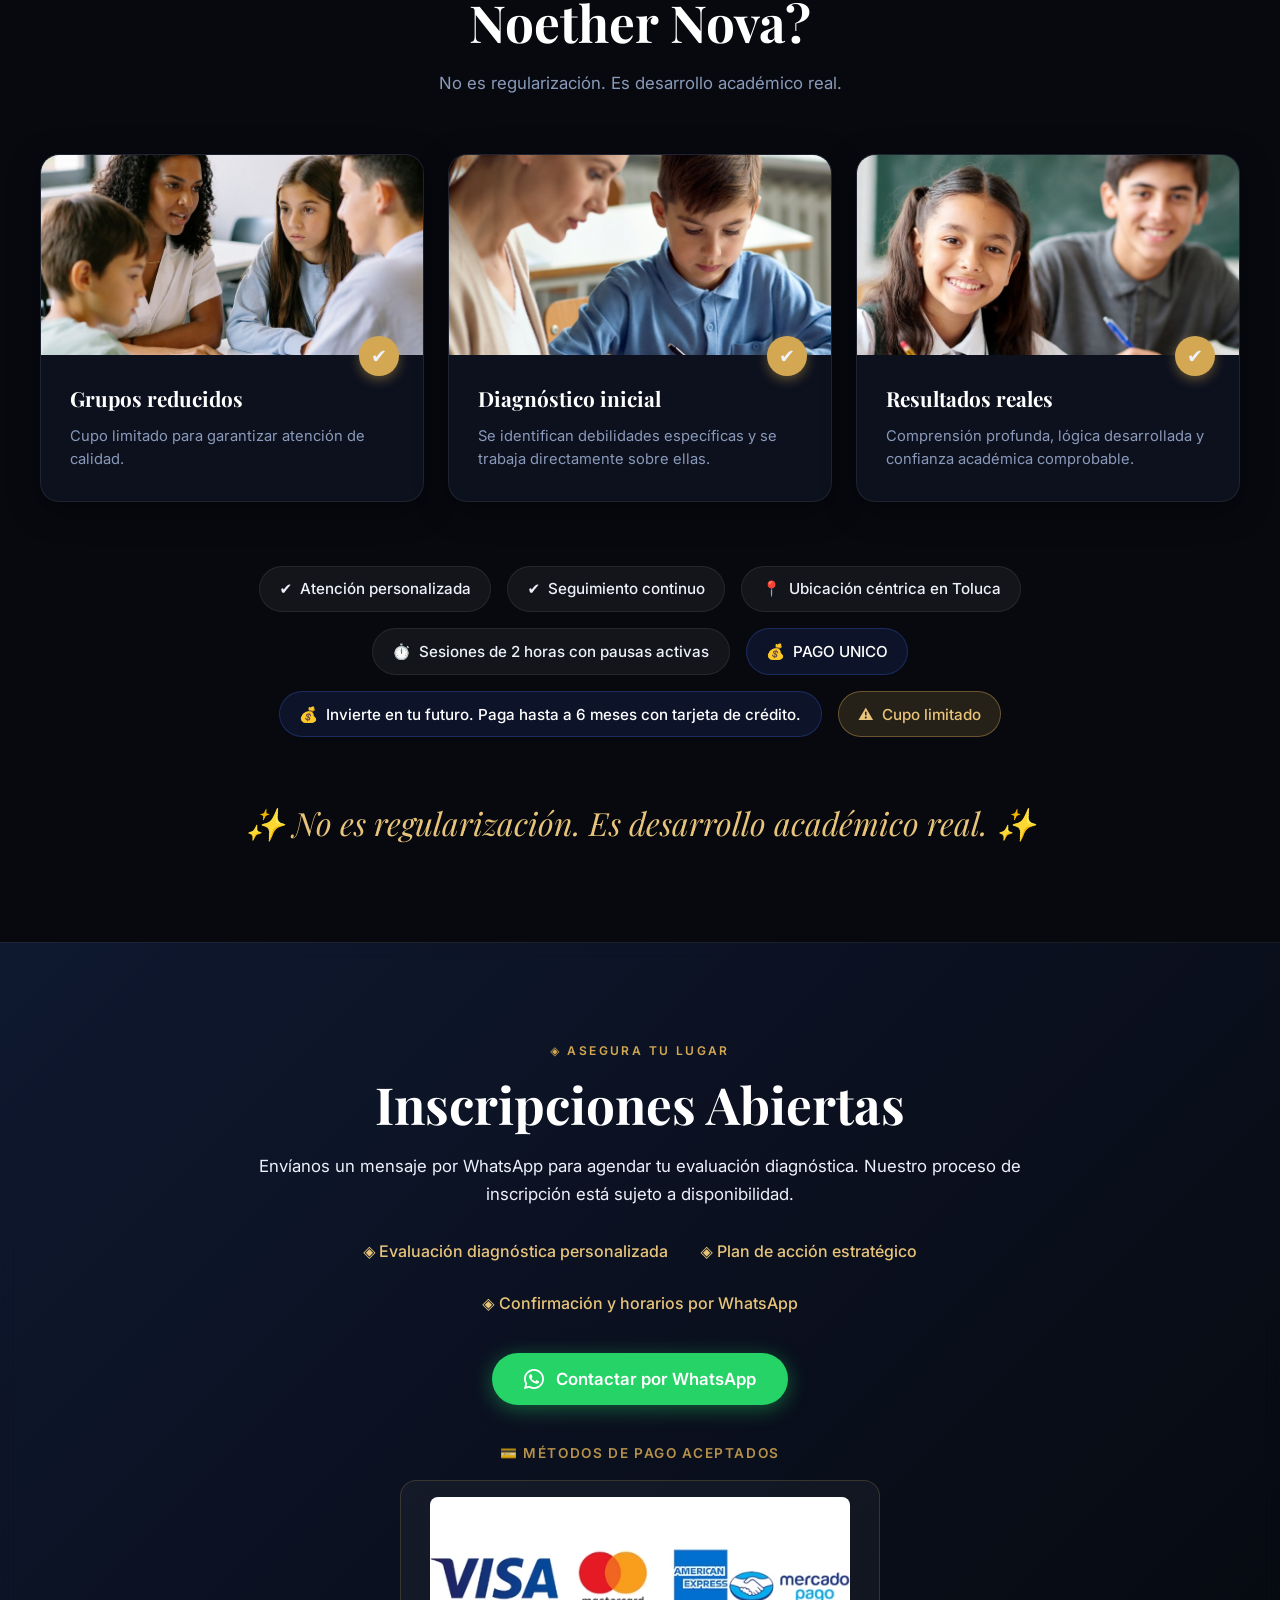
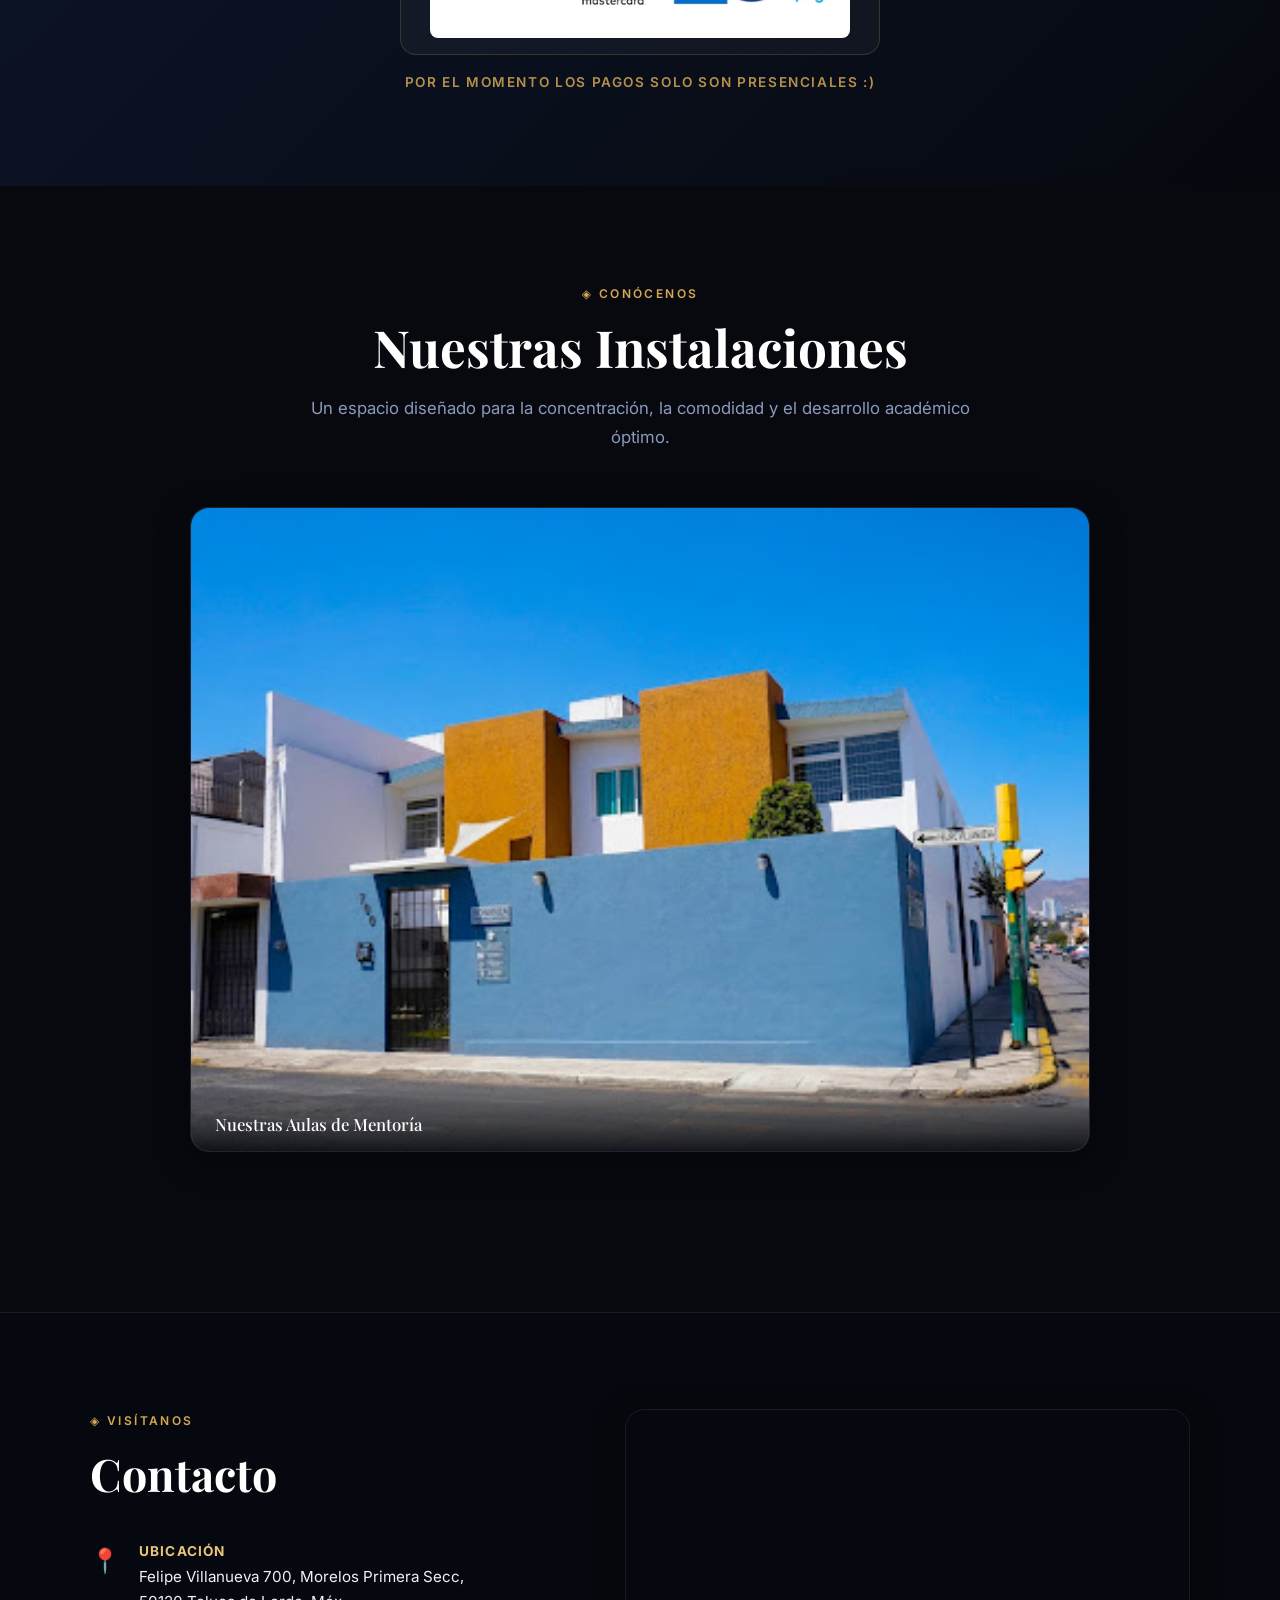
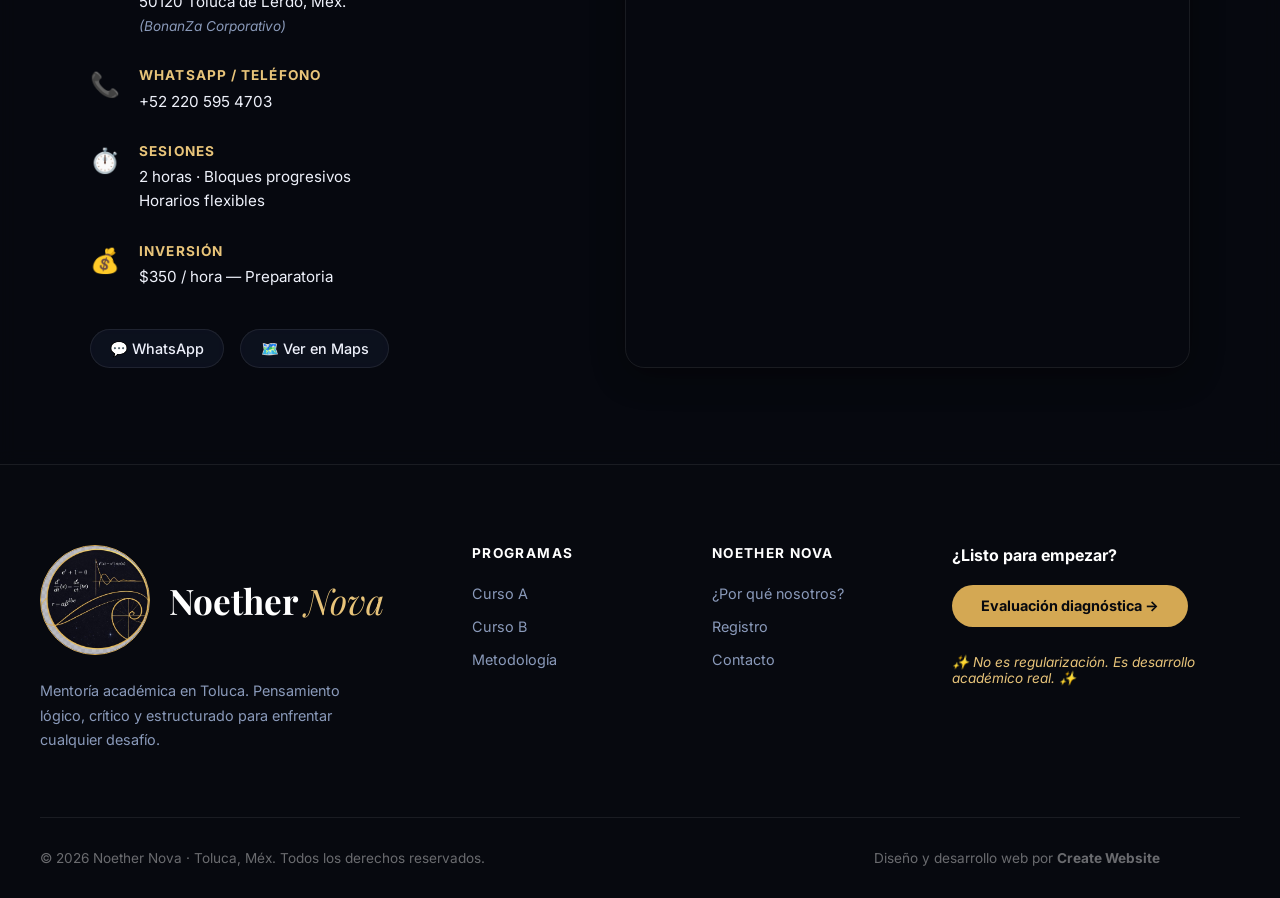
==== commit 6f02f58f: "Add files via upload" ====
--- a/index.html
+++ b/index.html
@@ -382,7 +382,7 @@
         <div class="info-item">
           <span class="info-icon">⏱️</span>
           <div><strong>Sesiones</strong>
-            <p>3 horas · Bloques progresivos<br />Horarios flexibles</p>
+            <p>2 horas · Bloques progresivos<br />Horarios flexibles</p>
           </div>
         </div>
         <div class="info-item">
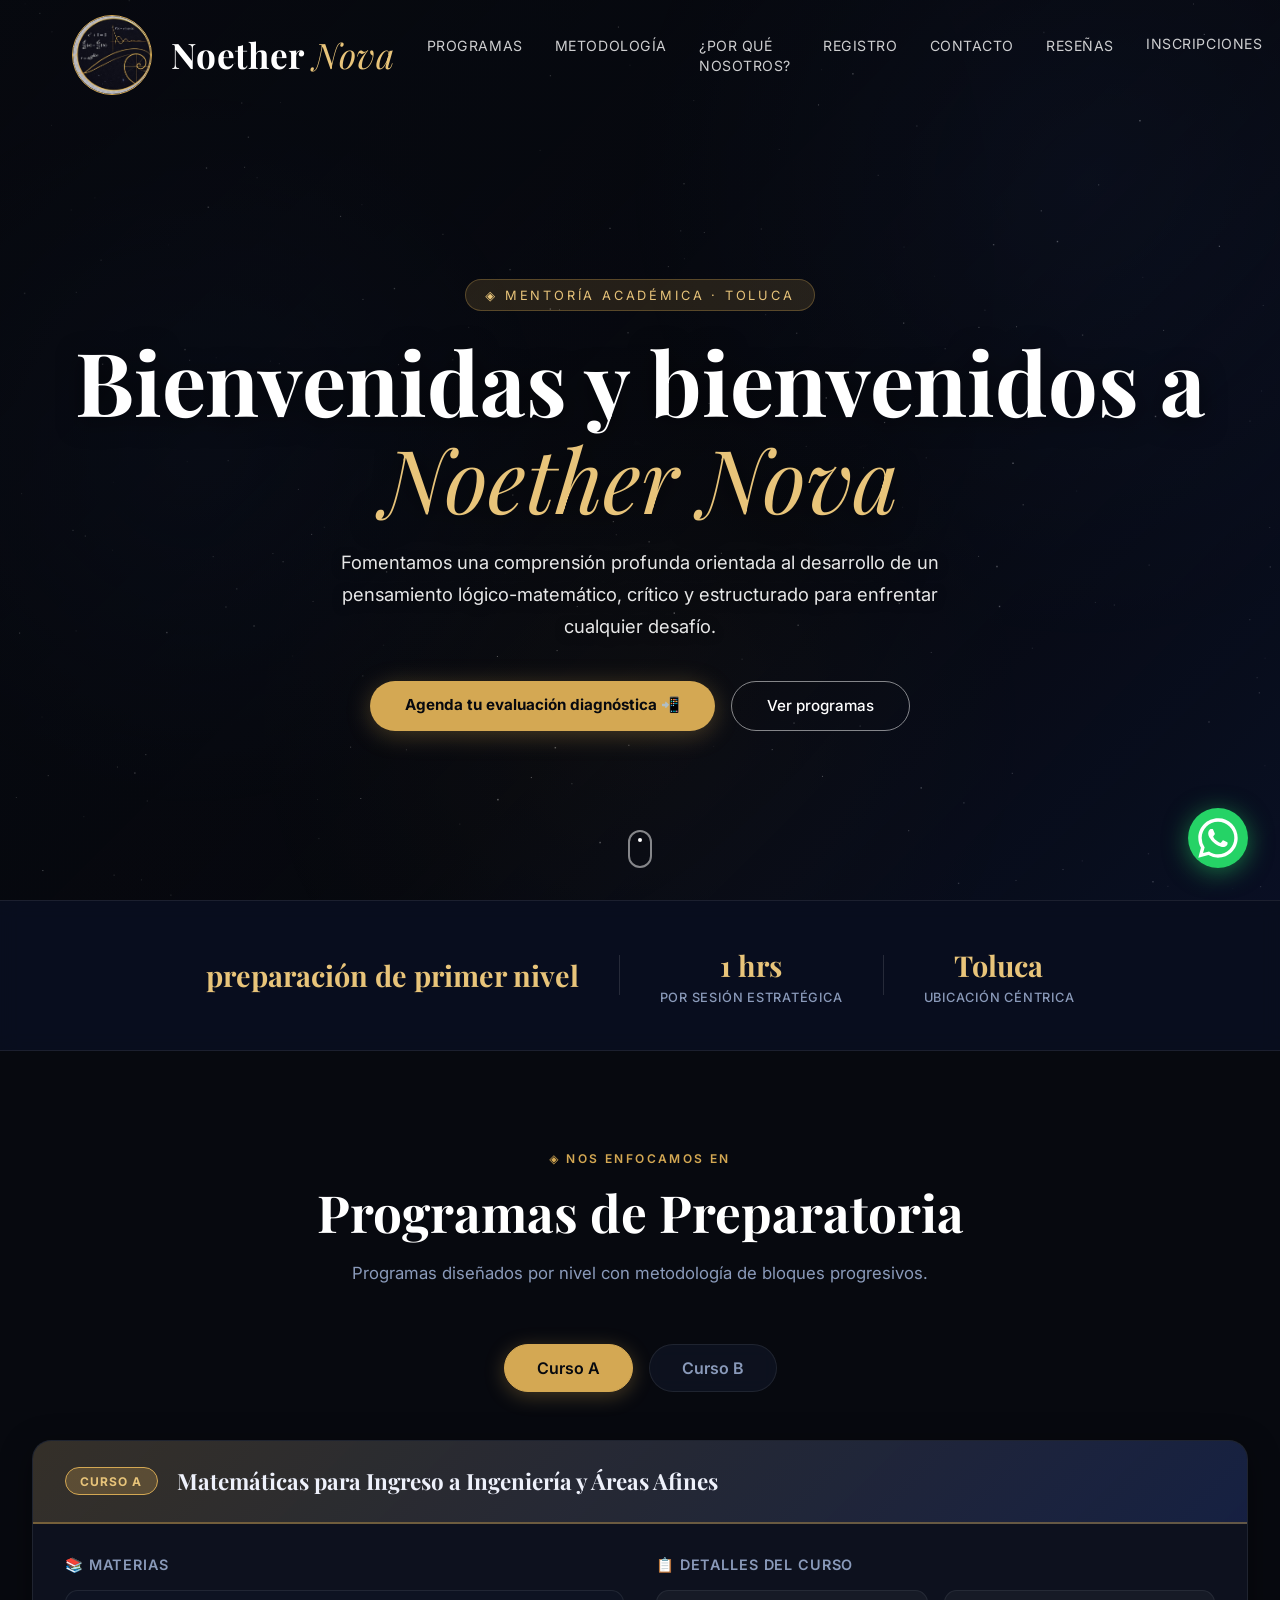
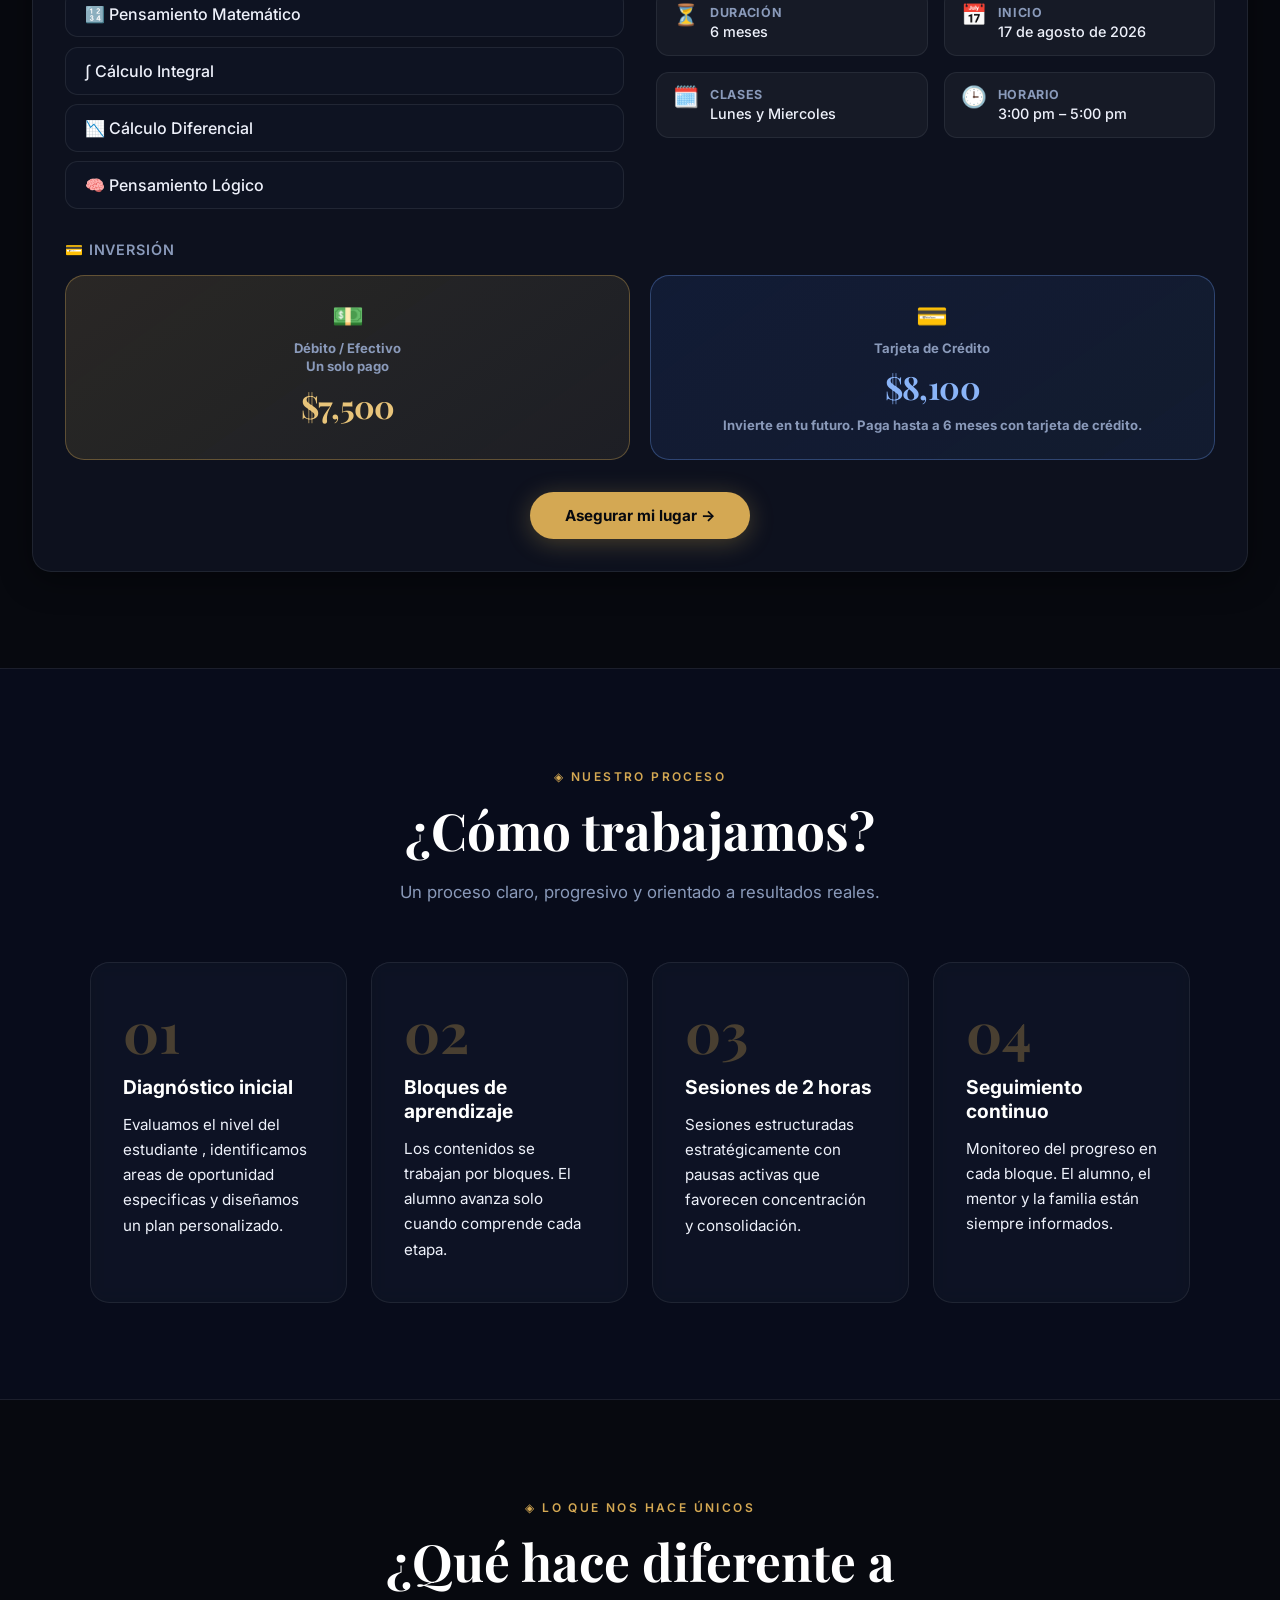
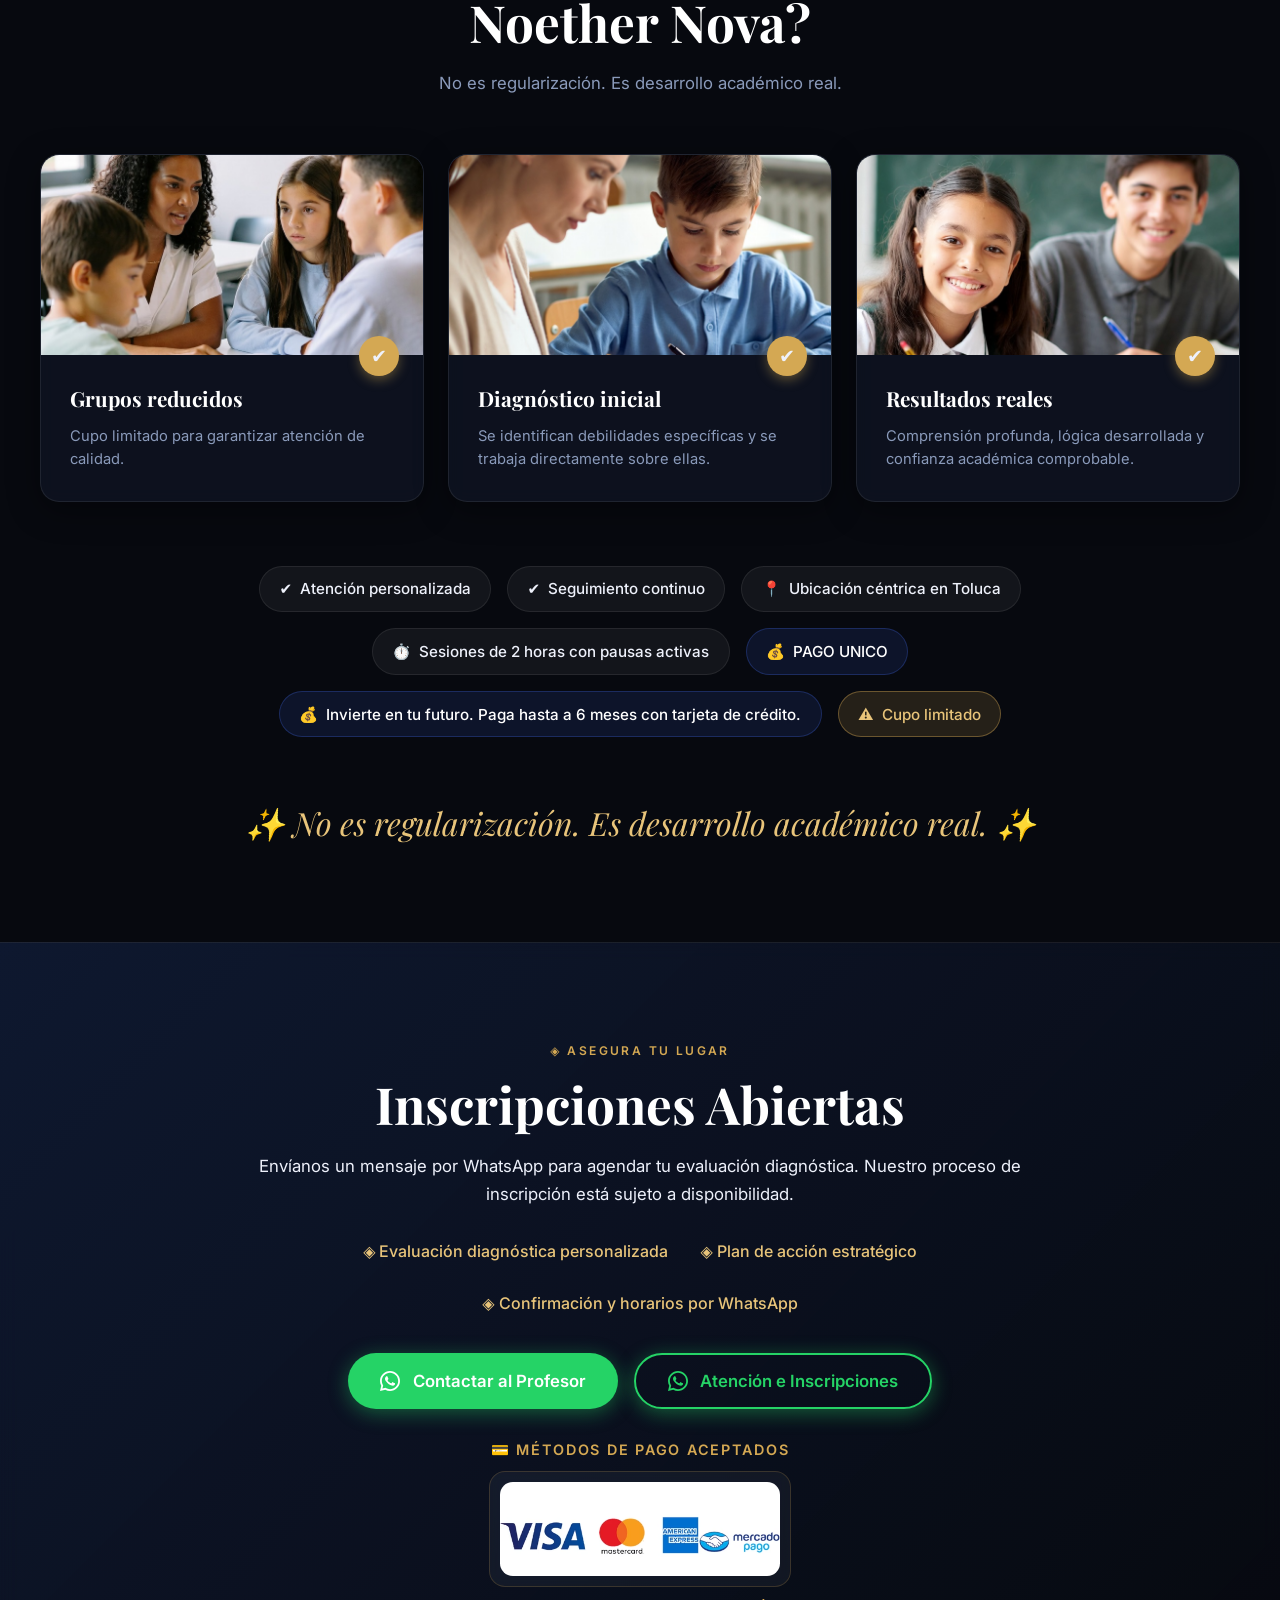
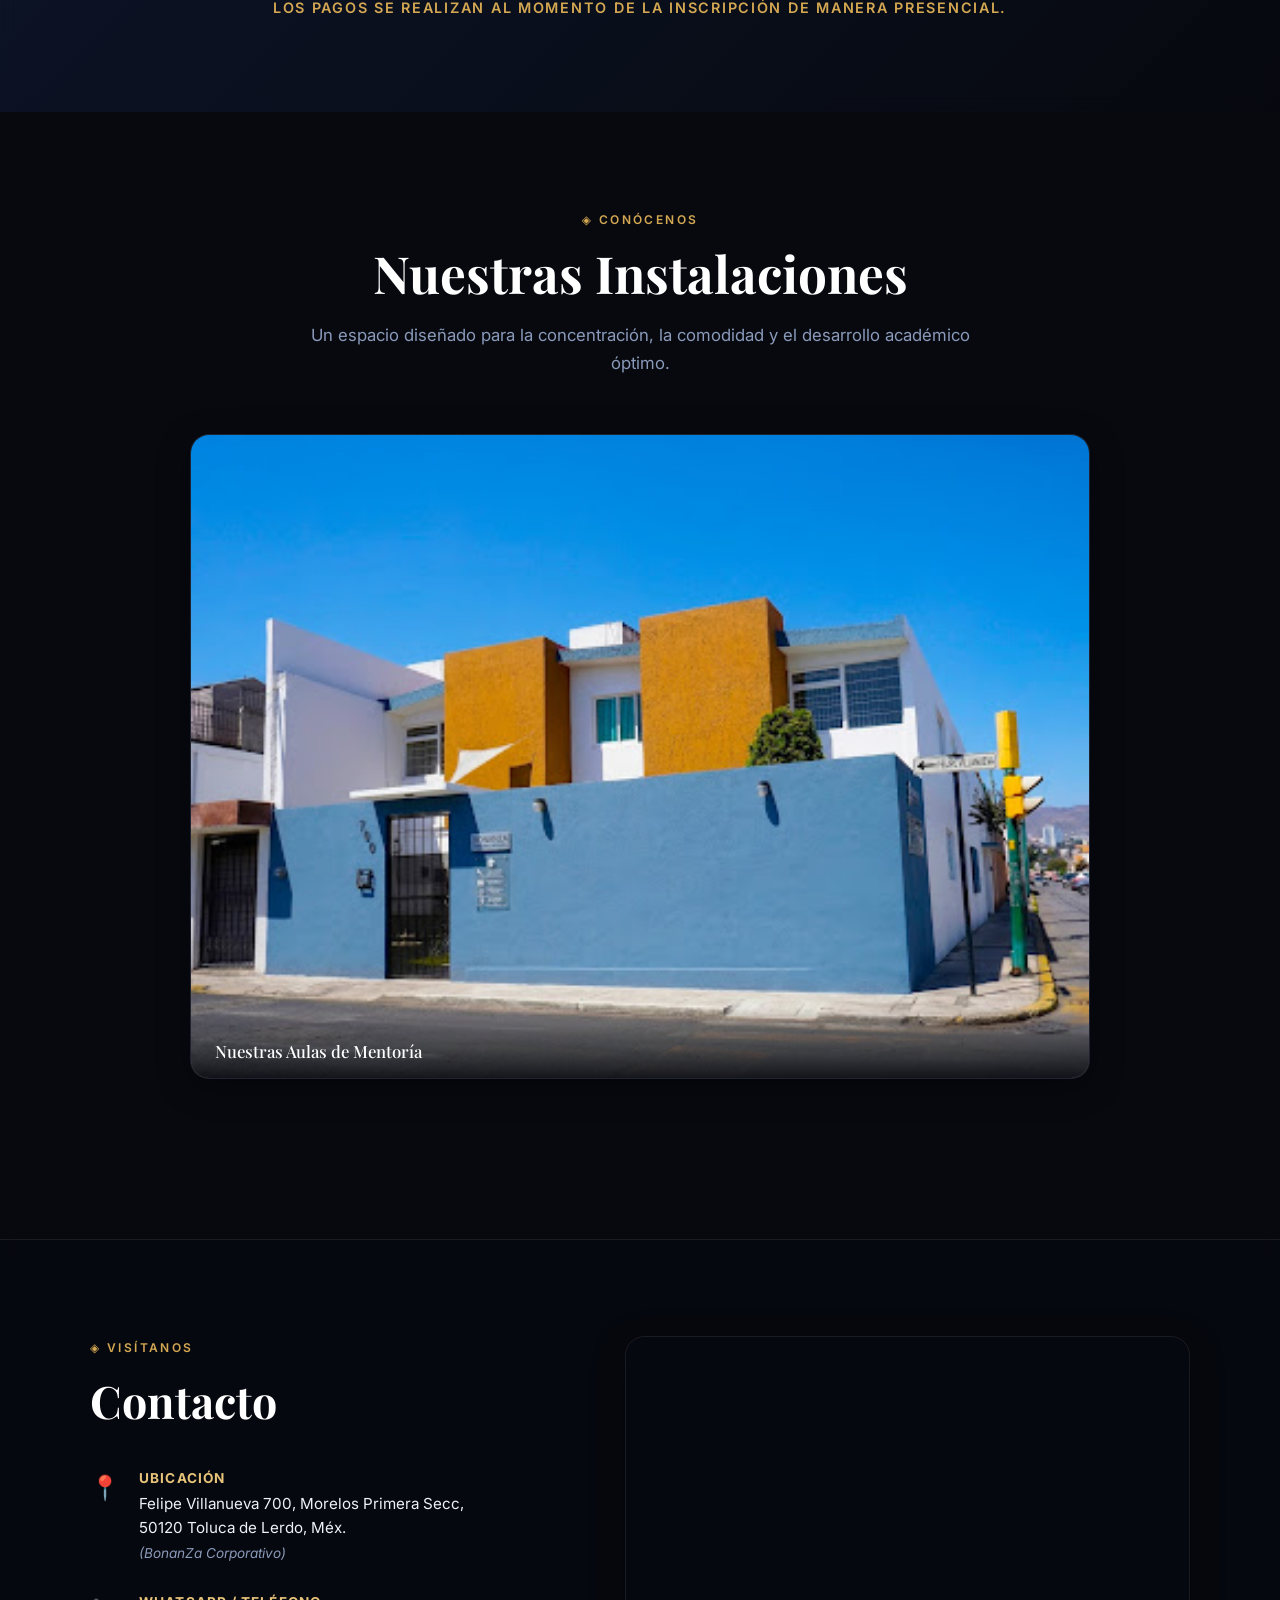
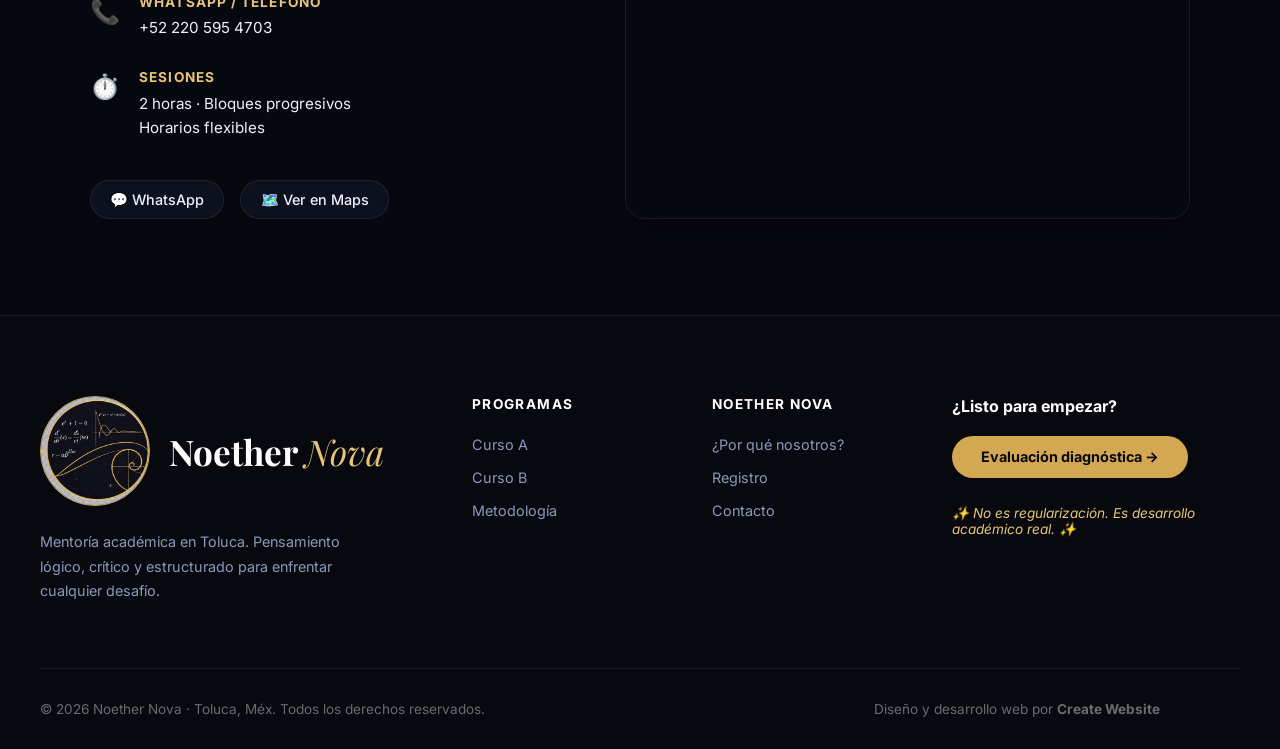
==== commit d8d9366e: "Add files via upload" ====
--- a/index.html
+++ b/index.html
@@ -61,7 +61,7 @@
 
   <!-- STATS -->
   <section class="stats-band">
-    <div class="stat"><strong>Preparatoria</strong><span>Enfoque matemático</span></div>
+    <div class="stat"><strong>preparación de primer nivel</strong></div>
     <div class="stat-sep"></div>
     <div class="stat"><strong>2 hrs</strong><span>Por sesión estratégica</span></div>
     <div class="stat-sep"></div>
@@ -112,13 +112,13 @@
                 <div class="curso-detail-item">
                   <span class="curso-detail-icon">📅</span>
                   <div><strong>Inicio</strong>
-                    <p>Septiembre 2026</p>
+                    <p>17 de agosto de 2026</p>
                   </div>
                 </div>
                 <div class="curso-detail-item">
                   <span class="curso-detail-icon">🗓️</span>
                   <div><strong>Clases</strong>
-                    <p>Miércoles y Viernes</p>
+                    <p>Lunes y Miercoles </p>
                   </div>
                 </div>
                 <div class="curso-detail-item">
@@ -137,7 +137,7 @@
               <div class="precio-card precio-card--gold">
                 <span class="precio-card-icon">💵</span>
                 <strong>Débito / Efectivo<br>Un solo pago</strong>
-                <div class="precio-monto">$7,800</div>
+                <div class="precio-monto">$7,500</div>
               </div>
               <div class="precio-card precio-card--blue">
                 <span class="precio-card-icon">💳</span>
@@ -185,13 +185,13 @@
                 <div class="curso-detail-item">
                   <span class="curso-detail-icon">📅</span>
                   <div><strong>Inicio</strong>
-                    <p>Septiembre 2026</p>
+                    <p>17 de agosto de 2026</p>
                   </div>
                 </div>
                 <div class="curso-detail-item">
                   <span class="curso-detail-icon">🗓️</span>
                   <div><strong>Clases</strong>
-                    <p>Jueves y Viernes</p>
+                    <p>Martes y Jueves</p>
                   </div>
                 </div>
                 <div class="curso-detail-item">
@@ -240,7 +240,8 @@
       <div class="step-card" data-anim>
         <div class="step-num">01</div>
         <h3>Diagnóstico inicial</h3>
-        <p>Evaluamos el nivel del alumno, identificamos debilidades específicas y diseñamos un plan personalizado.</p>
+        <p>Evaluamos el nivel del estudiante , identificamos areas de oportunidad especificas y diseñamos un plan
+          personalizado.</p>
       </div>
       <div class="step-card" data-anim>
         <div class="step-num">02</div>
@@ -249,7 +250,7 @@
       </div>
       <div class="step-card" data-anim>
         <div class="step-num">03</div>
-        <h3>Sesiones de 3 horas</h3>
+        <h3>Sesiones de 2 horas</h3>
         <p>Sesiones estructuradas estratégicamente con pausas activas que favorecen concentración y consolidación.</p>
       </div>
       <div class="step-card" data-anim>
@@ -323,23 +324,46 @@
           <li>◈ Plan de acción estratégico</li>
           <li>◈ Confirmación y horarios por WhatsApp</li>
         </ul>
-        <a href="https://wa.me/522205954703?text=Hola%20Noether%20Nova%2C%20quiero%20agendar%20mi%20evaluaci%C3%B3n%20diagn%C3%B3stica"
-          class="btn-wa" target="_blank">
-          <svg viewBox="0 0 24 24" fill="currentColor" width="20" height="20">
-            <path
-              d="M17.472 14.382c-.297-.149-1.758-.867-2.03-.967-.273-.099-.471-.148-.67.15-.197.297-.767.966-.94 1.164-.173.199-.347.223-.644.075-.297-.15-1.255-.463-2.39-1.475-.883-.788-1.48-1.761-1.653-2.059-.173-.297-.018-.458.13-.606.134-.133.298-.347.446-.52.149-.174.198-.298.298-.497.099-.198.05-.371-.025-.52-.075-.149-.669-1.612-.916-2.207-.242-.579-.487-.5-.669-.51-.173-.008-.371-.01-.57-.01-.198 0-.52.074-.792.372-.272.297-1.04 1.016-1.04 2.479 0 1.462 1.065 2.875 1.213 3.074.149.198 2.096 3.2 5.077 4.487.709.306 1.262.489 1.694.625.712.227 1.36.195 1.871.118.571-.085 1.758-.719 2.006-1.413.248-.694.248-1.289.173-1.413-.074-.124-.272-.198-.57-.347z" />
-            <path
-              d="M12 0C5.373 0 0 5.373 0 12c0 2.123.554 4.118 1.528 5.845L0 24l6.335-1.505A11.95 11.95 0 0 0 12 24c6.627 0 12-5.373 12-12S18.627 0 12 0zm0 21.818a9.808 9.808 0 0 1-5.002-1.369l-.359-.213-3.722.885.916-3.617-.234-.372A9.808 9.808 0 0 1 2.182 12C2.182 6.57 6.57 2.182 12 2.182c5.431 0 9.818 4.388 9.818 9.818 0 5.431-4.387 9.818-9.818 9.818z" />
-          </svg>
-          Contactar por WhatsApp
-        </a>
+        <div class="btns-wa">
+
+          <a href="https://wa.me/522205954703?text=Hola%20Noether%20Nova%2C%20quiero%20agendar%20mi%20evaluaci%C3%B3n%20diagn%C3%B3stica"
+            class="btn-wa" target="_blank">
+
+            <svg viewBox="0 0 24 24" fill="currentColor" width="20" height="20">
+              <path
+                d="M17.472 14.382c-.297-.149-1.758-.867-2.03-.967-.273-.099-.471-.148-.67.15-.197.297-.767.966-.94 1.164-.173.199-.347.223-.644.075-.297-.15-1.255-.463-2.39-1.475-.883-.788-1.48-1.761-1.653-2.059-.173-.297-.018-.458.13-.606.134-.133.298-.347.446-.52.149-.174.198-.298.298-.497.099-.198.05-.371-.025-.52-.075-.149-.669-1.612-.916-2.207-.242-.579-.487-.5-.669-.51-.173-.008-.371-.01-.57-.01-.198 0-.52.074-.792.372-.272.297-1.04 1.016-1.04 2.479 0 1.462 1.065 2.875 1.213 3.074.149.198 2.096 3.2 5.077 4.487.709.306 1.262.489 1.694.625.712.227 1.36.195 1.871.118.571-.085 1.758-.719 2.006-1.413.248-.694.248-1.289.173-1.413-.074-.124-.272-.198-.57-.347z" />
+              <path
+                d="M12 0C5.373 0 0 5.373 0 12c0 2.123.554 4.118 1.528 5.845L0 24l6.335-1.505A11.95 11.95 0 0 0 12 24c6.627 0 12-5.373 12-12S18.627 0 12 0zm0 21.818a9.808 9.808 0 0 1-5.002-1.369l-.359-.213-3.722.885.916-3.617-.234-.372A9.808 9.808 0 0 1 2.182 12C2.182 6.57 6.57 2.182 12 2.182c5.431 0 9.818 4.388 9.818 9.818 0 5.431-4.387 9.818-9.818 9.818z" />
+            </svg>
+
+            Contactar al Profesor
+
+          </a>
+
+
+          <a href="https://wa.me/527224149500?text=Hola%20Noether%20Nova%2C%20quiero%20agendar%20mi%20evaluaci%C3%B3n%20diagn%C3%B3stica"
+            class="btn-wa btn-wa-secundario" target="_blank">
+
+            <svg viewBox="0 0 24 24" fill="currentColor" width="20" height="20">
+              <path
+                d="M17.472 14.382c-.297-.149-1.758-.867-2.03-.967-.273-.099-.471-.148-.67.15-.197.297-.767.966-.94 1.164-.173.199-.347.223-.644.075-.297-.15-1.255-.463-2.39-1.475-.883-.788-1.48-1.761-1.653-2.059-.173-.297-.018-.458.13-.606.134-.133.298-.347.446-.52.149-.174.198-.298.298-.497.099-.198.05-.371-.025-.52-.075-.149-.669-1.612-.916-2.207-.242-.579-.487-.5-.669-.51-.173-.008-.371-.01-.57-.01-.198 0-.52.074-.792.372-.272.297-1.04 1.016-1.04 2.479 0 1.462 1.065 2.875 1.213 3.074.149.198 2.096 3.2 5.077 4.487.709.306 1.262.489 1.694.625.712.227 1.36.195 1.871.118.571-.085 1.758-.719 2.006-1.413.248-.694.248-1.289.173-1.413-.074-.124-.272-.198-.57-.347z" />
+              <path
+                d="M12 0C5.373 0 0 5.373 0 12c0 2.123.554 4.118 1.528 5.845L0 24l6.335-1.505A11.95 11.95 0 0 0 12 24c6.627 0 12-5.373 12-12S18.627 0 12 0zm0 21.818a9.808 9.808 0 0 1-5.002-1.369l-.359-.213-3.722.885.916-3.617-.234-.372A9.808 9.808 0 0 1 2.182 12C2.182 6.57 6.57 2.182 12 2.182c5.431 0 9.818 4.388 9.818 9.818 0 5.431-4.387 9.818-9.818 9.818z" />
+            </svg>
+
+            Atención e Inscripciones
+
+          </a>
+
+        </div>
 
         <div class="metodos-pago">
           <span class="metodos-pago-label">💳 Métodos de pago aceptados</span>
           <div class="metodos-pago-img-wrap">
             <img src="img/pago.avif" alt="Métodos de pago" class="metodos-pago-img" />
           </div>
-          <span class="metodos-pago-label">POR EL MOMENTO LOS PAGOS SOLO SON PRESENCIALES :) </span>
+          <span class="metodos-pago-label">Los pagos se realizan al momento de la inscripción de manera
+            presencial.</span>
         </div>
       </div>
     </div>
@@ -385,12 +409,6 @@
             <p>2 horas · Bloques progresivos<br />Horarios flexibles</p>
           </div>
         </div>
-        <div class="info-item">
-          <span class="info-icon">💰</span>
-          <div><strong>Inversión</strong>
-            <p>$350 / hora — Preparatoria</p>
-          </div>
-        </div>
         <div class="social-links">
           <a href="https://wa.me/522205954703" class="social-btn" target="_blank">💬 WhatsApp</a>
           <a href="https://maps.app.goo.gl/WwSaxDJcxLnqQvec6" class="social-btn" target="_blank">🗺️ Ver en Maps</a>
--- a/style.css
+++ b/style.css
@@ -3,32 +3,41 @@
   --space-dark: #07090f;
   --space-card: rgba(16, 22, 38, 0.7);
   --space-card-hover: rgba(24, 34, 58, 0.9);
-  --navy:    #0a1128;
-  --navy2:   #121d40;
-  --blue:    #2a4494;
-  --gold:    #d4a853;
-  --gold2:   #e8c47a;
-  --cream:   #f8f9ff;
-  --text:    #eef1fb;
-  --muted:   #8a9aba;
-  --white:   #ffffff;
-  --radius:  1.2rem;
-  --shadow:  0 8px 32px rgba(0,0,0,.4);
+  --navy: #0a1128;
+  --navy2: #121d40;
+  --blue: #2a4494;
+  --gold: #d4a853;
+  --gold2: #e8c47a;
+  --cream: #f8f9ff;
+  --text: #eef1fb;
+  --muted: #8a9aba;
+  --white: #ffffff;
+  --radius: 1.2rem;
+  --shadow: 0 8px 32px rgba(0, 0, 0, .4);
   --border-glass: 1px solid rgba(255, 255, 255, 0.08);
   --font-serif: 'Playfair Display', Georgia, serif;
-  --font-sans:  'Inter', system-ui, sans-serif;
+  --font-sans: 'Inter', system-ui, sans-serif;
   --nav-h: 110px;
 }
 
-*, *::before, *::after { box-sizing: border-box; margin: 0; padding: 0; }
-html { scroll-behavior: smooth; }
+*,
+*::before,
+*::after {
+  box-sizing: border-box;
+  margin: 0;
+  padding: 0;
+}
+
+html {
+  scroll-behavior: smooth;
+}
 
 /* ── STARRY BACKGROUND ── */
-body { 
-  font-family: var(--font-sans); 
-  background-color: var(--space-dark); 
-  color: var(--text); 
-  overflow-x: hidden; 
+body {
+  font-family: var(--font-sans);
+  background-color: var(--space-dark);
+  color: var(--text);
+  overflow-x: hidden;
   position: relative;
 }
 
@@ -36,9 +45,12 @@
 body::before {
   content: '';
   position: fixed;
-  top: 0; left: 0; right: 0; bottom: 0;
+  top: 0;
+  left: 0;
+  right: 0;
+  bottom: 0;
   z-index: -1;
-  background-image: 
+  background-image:
     radial-gradient(circle at 15% 50%, rgba(20, 35, 70, 0.4), transparent 30%),
     radial-gradient(circle at 85% 20%, rgba(42, 68, 148, 0.25), transparent 35%),
     radial-gradient(circle at 50% 80%, rgba(212, 168, 83, 0.08), transparent 40%);
@@ -46,533 +58,1484 @@
 
 #starsCanvas {
   position: fixed;
-  top: 0; left: 0; right: 0; bottom: 0;
-  width: 100vw; height: 100vh;
+  top: 0;
+  left: 0;
+  right: 0;
+  bottom: 0;
+  width: 100vw;
+  height: 100vh;
   z-index: -2;
   pointer-events: none;
 }
 
-img  { display: block; width: 100%; height: 100%; object-fit: cover; }
-a    { text-decoration: none; color: inherit; }
-ul   { list-style: none; }
+img {
+  display: block;
+  width: 100%;
+  height: 100%;
+  object-fit: cover;
+}
+
+a {
+  text-decoration: none;
+  color: inherit;
+}
+
+ul {
+  list-style: none;
+}
 
 /* ── NAVBAR ──────────────────────────────── */
 .navbar {
-  position: fixed; top: 0; left: 0; right: 0; z-index: 900;
+  position: fixed;
+  top: 0;
+  left: 0;
+  right: 0;
+  z-index: 900;
   height: var(--nav-h);
   transition: background .4s, box-shadow .4s, backdrop-filter .4s;
   border-bottom: 1px solid transparent;
 }
+
 .navbar.scrolled {
   background: rgba(7, 9, 15, 0.85);
   backdrop-filter: blur(16px);
   border-bottom: var(--border-glass);
-  box-shadow: 0 4px 30px rgba(0,0,0,.5);
-}
+  box-shadow: 0 4px 30px rgba(0, 0, 0, .5);
+}
+
 .nav-inner {
-  max-width: 1200px; margin: 0 auto;
-  height: 100%; display: flex; align-items: center; gap: 2rem; padding: 0 2rem;
-}
+  max-width: 1200px;
+  margin: 0 auto;
+  height: 100%;
+  display: flex;
+  align-items: center;
+  gap: 2rem;
+  padding: 0 2rem;
+}
+
 .logo {
-  display: flex; align-items: center; gap: 1.2rem;
-  font-family: var(--font-serif); font-size: 2.2rem; font-weight: 700;
-  color: var(--white); letter-spacing: .02em; white-space: nowrap;
-}
+  display: flex;
+  align-items: center;
+  gap: 1.2rem;
+  font-family: var(--font-serif);
+  font-size: 2.2rem;
+  font-weight: 700;
+  color: var(--white);
+  letter-spacing: .02em;
+  white-space: nowrap;
+}
+
 .logo img {
-  width: 80px; height: 80px; border-radius: 50%;
+  width: 80px;
+  height: 80px;
+  border-radius: 50%;
   border: 1px solid var(--gold);
 }
-.logo em { color: var(--gold2); font-style: italic; font-weight: 400; }
-.nav-links { display: flex; gap: 2rem; margin-left: auto; }
+
+.logo em {
+  color: var(--gold2);
+  font-style: italic;
+  font-weight: 400;
+}
+
+.nav-links {
+  display: flex;
+  gap: 2rem;
+  margin-left: auto;
+}
+
 .nav-links a {
-  color: rgba(255,255,255,.8); font-size: .88rem; font-weight: 400;
-  letter-spacing: .04em; text-transform: uppercase; transition: color .2s;
-}
-.nav-links a:hover { color: var(--gold2); }
+  color: rgba(255, 255, 255, .8);
+  font-size: .88rem;
+  font-weight: 400;
+  letter-spacing: .04em;
+  text-transform: uppercase;
+  transition: color .2s;
+}
+
+.nav-links a:hover {
+  color: var(--gold2);
+}
+
 .btn-nav {
-  background: var(--gold); color: var(--space-dark);
-  padding: .55rem 1.4rem; border-radius: 2rem;
-  font-size: .85rem; font-weight: 700; letter-spacing: .03em;
-  transition: background .2s, transform .2s; white-space: nowrap;
-}
-.btn-nav:hover { background: var(--gold2); transform: translateY(-1px); }
+  background: var(--gold);
+  color: var(--space-dark);
+  padding: .55rem 1.4rem;
+  border-radius: 2rem;
+  font-size: .85rem;
+  font-weight: 700;
+  letter-spacing: .03em;
+  transition: background .2s, transform .2s;
+  white-space: nowrap;
+}
+
+.btn-nav:hover {
+  background: var(--gold2);
+  transform: translateY(-1px);
+}
+
 .hamburger {
-  display: none; flex-direction: column; gap: 5px;
-  background: none; border: none; cursor: pointer; padding: 4px;
-}
+  display: none;
+  flex-direction: column;
+  gap: 5px;
+  background: none;
+  border: none;
+  cursor: pointer;
+  padding: 4px;
+}
+
 .hamburger span {
-  display: block; width: 24px; height: 2px;
-  background: var(--white); border-radius: 2px; transition: .3s;
+  display: block;
+  width: 24px;
+  height: 2px;
+  background: var(--white);
+  border-radius: 2px;
+  transition: .3s;
 }
 
 /* ── HERO ─────────────────────────────────── */
 .hero {
-  position: relative; height: 100vh; min-height: 620px;
-  display: flex; align-items: center; justify-content: center; overflow: hidden;
+  position: relative;
+  height: 100vh;
+  min-height: 620px;
+  display: flex;
+  align-items: center;
+  justify-content: center;
+  overflow: hidden;
   padding-top: var(--nav-h);
 }
+
 .hero-bg {
-  position: absolute; inset: 0; object-fit: cover; object-position: center;
-  transform: scale(1.05); transition: transform 8s ease;
-}
-.hero:hover .hero-bg { transform: scale(1); }
+  position: absolute;
+  inset: 0;
+  object-fit: cover;
+  object-position: center;
+  transform: scale(1.05);
+  transition: transform 8s ease;
+}
+
+.hero:hover .hero-bg {
+  transform: scale(1);
+}
+
 .hero-overlay {
-  position: absolute; inset: 0;
-  background: linear-gradient(135deg, rgba(7,9,15,.85) 0%, rgba(7,9,15,.6) 60%, rgba(10,17,40,.8) 100%);
+  position: absolute;
+  inset: 0;
+  background: linear-gradient(135deg, rgba(7, 9, 15, .85) 0%, rgba(7, 9, 15, .6) 60%, rgba(10, 17, 40, .8) 100%);
   z-index: 1;
 }
+
 .hero-content {
-  position: relative; z-index: 2; text-align: center;
-  color: var(--white); padding: 0 1.5rem;
+  position: relative;
+  z-index: 2;
+  text-align: center;
+  color: var(--white);
+  padding: 0 1.5rem;
   animation: fadeUp .9s ease both;
 }
+
 .hero-tag {
-  display: inline-block; margin-bottom: 1.4rem;
-  font-size: .8rem; letter-spacing: .22em; text-transform: uppercase;
-  color: var(--gold2); background: rgba(212,168,83,.15);
-  border: 1px solid rgba(212,168,83,.3); padding: .45rem 1.2rem; border-radius: 2rem;
+  display: inline-block;
+  margin-bottom: 1.4rem;
+  font-size: .8rem;
+  letter-spacing: .22em;
+  text-transform: uppercase;
+  color: var(--gold2);
+  background: rgba(212, 168, 83, .15);
+  border: 1px solid rgba(212, 168, 83, .3);
+  padding: .45rem 1.2rem;
+  border-radius: 2rem;
   backdrop-filter: blur(4px);
 }
+
 .hero-content h1 {
-  font-family: var(--font-serif); font-size: clamp(2.8rem,7vw,5.5rem);
-  font-weight: 700; line-height: 1.1; margin-bottom: 1.2rem;
-  text-shadow: 0 4px 24px rgba(0,0,0,.6);
-}
-.hero-content h1 em { color: var(--gold2); font-style: italic; font-weight: 400; }
+  font-family: var(--font-serif);
+  font-size: clamp(2.8rem, 7vw, 5.5rem);
+  font-weight: 700;
+  line-height: 1.1;
+  margin-bottom: 1.2rem;
+  text-shadow: 0 4px 24px rgba(0, 0, 0, .6);
+}
+
+.hero-content h1 em {
+  color: var(--gold2);
+  font-style: italic;
+  font-weight: 400;
+}
+
 .hero-content p {
-  font-size: clamp(.95rem,2vw,1.15rem); max-width: 600px; margin: 0 auto 2.4rem;
-  color: rgba(255,255,255,.9); line-height: 1.75; text-shadow: 0 2px 10px rgba(0,0,0,.5);
-}
-.hero-btns { display: flex; gap: 1rem; justify-content: center; flex-wrap: wrap; }
+  font-size: clamp(.95rem, 2vw, 1.15rem);
+  max-width: 600px;
+  margin: 0 auto 2.4rem;
+  color: rgba(255, 255, 255, .9);
+  line-height: 1.75;
+  text-shadow: 0 2px 10px rgba(0, 0, 0, .5);
+}
+
+.hero-btns {
+  display: flex;
+  gap: 1rem;
+  justify-content: center;
+  flex-wrap: wrap;
+}
+
 .btn-primary {
-  background: var(--gold); color: var(--space-dark);
-  padding: .9rem 2.2rem; border-radius: 2rem; font-size: .95rem; font-weight: 700;
+  background: var(--gold);
+  color: var(--space-dark);
+  padding: .9rem 2.2rem;
+  border-radius: 2rem;
+  font-size: .95rem;
+  font-weight: 700;
   transition: background .2s, transform .2s, box-shadow .2s;
-  box-shadow: 0 4px 24px rgba(212,168,83,.3);
-}
-.btn-primary:hover { background: var(--gold2); transform: translateY(-2px); box-shadow: 0 8px 32px rgba(212,168,83,.4); }
+  box-shadow: 0 4px 24px rgba(212, 168, 83, .3);
+}
+
+.btn-primary:hover {
+  background: var(--gold2);
+  transform: translateY(-2px);
+  box-shadow: 0 8px 32px rgba(212, 168, 83, .4);
+}
+
 .btn-ghost {
-  color: var(--white); padding: .9rem 2.2rem; border-radius: 2rem; font-size: .95rem; font-weight: 500;
-  border: 1px solid rgba(255,255,255,.5); transition: border-color .2s, background .2s;
+  color: var(--white);
+  padding: .9rem 2.2rem;
+  border-radius: 2rem;
+  font-size: .95rem;
+  font-weight: 500;
+  border: 1px solid rgba(255, 255, 255, .5);
+  transition: border-color .2s, background .2s;
   backdrop-filter: blur(4px);
 }
-.btn-ghost:hover { border-color: var(--gold2); background: rgba(255,255,255,.1); }
-.hero-scroll { position: absolute; bottom: 2rem; left: 50%; transform: translateX(-50%); z-index: 2; }
+
+.btn-ghost:hover {
+  border-color: var(--gold2);
+  background: rgba(255, 255, 255, .1);
+}
+
+.hero-scroll {
+  position: absolute;
+  bottom: 2rem;
+  left: 50%;
+  transform: translateX(-50%);
+  z-index: 2;
+}
+
 .hero-scroll span {
-  display: block; width: 24px; height: 38px;
-  border: 2px solid rgba(255,255,255,.5); border-radius: 12px; position: relative;
-}
+  display: block;
+  width: 24px;
+  height: 38px;
+  border: 2px solid rgba(255, 255, 255, .5);
+  border-radius: 12px;
+  position: relative;
+}
+
 .hero-scroll span::after {
-  content:''; position: absolute; top: 6px; left: 50%; transform: translateX(-50%);
-  width: 4px; height: 4px; background: var(--white); border-radius: 50%;
+  content: '';
+  position: absolute;
+  top: 6px;
+  left: 50%;
+  transform: translateX(-50%);
+  width: 4px;
+  height: 4px;
+  background: var(--white);
+  border-radius: 50%;
   animation: scrollDot 1.8s ease-in-out infinite;
 }
 
 /* ── STATS BAND ──────────────────────────── */
 .stats-band {
-  background: rgba(10, 17, 40, 0.6); display: flex; align-items: center;
-  justify-content: center; gap: 0; flex-wrap: wrap; padding: 2rem;
-  border-top: var(--border-glass); border-bottom: var(--border-glass);
+  background: rgba(10, 17, 40, 0.6);
+  display: flex;
+  align-items: center;
+  justify-content: center;
+  gap: 0;
+  flex-wrap: wrap;
+  padding: 2rem;
+  border-top: var(--border-glass);
+  border-bottom: var(--border-glass);
   backdrop-filter: blur(10px);
 }
-.stat { display: flex; flex-direction: column; align-items: center; gap: .4rem; padding: .8rem 2.5rem; text-align: center; }
-.stat strong { font-family: var(--font-serif); font-size: 1.8rem; font-weight: 700; color: var(--gold2); }
-.stat span { font-size: .8rem; color: var(--muted); letter-spacing: .06em; text-transform: uppercase; font-weight: 500; }
-.stat-sep { width: 1px; height: 40px; background: rgba(255,255,255,.12); }
+
+.stat {
+  display: flex;
+  flex-direction: column;
+  align-items: center;
+  gap: .4rem;
+  padding: .8rem 2.5rem;
+  text-align: center;
+}
+
+.stat strong {
+  font-family: var(--font-serif);
+  font-size: 1.8rem;
+  font-weight: 700;
+  color: var(--gold2);
+}
+
+.stat span {
+  font-size: .8rem;
+  color: var(--muted);
+  letter-spacing: .06em;
+  text-transform: uppercase;
+  font-weight: 500;
+}
+
+.stat-sep {
+  width: 1px;
+  height: 40px;
+  background: rgba(255, 255, 255, .12);
+}
 
 /* ── SECTION BASE ────────────────────────── */
-.section { padding: 6rem 2rem; position: relative; }
-.section--dark  { background: rgba(7, 9, 15, 0.6); backdrop-filter: blur(8px); border-top: var(--border-glass); }
-.section--navy  { background: rgba(10, 17, 40, 0.5); backdrop-filter: blur(8px); border-top: var(--border-glass); border-bottom: var(--border-glass); }
-.section--soft  { background: transparent; }
-.section--cta   { background: linear-gradient(135deg, rgba(20,35,70,0.6), rgba(7,9,15,0.8)); backdrop-filter: blur(10px); border-top: var(--border-glass); }
-.section-header { text-align: center; max-width: 680px; margin: 0 auto 3.5rem; }
+.section {
+  padding: 6rem 2rem;
+  position: relative;
+}
+
+.section--dark {
+  background: rgba(7, 9, 15, 0.6);
+  backdrop-filter: blur(8px);
+  border-top: var(--border-glass);
+}
+
+.section--navy {
+  background: rgba(10, 17, 40, 0.5);
+  backdrop-filter: blur(8px);
+  border-top: var(--border-glass);
+  border-bottom: var(--border-glass);
+}
+
+.section--soft {
+  background: transparent;
+}
+
+.section--cta {
+  background: linear-gradient(135deg, rgba(20, 35, 70, 0.6), rgba(7, 9, 15, 0.8));
+  backdrop-filter: blur(10px);
+  border-top: var(--border-glass);
+}
+
+.section-header {
+  text-align: center;
+  max-width: 680px;
+  margin: 0 auto 3.5rem;
+}
+
 .section-tag {
-  display: inline-block; margin-bottom: 1rem;
-  font-size: .75rem; letter-spacing: .2em; text-transform: uppercase;
-  color: var(--gold); font-weight: 600;
-}
+  display: inline-block;
+  margin-bottom: 1rem;
+  font-size: .75rem;
+  letter-spacing: .2em;
+  text-transform: uppercase;
+  color: var(--gold);
+  font-weight: 600;
+}
+
 .section-header h2 {
-  font-family: var(--font-serif); font-size: clamp(2.2rem,5vw,3.2rem);
-  font-weight: 700; margin-bottom: 1rem; line-height: 1.2; color: var(--white);
-}
-.section-header p { color: var(--muted); line-height: 1.7; font-size: 1.05rem; }
+  font-family: var(--font-serif);
+  font-size: clamp(2.2rem, 5vw, 3.2rem);
+  font-weight: 700;
+  margin-bottom: 1rem;
+  line-height: 1.2;
+  color: var(--white);
+}
+
+.section-header p {
+  color: var(--muted);
+  line-height: 1.7;
+  font-size: 1.05rem;
+}
 
 /* ── TABS ────────────────────────────────── */
 .tabs-wrap {
-  display: flex; justify-content: center; gap: 1rem; margin-bottom: 3rem;
-}
+  display: flex;
+  justify-content: center;
+  gap: 1rem;
+  margin-bottom: 3rem;
+}
+
 .tab-btn {
-  background: var(--space-card); border: var(--border-glass);
-  color: var(--muted); padding: .8rem 2rem; border-radius: 2rem;
-  font-size: 1rem; font-weight: 600; font-family: var(--font-sans);
-  cursor: pointer; transition: all .3s ease; backdrop-filter: blur(8px);
-}
-.tab-btn:hover { background: var(--space-card-hover); color: var(--white); }
+  background: var(--space-card);
+  border: var(--border-glass);
+  color: var(--muted);
+  padding: .8rem 2rem;
+  border-radius: 2rem;
+  font-size: 1rem;
+  font-weight: 600;
+  font-family: var(--font-sans);
+  cursor: pointer;
+  transition: all .3s ease;
+  backdrop-filter: blur(8px);
+}
+
+.tab-btn:hover {
+  background: var(--space-card-hover);
+  color: var(--white);
+}
+
 .tab-btn.active {
-  background: var(--gold); color: var(--space-dark); border-color: var(--gold);
-  box-shadow: 0 4px 20px rgba(212,168,83,.3);
-}
-
-.tab-panel { display: none; animation: fadeIn .5s ease; }
-.tab-panel.active { display: block; }
-
-@keyframes fadeIn { from { opacity: 0; transform: translateY(10px); } to { opacity: 1; transform: translateY(0); } }
+  background: var(--gold);
+  color: var(--space-dark);
+  border-color: var(--gold);
+  box-shadow: 0 4px 20px rgba(212, 168, 83, .3);
+}
+
+.tab-panel {
+  display: none;
+  animation: fadeIn .5s ease;
+}
+
+.tab-panel.active {
+  display: block;
+}
+
+@keyframes fadeIn {
+  from {
+    opacity: 0;
+    transform: translateY(10px);
+  }
+
+  to {
+    opacity: 1;
+    transform: translateY(0);
+  }
+}
 
 /* ── NIVEL GRID ──────────────────────────── */
 .nivel-grid {
-  max-width: 1100px; margin: 0 auto 4rem;
-  display: grid; grid-template-columns: 1fr 1.2fr; gap: 4rem; align-items: center;
-}
+  max-width: 1100px;
+  margin: 0 auto 4rem;
+  display: grid;
+  grid-template-columns: 1fr 1.2fr;
+  gap: 4rem;
+  align-items: center;
+}
+
 .nivel-intro {
-  border-radius: var(--radius); overflow: hidden;
-  box-shadow: 0 12px 40px rgba(0,0,0,.6);
+  border-radius: var(--radius);
+  overflow: hidden;
+  box-shadow: 0 12px 40px rgba(0, 0, 0, .6);
   border: var(--border-glass);
   height: 400px;
 }
-.nivel-content { opacity: 0; transform: translateY(20px); transition: all .6s ease; }
-.nivel-content.visible { opacity: 1; transform: translateY(0); }
+
+.nivel-content {
+  opacity: 0;
+  transform: translateY(20px);
+  transition: all .6s ease;
+}
+
+.nivel-content.visible {
+  opacity: 1;
+  transform: translateY(0);
+}
+
 .nivel-content h3 {
-  font-family: var(--font-serif); font-size: 2rem; color: var(--gold2);
+  font-family: var(--font-serif);
+  font-size: 2rem;
+  color: var(--gold2);
   margin-bottom: 1rem;
 }
-.nivel-content p { color: var(--text); line-height: 1.7; margin-bottom: 1.5rem; font-size: 1.05rem; }
-.nivel-content h4 { color: var(--white); font-size: 1.1rem; margin-bottom: 1rem; }
-.area-list { display: flex; flex-direction: column; gap: .6rem; }
+
+.nivel-content p {
+  color: var(--text);
+  line-height: 1.7;
+  margin-bottom: 1.5rem;
+  font-size: 1.05rem;
+}
+
+.nivel-content h4 {
+  color: var(--white);
+  font-size: 1.1rem;
+  margin-bottom: 1rem;
+}
+
+.area-list {
+  display: flex;
+  flex-direction: column;
+  gap: .6rem;
+}
+
 .area-list li {
-  background: var(--space-card); padding: .8rem 1.2rem;
-  border-radius: .8rem; border: var(--border-glass);
-  font-weight: 500; display: flex; align-items: center; gap: .8rem;
+  background: var(--space-card);
+  padding: .8rem 1.2rem;
+  border-radius: .8rem;
+  border: var(--border-glass);
+  font-weight: 500;
+  display: flex;
+  align-items: center;
+  gap: .8rem;
 }
 
 /* ── BLOQUES ─────────────────────────────── */
-.bloques-section { max-width: 1100px; margin: 0 auto 4rem; }
-.bloques-header { text-align: center; margin-bottom: 2.5rem; }
-.bloques-header h3 { font-family: var(--font-serif); font-size: 2rem; color: var(--white); margin-bottom: .8rem; }
+.bloques-section {
+  max-width: 1100px;
+  margin: 0 auto 4rem;
+}
+
+.bloques-header {
+  text-align: center;
+  margin-bottom: 2.5rem;
+}
+
+.bloques-header h3 {
+  font-family: var(--font-serif);
+  font-size: 2rem;
+  color: var(--white);
+  margin-bottom: .8rem;
+}
+
 .bloques-grid {
-  display: grid; grid-template-columns: repeat(auto-fit, minmax(220px,1fr)); gap: 1.5rem;
-}
+  display: grid;
+  grid-template-columns: repeat(auto-fit, minmax(220px, 1fr));
+  gap: 1.5rem;
+}
+
 .bloque-card {
-  background: var(--space-card); border: var(--border-glass);
-  padding: 2rem 1.5rem; border-radius: var(--radius);
-  text-align: center; backdrop-filter: blur(8px);
+  background: var(--space-card);
+  border: var(--border-glass);
+  padding: 2rem 1.5rem;
+  border-radius: var(--radius);
+  text-align: center;
+  backdrop-filter: blur(8px);
   transition: transform .3s, border-color .3s;
 }
-.bloque-card:hover { transform: translateY(-5px); border-color: var(--gold); }
-.bloque-icon { font-size: 2.5rem; display: block; margin-bottom: 1rem; }
-.bloque-card strong { display: block; font-size: 1.2rem; color: var(--gold2); margin-bottom: .5rem; }
-.bloque-card p { color: var(--text); font-size: .95rem; line-height: 1.5; }
+
+.bloque-card:hover {
+  transform: translateY(-5px);
+  border-color: var(--gold);
+}
+
+.bloque-icon {
+  font-size: 2.5rem;
+  display: block;
+  margin-bottom: 1rem;
+}
+
+.bloque-card strong {
+  display: block;
+  font-size: 1.2rem;
+  color: var(--gold2);
+  margin-bottom: .5rem;
+}
+
+.bloque-card p {
+  color: var(--text);
+  font-size: .95rem;
+  line-height: 1.5;
+}
 
 /* ── OBJETIVO BOX ────────────────────────── */
 .objetivo-box {
-  max-width: 1100px; margin: 0 auto 4rem;
-  background: rgba(42, 68, 148, 0.15); border: 1px solid rgba(42, 68, 148, 0.4);
-  padding: 3rem; border-radius: var(--radius); backdrop-filter: blur(8px);
-}
-.objetivo-box h4 { font-family: var(--font-serif); font-size: 1.8rem; color: var(--white); margin-bottom: 2rem; text-align: center; }
+  max-width: 1100px;
+  margin: 0 auto 4rem;
+  background: rgba(42, 68, 148, 0.15);
+  border: 1px solid rgba(42, 68, 148, 0.4);
+  padding: 3rem;
+  border-radius: var(--radius);
+  backdrop-filter: blur(8px);
+}
+
+.objetivo-box h4 {
+  font-family: var(--font-serif);
+  font-size: 1.8rem;
+  color: var(--white);
+  margin-bottom: 2rem;
+  text-align: center;
+}
+
 .objetivo-grid {
-  display: grid; grid-template-columns: repeat(auto-fit, minmax(240px,1fr)); gap: 1.5rem;
+  display: grid;
+  grid-template-columns: repeat(auto-fit, minmax(240px, 1fr));
+  gap: 1.5rem;
   margin-bottom: 2rem;
 }
-.obj-item { display: flex; gap: .8rem; align-items: flex-start; }
-.obj-item span { color: var(--gold); font-size: 1.2rem; }
-.obj-item p { font-size: 1rem; color: var(--text); font-weight: 500; line-height: 1.5; }
-.nota { text-align: center; color: var(--gold2); font-size: .9rem; font-style: italic; background: rgba(212,168,83,.1); padding: 1rem; border-radius: .5rem; }
-
-.precio-cta { text-align: center; margin-top: 3rem; }
+
+.obj-item {
+  display: flex;
+  gap: .8rem;
+  align-items: flex-start;
+}
+
+.obj-item span {
+  color: var(--gold);
+  font-size: 1.2rem;
+}
+
+.obj-item p {
+  font-size: 1rem;
+  color: var(--text);
+  font-weight: 500;
+  line-height: 1.5;
+}
+
+.nota {
+  text-align: center;
+  color: var(--gold2);
+  font-size: .9rem;
+  font-style: italic;
+  background: rgba(212, 168, 83, .1);
+  padding: 1rem;
+  border-radius: .5rem;
+}
+
+.precio-cta {
+  text-align: center;
+  margin-top: 3rem;
+}
+
 .precio-badge {
-  display: inline-block; font-size: 1.8rem; font-family: var(--font-serif);
-  font-weight: 700; color: var(--white); margin-bottom: 1.5rem;
-}
-.precio-badge span { font-size: 1rem; font-family: var(--font-sans); color: var(--muted); font-weight: 400; text-transform: uppercase; letter-spacing: .05em; }
+  display: inline-block;
+  font-size: 1.8rem;
+  font-family: var(--font-serif);
+  font-weight: 700;
+  color: var(--white);
+  margin-bottom: 1.5rem;
+}
+
+.precio-badge span {
+  font-size: 1rem;
+  font-family: var(--font-sans);
+  color: var(--muted);
+  font-weight: 400;
+  text-transform: uppercase;
+  letter-spacing: .05em;
+}
 
 /* ── METODOLOGÍA (STEPS) ──────────────────── */
 .steps-grid {
-  max-width: 1100px; margin: 0 auto;
-  display: grid; grid-template-columns: repeat(auto-fit, minmax(240px,1fr)); gap: 1.5rem;
-}
+  max-width: 1100px;
+  margin: 0 auto;
+  display: grid;
+  grid-template-columns: repeat(auto-fit, minmax(240px, 1fr));
+  gap: 1.5rem;
+}
+
 .step-card {
-  background: var(--space-card); border: var(--border-glass);
-  border-radius: var(--radius); padding: 2.5rem 2rem; backdrop-filter: blur(8px);
-  opacity: 0; transform: translateY(24px);
+  background: var(--space-card);
+  border: var(--border-glass);
+  border-radius: var(--radius);
+  padding: 2.5rem 2rem;
+  backdrop-filter: blur(8px);
+  opacity: 0;
+  transform: translateY(24px);
   transition: opacity .6s ease, transform .6s ease;
 }
-.step-card.visible { opacity: 1; transform: translateY(0); }
+
+.step-card.visible {
+  opacity: 1;
+  transform: translateY(0);
+}
+
 .step-num {
-  font-family: var(--font-serif); font-size: 3.5rem; font-weight: 700;
-  color: var(--gold); opacity: .3; line-height: 1; margin-bottom: 1rem;
-}
-.step-card h3 { color: var(--white); font-size: 1.2rem; margin-bottom: .8rem; }
-.step-card p { color: var(--text); font-size: .95rem; line-height: 1.65; }
+  font-family: var(--font-serif);
+  font-size: 3.5rem;
+  font-weight: 700;
+  color: var(--gold);
+  opacity: .3;
+  line-height: 1;
+  margin-bottom: 1rem;
+}
+
+.step-card h3 {
+  color: var(--white);
+  font-size: 1.2rem;
+  margin-bottom: .8rem;
+}
+
+.step-card p {
+  color: var(--text);
+  font-size: .95rem;
+  line-height: 1.65;
+}
 
 /* ── DIFERENCIADORES ─────────────────────── */
 .dif-grid {
-  max-width: 1200px; margin: 0 auto 4rem;
-  display: grid; grid-template-columns: repeat(3, 1fr); gap: 1.5rem;
-}
+  max-width: 1200px;
+  margin: 0 auto 4rem;
+  display: grid;
+  grid-template-columns: repeat(3, 1fr);
+  gap: 1.5rem;
+}
+
 .dif-card {
-  background: var(--space-card); border-radius: var(--radius); overflow: hidden;
-  box-shadow: var(--shadow); border: var(--border-glass); backdrop-filter: blur(8px);
+  background: var(--space-card);
+  border-radius: var(--radius);
+  overflow: hidden;
+  box-shadow: var(--shadow);
+  border: var(--border-glass);
+  backdrop-filter: blur(8px);
   transition: transform .3s;
 }
-.dif-card:hover { transform: translateY(-5px); }
-.dif-img { height: 200px; }
-.dif-body { padding: 1.8rem; position: relative; }
+
+.dif-card:hover {
+  transform: translateY(-5px);
+}
+
+.dif-img {
+  height: 200px;
+}
+
+.dif-body {
+  padding: 1.8rem;
+  position: relative;
+}
+
 .dif-check {
-  position: absolute; top: -1.2rem; right: 1.5rem;
-  background: var(--gold); width: 40px; height: 40px; border-radius: 50%;
-  display: flex; align-items: center; justify-content: center; font-size: 1.2rem;
-  box-shadow: 0 4px 12px rgba(212,168,83,.4);
-}
-.dif-body h3 { font-family: var(--font-serif); font-size: 1.3rem; margin-bottom: .8rem; color: var(--white); }
-.dif-body p { color: var(--muted); font-size: .92rem; line-height: 1.6; }
+  position: absolute;
+  top: -1.2rem;
+  right: 1.5rem;
+  background: var(--gold);
+  width: 40px;
+  height: 40px;
+  border-radius: 50%;
+  display: flex;
+  align-items: center;
+  justify-content: center;
+  font-size: 1.2rem;
+  box-shadow: 0 4px 12px rgba(212, 168, 83, .4);
+}
+
+.dif-body h3 {
+  font-family: var(--font-serif);
+  font-size: 1.3rem;
+  margin-bottom: .8rem;
+  color: var(--white);
+}
+
+.dif-body p {
+  color: var(--muted);
+  font-size: .92rem;
+  line-height: 1.6;
+}
 
 .dif-extras {
-  max-width: 900px; margin: 0 auto 4rem;
-  display: flex; flex-wrap: wrap; justify-content: center; gap: 1rem;
-}
+  max-width: 900px;
+  margin: 0 auto 4rem;
+  display: flex;
+  flex-wrap: wrap;
+  justify-content: center;
+  gap: 1rem;
+}
+
 .extra-item {
-  background: rgba(255,255,255,.05); border: var(--border-glass);
-  padding: .8rem 1.2rem; border-radius: 2rem; font-size: .95rem; font-weight: 500;
-  display: flex; align-items: center; gap: .5rem;
-}
-.price-item { background: rgba(42,68,148,.2); border-color: rgba(42,68,148,.5); color: var(--white); }
-.warn-item { background: rgba(212,168,83,.15); border-color: rgba(212,168,83,.4); color: var(--gold2); }
+  background: rgba(255, 255, 255, .05);
+  border: var(--border-glass);
+  padding: .8rem 1.2rem;
+  border-radius: 2rem;
+  font-size: .95rem;
+  font-weight: 500;
+  display: flex;
+  align-items: center;
+  gap: .5rem;
+}
+
+.price-item {
+  background: rgba(42, 68, 148, .2);
+  border-color: rgba(42, 68, 148, .5);
+  color: var(--white);
+}
+
+.warn-item {
+  background: rgba(212, 168, 83, .15);
+  border-color: rgba(212, 168, 83, .4);
+  color: var(--gold2);
+}
 
 .quote-banner {
-  max-width: 800px; margin: 0 auto; text-align: center;
-  font-family: var(--font-serif); font-size: clamp(1.4rem, 3vw, 2rem);
-  color: var(--gold2); font-style: italic; line-height: 1.4;
+  max-width: 800px;
+  margin: 0 auto;
+  text-align: center;
+  font-family: var(--font-serif);
+  font-size: clamp(1.4rem, 3vw, 2rem);
+  color: var(--gold2);
+  font-style: italic;
+  line-height: 1.4;
 }
 
 /* ── REGISTRO ────────────────────────────── */
 .reservar-inner {
-  max-width: 800px; margin: 0 auto;
-}
-.center-text { text-align: center; }
+  max-width: 800px;
+  margin: 0 auto;
+}
+
+.center-text {
+  text-align: center;
+}
+
 .reservar-text h2 {
-  font-family: var(--font-serif); font-size: clamp(2.2rem,4vw,3.2rem);
-  font-weight: 700; margin-bottom: 1rem; line-height: 1.2; color: var(--white);
-}
-.reservar-text p { color: var(--text); line-height: 1.7; margin-bottom: 2rem; font-size: 1.05rem; }
-.reservar-perks { display: flex; flex-direction: column; gap: .8rem; margin-bottom: 2.5rem; text-align: left; }
-.inline-perks { flex-direction: row; flex-wrap: wrap; justify-content: center; gap: 2rem; }
-.reservar-perks li { font-size: 1rem; color: var(--gold2); font-weight: 500; }
+  font-family: var(--font-serif);
+  font-size: clamp(2.2rem, 4vw, 3.2rem);
+  font-weight: 700;
+  margin-bottom: 1rem;
+  line-height: 1.2;
+  color: var(--white);
+}
+
+.reservar-text p {
+  color: var(--text);
+  line-height: 1.7;
+  margin-bottom: 2rem;
+  font-size: 1.05rem;
+}
+
+.reservar-perks {
+  display: flex;
+  flex-direction: column;
+  gap: .8rem;
+  margin-bottom: 2.5rem;
+  text-align: left;
+}
+
+.inline-perks {
+  flex-direction: row;
+  flex-wrap: wrap;
+  justify-content: center;
+  gap: 2rem;
+}
+
+.reservar-perks li {
+  font-size: 1rem;
+  color: var(--gold2);
+  font-weight: 500;
+}
+
 .btn-wa {
-  display: inline-flex; align-items: center; justify-content: center; gap: .8rem;
-  background: #25D366; color: white; padding: 1rem 2rem; border-radius: 2rem;
-  font-weight: 600; font-size: 1.05rem; transition: background .2s, transform .2s;
-  box-shadow: 0 4px 20px rgba(37,211,102,.4);
-}
-.btn-wa:hover { background: #20BA5A; transform: translateY(-2px); }
+  display: inline-flex;
+  align-items: center;
+  justify-content: center;
+  gap: .8rem;
+  background: #25D366;
+  color: white;
+  padding: 1rem 2rem;
+  border-radius: 2rem;
+  font-weight: 600;
+  font-size: 1.05rem;
+  transition: background .2s, transform .2s;
+  box-shadow: 0 4px 20px rgba(37, 211, 102, .4);
+}
+
+.btn-wa:hover {
+  background: #20BA5A;
+  transform: translateY(-2px);
+}
 
 .reservar-form {
-  background: var(--space-card); border: var(--border-glass);
-  border-radius: var(--radius); padding: 2.5rem;
-  box-shadow: 0 12px 50px rgba(0,0,0,.5); backdrop-filter: blur(12px);
-  display: flex; flex-direction: column; gap: 1.2rem;
-}
-.form-title { font-family: var(--font-serif); font-size: 1.6rem; color: var(--white); margin-bottom: .5rem; text-align: center; }
-.form-group { display: flex; flex-direction: column; gap: .5rem; }
+  background: var(--space-card);
+  border: var(--border-glass);
+  border-radius: var(--radius);
+  padding: 2.5rem;
+  box-shadow: 0 12px 50px rgba(0, 0, 0, .5);
+  backdrop-filter: blur(12px);
+  display: flex;
+  flex-direction: column;
+  gap: 1.2rem;
+}
+
+.form-title {
+  font-family: var(--font-serif);
+  font-size: 1.6rem;
+  color: var(--white);
+  margin-bottom: .5rem;
+  text-align: center;
+}
+
+.form-group {
+  display: flex;
+  flex-direction: column;
+  gap: .5rem;
+}
+
 .form-group label {
-  font-size: .8rem; font-weight: 600; color: var(--muted);
-  text-transform: uppercase; letter-spacing: .07em;
-}
+  font-size: .8rem;
+  font-weight: 600;
+  color: var(--muted);
+  text-transform: uppercase;
+  letter-spacing: .07em;
+}
+
 .form-group input,
 .form-group select {
-  padding: .8rem 1rem; border-radius: .75rem;
-  border: 1px solid rgba(255,255,255,.15); font-size: .95rem;
-  font-family: var(--font-sans); color: var(--white);
-  background: rgba(0,0,0,.2); transition: border-color .2s, box-shadow .2s; outline: none;
-}
+  padding: .8rem 1rem;
+  border-radius: .75rem;
+  border: 1px solid rgba(255, 255, 255, .15);
+  font-size: .95rem;
+  font-family: var(--font-sans);
+  color: var(--white);
+  background: rgba(0, 0, 0, .2);
+  transition: border-color .2s, box-shadow .2s;
+  outline: none;
+}
+
 .form-group input:focus,
 .form-group select:focus {
-  border-color: var(--gold); box-shadow: 0 0 0 3px rgba(212,168,83,.2);
-}
-.form-group input::placeholder { color: rgba(255,255,255,.4); }
+  border-color: var(--gold);
+  box-shadow: 0 0 0 3px rgba(212, 168, 83, .2);
+}
+
+.form-group input::placeholder {
+  color: rgba(255, 255, 255, .4);
+}
+
 .btn-form {
   background: linear-gradient(135deg, var(--gold), var(--gold2));
-  color: var(--space-dark); border: none; cursor: pointer;
-  padding: 1rem 1.5rem; border-radius: 2rem; margin-top: 1rem;
-  font-size: 1rem; font-weight: 700; font-family: var(--font-sans);
+  color: var(--space-dark);
+  border: none;
+  cursor: pointer;
+  padding: 1rem 1.5rem;
+  border-radius: 2rem;
+  margin-top: 1rem;
+  font-size: 1rem;
+  font-weight: 700;
+  font-family: var(--font-sans);
   transition: opacity .2s, transform .2s;
-  box-shadow: 0 4px 20px rgba(212,168,83,.4);
-}
-.btn-form:hover { opacity: .9; transform: translateY(-1px); }
+  box-shadow: 0 4px 20px rgba(212, 168, 83, .4);
+}
+
+.btn-form:hover {
+  opacity: .9;
+  transform: translateY(-1px);
+}
 
 /* ── INSTALACIONES ───────────────────────── */
 .inst-single {
-  max-width: 900px; margin: 0 auto 4rem;
-}
-.inst-single .inst-img-wrapper img { height: auto; max-height: 700px; object-fit: contain; background: rgba(0,0,0,0.3); }
+  max-width: 900px;
+  margin: 0 auto 4rem;
+}
+
+.inst-single .inst-img-wrapper img {
+  height: auto;
+  max-height: 700px;
+  object-fit: contain;
+  background: rgba(0, 0, 0, 0.3);
+}
+
 .inst-grid {
-  max-width: 1100px; margin: 0 auto 4rem;
-  display: grid; grid-template-columns: 1fr 1fr; gap: 2rem;
-}
+  max-width: 1100px;
+  margin: 0 auto 4rem;
+  display: grid;
+  grid-template-columns: 1fr 1fr;
+  gap: 2rem;
+}
+
 .inst-img-wrapper {
-  background: var(--space-card); border-radius: var(--radius); overflow: hidden;
-  border: var(--border-glass); box-shadow: var(--shadow);
+  background: var(--space-card);
+  border-radius: var(--radius);
+  overflow: hidden;
+  border: var(--border-glass);
+  box-shadow: var(--shadow);
   position: relative;
 }
+
 .inst-img-wrapper img {
-  width: 100%; height: 350px; object-fit: cover;
+  width: 100%;
+  height: 350px;
+  object-fit: cover;
   transition: transform .5s;
 }
-.inst-img-wrapper:hover img { transform: scale(1.05); }
+
+.inst-img-wrapper:hover img {
+  transform: scale(1.05);
+}
+
 .inst-caption {
-  position: absolute; bottom: 0; left: 0; right: 0;
-  background: linear-gradient(to top, rgba(7,9,15,.9), transparent);
-  color: var(--white); padding: 2rem 1.5rem 1rem;
-  font-weight: 500; font-size: 1.05rem; font-family: var(--font-serif);
+  position: absolute;
+  bottom: 0;
+  left: 0;
+  right: 0;
+  background: linear-gradient(to top, rgba(7, 9, 15, .9), transparent);
+  color: var(--white);
+  padding: 2rem 1.5rem 1rem;
+  font-weight: 500;
+  font-size: 1.05rem;
+  font-family: var(--font-serif);
 }
 
 /* ── CONTACTO ────────────────────────────── */
 .contacto-grid {
-  max-width: 1100px; margin: 0 auto;
-  display: grid; grid-template-columns: 1fr 1.2fr; gap: 4rem; align-items: stretch;
-}
+  max-width: 1100px;
+  margin: 0 auto;
+  display: grid;
+  grid-template-columns: 1fr 1.2fr;
+  gap: 4rem;
+  align-items: stretch;
+}
+
 .contacto-info h2 {
-  font-family: var(--font-serif); font-size: clamp(2rem,4vw,2.8rem);
-  font-weight: 700; color: var(--white); margin-bottom: 2.5rem;
-}
-.info-item { display: flex; gap: 1.2rem; align-items: flex-start; margin-bottom: 1.8rem; }
-.info-icon { font-size: 1.5rem; flex-shrink: 0; margin-top: .2rem; }
-.info-item strong { display: block; color: var(--gold2); font-size: .85rem; text-transform: uppercase; letter-spacing: .08em; margin-bottom: .4rem; }
-.info-item p { color: var(--text); line-height: 1.6; font-size: .95rem; }
-.info-item em { color: var(--muted); font-size: .85rem; }
-.social-links { display: flex; gap: 1rem; flex-wrap: wrap; margin-top: 2.5rem; }
+  font-family: var(--font-serif);
+  font-size: clamp(2rem, 4vw, 2.8rem);
+  font-weight: 700;
+  color: var(--white);
+  margin-bottom: 2.5rem;
+}
+
+.info-item {
+  display: flex;
+  gap: 1.2rem;
+  align-items: flex-start;
+  margin-bottom: 1.8rem;
+}
+
+.info-icon {
+  font-size: 1.5rem;
+  flex-shrink: 0;
+  margin-top: .2rem;
+}
+
+.info-item strong {
+  display: block;
+  color: var(--gold2);
+  font-size: .85rem;
+  text-transform: uppercase;
+  letter-spacing: .08em;
+  margin-bottom: .4rem;
+}
+
+.info-item p {
+  color: var(--text);
+  line-height: 1.6;
+  font-size: .95rem;
+}
+
+.info-item em {
+  color: var(--muted);
+  font-size: .85rem;
+}
+
+.social-links {
+  display: flex;
+  gap: 1rem;
+  flex-wrap: wrap;
+  margin-top: 2.5rem;
+}
+
 .social-btn {
-  display: inline-block; padding: .6rem 1.2rem;
-  border: var(--border-glass); border-radius: 2rem;
-  color: var(--text); font-size: .9rem; font-weight: 500;
-  background: var(--space-card); backdrop-filter: blur(4px);
+  display: inline-block;
+  padding: .6rem 1.2rem;
+  border: var(--border-glass);
+  border-radius: 2rem;
+  color: var(--text);
+  font-size: .9rem;
+  font-weight: 500;
+  background: var(--space-card);
+  backdrop-filter: blur(4px);
   transition: border-color .2s, background .2s;
 }
-.social-btn:hover { border-color: var(--gold2); background: rgba(212,168,83,.15); color: var(--white); }
+
+.social-btn:hover {
+  border-color: var(--gold2);
+  background: rgba(212, 168, 83, .15);
+  color: var(--white);
+}
+
 .contacto-map {
-  border-radius: var(--radius); overflow: hidden;
-  border: var(--border-glass); box-shadow: var(--shadow);
+  border-radius: var(--radius);
+  overflow: hidden;
+  border: var(--border-glass);
+  box-shadow: var(--shadow);
   min-height: 400px;
 }
 
 /* ── FOOTER ──────────────────────────────── */
-.footer { background: var(--space-dark); padding: 5rem 2rem 2rem; border-top: var(--border-glass); position: relative; z-index: 10; }
+.footer {
+  background: var(--space-dark);
+  padding: 5rem 2rem 2rem;
+  border-top: var(--border-glass);
+  position: relative;
+  z-index: 10;
+}
+
 .footer-inner {
-  max-width: 1200px; margin: 0 auto;
-  display: grid; grid-template-columns: 2fr 1fr 1fr 1.5fr;
-  gap: 3rem; padding-bottom: 4rem;
+  max-width: 1200px;
+  margin: 0 auto;
+  display: grid;
+  grid-template-columns: 2fr 1fr 1fr 1.5fr;
+  gap: 3rem;
+  padding-bottom: 4rem;
   border-bottom: var(--border-glass);
 }
+
 .footer-logo {
-  display: flex; align-items: center; gap: 1.2rem;
-  font-family: var(--font-serif); font-size: 2.2rem; font-weight: 700;
-  color: var(--white); margin-bottom: 1.5rem;
-}
-.footer-logo img { width: 110px; height: 110px; border-radius: 50%; border: 1px solid var(--gold); }
-.footer-logo em { color: var(--gold2); font-style: italic; font-weight: 400; }
-.footer-brand p { color: var(--muted); font-size: .9rem; line-height: 1.7; max-width: 320px; }
-.footer-links { display: flex; flex-direction: column; gap: 1rem; }
-.footer-links strong { color: var(--white); font-size: .85rem; text-transform: uppercase; letter-spacing: .1em; margin-bottom: .5rem; }
-.footer-links a { color: var(--muted); font-size: .9rem; transition: color .2s; }
-.footer-links a:hover { color: var(--gold2); }
-.footer-cta { display: flex; flex-direction: column; gap: 1.2rem; }
-.footer-cta strong { color: var(--white); font-size: 1rem; }
+  display: flex;
+  align-items: center;
+  gap: 1.2rem;
+  font-family: var(--font-serif);
+  font-size: 2.2rem;
+  font-weight: 700;
+  color: var(--white);
+  margin-bottom: 1.5rem;
+}
+
+.footer-logo img {
+  width: 110px;
+  height: 110px;
+  border-radius: 50%;
+  border: 1px solid var(--gold);
+}
+
+.footer-logo em {
+  color: var(--gold2);
+  font-style: italic;
+  font-weight: 400;
+}
+
+.footer-brand p {
+  color: var(--muted);
+  font-size: .9rem;
+  line-height: 1.7;
+  max-width: 320px;
+}
+
+.footer-links {
+  display: flex;
+  flex-direction: column;
+  gap: 1rem;
+}
+
+.footer-links strong {
+  color: var(--white);
+  font-size: .85rem;
+  text-transform: uppercase;
+  letter-spacing: .1em;
+  margin-bottom: .5rem;
+}
+
+.footer-links a {
+  color: var(--muted);
+  font-size: .9rem;
+  transition: color .2s;
+}
+
+.footer-links a:hover {
+  color: var(--gold2);
+}
+
+.footer-cta {
+  display: flex;
+  flex-direction: column;
+  gap: 1.2rem;
+}
+
+.footer-cta strong {
+  color: var(--white);
+  font-size: 1rem;
+}
+
 .btn-footer {
-  display: inline-block; width: fit-content;
-  background: var(--gold); color: var(--space-dark);
-  padding: .8rem 1.8rem; border-radius: 2rem; font-size: .9rem; font-weight: 700;
+  display: inline-block;
+  width: fit-content;
+  background: var(--gold);
+  color: var(--space-dark);
+  padding: .8rem 1.8rem;
+  border-radius: 2rem;
+  font-size: .9rem;
+  font-weight: 700;
   transition: background .2s;
 }
-.btn-footer:hover { background: var(--gold2); }
-.footer-small { color: var(--gold2); font-size: .85rem; font-style: italic; margin-top: .5rem; }
-.footer-credit { color: rgba(255,255,255,.3); font-size: .8rem; margin-top: 1rem; }
-.footer-credit strong { color: rgba(255,255,255,.6); }
+
+.btn-footer:hover {
+  background: var(--gold2);
+}
+
+.footer-small {
+  color: var(--gold2);
+  font-size: .85rem;
+  font-style: italic;
+  margin-top: .5rem;
+}
+
+.footer-credit {
+  color: rgba(255, 255, 255, .3);
+  font-size: .8rem;
+  margin-top: 1rem;
+}
+
+.footer-credit strong {
+  color: rgba(255, 255, 255, .6);
+}
+
 .footer-bottom {
-  max-width: 1200px; margin: 2rem auto 0;
-  display: flex; justify-content: space-between; align-items: center;
-  flex-wrap: wrap; gap: 1rem; padding-right: 5rem;
-}
+  max-width: 1200px;
+  margin: 2rem auto 0;
+  display: flex;
+  justify-content: space-between;
+  align-items: center;
+  flex-wrap: wrap;
+  gap: 1rem;
+  padding-right: 5rem;
+}
+
 .footer-copy {
-  color: rgba(255,255,255,.4); font-size: .85rem; text-align: center;
+  color: rgba(255, 255, 255, .4);
+  font-size: .85rem;
+  text-align: center;
 }
 
 /* ── FLOATING WA ─────────────────────────── */
 .wa-float {
-  position: fixed; bottom: 2rem; right: 2rem; z-index: 800;
-  width: 60px; height: 60px; border-radius: 50%;
-  box-shadow: 0 4px 24px rgba(37,211,102,.5);
+  position: fixed;
+  bottom: 2rem;
+  right: 2rem;
+  z-index: 800;
+  width: 60px;
+  height: 60px;
+  border-radius: 50%;
+  box-shadow: 0 4px 24px rgba(37, 211, 102, .5);
   transition: transform .25s, box-shadow .25s;
   animation: pulse-wa 2.5s ease-in-out infinite;
 }
-.wa-float:hover { transform: scale(1.12); box-shadow: 0 8px 32px rgba(37,211,102,.7); animation: none; }
-.wa-float svg { width: 100%; height: 100%; }
+
+.wa-float:hover {
+  transform: scale(1.12);
+  box-shadow: 0 8px 32px rgba(37, 211, 102, .7);
+  animation: none;
+}
+
+.wa-float svg {
+  width: 100%;
+  height: 100%;
+}
 
 /* ── ANIMATIONS ──────────────────────────── */
 @keyframes fadeUp {
-  from { opacity: 0; transform: translateY(30px); }
-  to   { opacity: 1; transform: translateY(0); }
-}
+  from {
+    opacity: 0;
+    transform: translateY(30px);
+  }
+
+  to {
+    opacity: 1;
+    transform: translateY(0);
+  }
+}
+
 @keyframes scrollDot {
-  0%  { top: 6px; opacity: 1; }
-  80% { top: 22px; opacity: 0; }
-  100%{ top: 6px; opacity: 0; }
-}
+  0% {
+    top: 6px;
+    opacity: 1;
+  }
+
+  80% {
+    top: 22px;
+    opacity: 0;
+  }
+
+  100% {
+    top: 6px;
+    opacity: 0;
+  }
+}
+
 @keyframes pulse-wa {
-  0%, 100% { box-shadow: 0 4px 20px rgba(37,211,102,.5); }
-  50%       { box-shadow: 0 4px 40px rgba(37,211,102,.9); }
+
+  0%,
+  100% {
+    box-shadow: 0 4px 20px rgba(37, 211, 102, .5);
+  }
+
+  50% {
+    box-shadow: 0 4px 40px rgba(37, 211, 102, .9);
+  }
 }
 
 /* ── RESPONSIVE ──────────────────────────── */
 @media (max-width: 1024px) {
-  .nivel-grid, .contacto-grid { grid-template-columns: 1fr; gap: 3rem; }
-  .dif-grid { grid-template-columns: repeat(2, 1fr); }
-  .footer-inner { grid-template-columns: 1fr 1fr; gap: 4rem; }
-  .nivel-intro { height: 300px; }
-}
+
+  .nivel-grid,
+  .contacto-grid {
+    grid-template-columns: 1fr;
+    gap: 3rem;
+  }
+
+  .dif-grid {
+    grid-template-columns: repeat(2, 1fr);
+  }
+
+  .footer-inner {
+    grid-template-columns: 1fr 1fr;
+    gap: 4rem;
+  }
+
+  .nivel-intro {
+    height: 300px;
+  }
+}
+
 @media (max-width: 768px) {
+
   /* Disable heavy blurs on mobile to prevent scrolling lag */
-  * { backdrop-filter: none !important; }
-  .section--dark { background: rgba(7, 9, 15, 0.9); }
-  .section--navy { background: rgba(10, 17, 40, 0.9); }
-  .section--cta { background: linear-gradient(135deg, rgba(20,35,70,0.95), rgba(7,9,15,0.98)); }
-  .step-card, .dif-card, .bloque-card, .objetivo-box, .reservar-form { background: rgba(16, 22, 38, 0.95); }
-
-  .nav-links, .btn-nav { display: none; }
-  .hamburger { display: flex; }
+  * {
+    backdrop-filter: none !important;
+  }
+
+  .section--dark {
+    background: rgba(7, 9, 15, 0.9);
+  }
+
+  .section--navy {
+    background: rgba(10, 17, 40, 0.9);
+  }
+
+  .section--cta {
+    background: linear-gradient(135deg, rgba(20, 35, 70, 0.95), rgba(7, 9, 15, 0.98));
+  }
+
+  .step-card,
+  .dif-card,
+  .bloque-card,
+  .objetivo-box,
+  .reservar-form {
+    background: rgba(16, 22, 38, 0.95);
+  }
+
+  .nav-links,
+  .btn-nav {
+    display: none;
+  }
+
+  .hamburger {
+    display: flex;
+  }
+
   .nav-links.open {
-    display: flex; flex-direction: column;
-    position: fixed; inset: var(--nav-h) 0 0 0;
-    background: rgba(7, 9, 15, 0.98); 
-    align-items: center; justify-content: center; gap: 2.5rem;
-  }
-  .nav-links.open a { font-size: 1.2rem; }
-  .dif-grid { grid-template-columns: 1fr; }
-  .inst-grid { grid-template-columns: 1fr; gap: 1.5rem; }
-  .footer-inner { grid-template-columns: 1fr; gap: 3rem; }
-  .footer-bottom { justify-content: center; flex-direction: column; gap: 0.5rem; padding-right: 0; padding-bottom: 3.5rem; }
-  .tabs-wrap { flex-direction: column; padding: 0 1rem; }
-  .hero-content h1 { font-size: clamp(2.5rem, 8vw, 3.5rem); }
-  .hero-content p { font-size: 1.05rem; }
-  .section { padding: 4rem 1.2rem; }
-  .inline-perks { flex-direction: column; gap: .8rem; align-items: center; text-align: center; }
-  .reservar-text h2 { font-size: 2.2rem; }
-  .objetivo-box { padding: 2rem 1.5rem; }
-}
+    display: flex;
+    flex-direction: column;
+    position: fixed;
+    inset: var(--nav-h) 0 0 0;
+    background: rgba(7, 9, 15, 0.98);
+    align-items: center;
+    justify-content: center;
+    gap: 2.5rem;
+  }
+
+  .nav-links.open a {
+    font-size: 1.2rem;
+  }
+
+  .dif-grid {
+    grid-template-columns: 1fr;
+  }
+
+  .inst-grid {
+    grid-template-columns: 1fr;
+    gap: 1.5rem;
+  }
+
+  .footer-inner {
+    grid-template-columns: 1fr;
+    gap: 3rem;
+  }
+
+  .footer-bottom {
+    justify-content: center;
+    flex-direction: column;
+    gap: 0.5rem;
+    padding-right: 0;
+    padding-bottom: 3.5rem;
+  }
+
+  .tabs-wrap {
+    flex-direction: column;
+    padding: 0 1rem;
+  }
+
+  .hero-content h1 {
+    font-size: clamp(2.5rem, 8vw, 3.5rem);
+  }
+
+  .hero-content p {
+    font-size: 1.05rem;
+  }
+
+  .section {
+    padding: 4rem 1.2rem;
+  }
+
+  .inline-perks {
+    flex-direction: column;
+    gap: .8rem;
+    align-items: center;
+    text-align: center;
+  }
+
+  .reservar-text h2 {
+    font-size: 2.2rem;
+  }
+
+  .objetivo-box {
+    padding: 2rem 1.5rem;
+  }
+}
+
 @media (max-width: 480px) {
-  .nav-inner { padding: 0 1rem; }
-  .hero-btns { flex-direction: column; width: 100%; max-width: 300px; margin: 0 auto; }
-  .btn-primary, .btn-ghost { width: 100%; text-align: center; }
-  .stats-band { flex-direction: column; gap: 1.5rem; padding: 2.5rem 1rem; }
-  .stat-sep { width: 60px; height: 1px; }
-  .wa-float { width: 52px; height: 52px; bottom: 1.5rem; right: 1.5rem; }
-  .btn-wa { width: 100%; }
-  .tabs-wrap { margin-bottom: 2rem; gap: 0.8rem; }
-  .tab-btn { padding: .8rem 1rem; font-size: .95rem; }
-  .inst-img-wrapper img { height: 260px; }
-  .dif-img { height: 180px; }
-  .dif-body { padding: 1.5rem; }
-  .step-card { padding: 2rem 1.5rem; }
-  .section-header h2 { font-size: 2rem; }
+  .nav-inner {
+    padding: 0 1rem;
+  }
+
+  .hero-btns {
+    flex-direction: column;
+    width: 100%;
+    max-width: 300px;
+    margin: 0 auto;
+  }
+
+  .btn-primary,
+  .btn-ghost {
+    width: 100%;
+    text-align: center;
+  }
+
+  .stats-band {
+    flex-direction: column;
+    gap: 1.5rem;
+    padding: 2.5rem 1rem;
+  }
+
+  .stat-sep {
+    width: 60px;
+    height: 1px;
+  }
+
+  .wa-float {
+    width: 52px;
+    height: 52px;
+    bottom: 1.5rem;
+    right: 1.5rem;
+  }
+
+  .btn-wa {
+    width: 100%;
+  }
+
+  .tabs-wrap {
+    margin-bottom: 2rem;
+    gap: 0.8rem;
+  }
+
+  .tab-btn {
+    padding: .8rem 1rem;
+    font-size: .95rem;
+  }
+
+  .inst-img-wrapper img {
+    height: 260px;
+  }
+
+  .dif-img {
+    height: 180px;
+  }
+
+  .dif-body {
+    padding: 1.5rem;
+  }
+
+  .step-card {
+    padding: 2rem 1.5rem;
+  }
+
+  .section-header h2 {
+    font-size: 2rem;
+  }
 }
 
 /* ── CURSOS PREPARATORIA ─────────────────────────────────── */
@@ -585,11 +1548,15 @@
   box-shadow: var(--shadow);
   transition: transform 0.3s ease, box-shadow 0.3s ease;
 }
+
 .curso-card:hover {
   transform: translateY(-4px);
-  box-shadow: 0 16px 48px rgba(0,0,0,.5);
-}
-.curso-card:last-child { margin-bottom: 0; }
+  box-shadow: 0 16px 48px rgba(0, 0, 0, .5);
+}
+
+.curso-card:last-child {
+  margin-bottom: 0;
+}
 
 /* CURSO HEADER */
 .curso-header {
@@ -598,14 +1565,17 @@
   gap: 1.2rem;
   padding: 1.6rem 2rem;
 }
+
 .curso-header--a {
   background: linear-gradient(135deg, rgba(212, 168, 83, 0.2) 0%, rgba(42, 68, 148, 0.3) 100%);
   border-bottom: 2px solid rgba(212, 168, 83, 0.4);
 }
+
 .curso-header--b {
   background: linear-gradient(135deg, rgba(42, 68, 148, 0.3) 0%, rgba(80, 120, 200, 0.2) 100%);
   border-bottom: 2px solid rgba(100, 150, 230, 0.4);
 }
+
 .curso-header h3 {
   font-family: var(--font-serif);
   font-size: clamp(1.1rem, 2.5vw, 1.4rem);
@@ -613,6 +1583,7 @@
   font-weight: 700;
   margin: 0;
 }
+
 .curso-badge {
   display: inline-block;
   padding: 0.35rem 0.9rem;
@@ -623,11 +1594,13 @@
   white-space: nowrap;
   flex-shrink: 0;
 }
+
 .curso-header--a .curso-badge {
   background: rgba(212, 168, 83, 0.25);
   border: 1px solid var(--gold);
   color: var(--gold2);
 }
+
 .curso-header--b .curso-badge {
   background: rgba(100, 150, 230, 0.2);
   border: 1px solid rgba(100, 160, 240, 0.6);
@@ -635,7 +1608,9 @@
 }
 
 /* CURSO BODY */
-.curso-body { padding: 2rem; }
+.curso-body {
+  padding: 2rem;
+}
 
 .curso-cols {
   display: grid;
@@ -661,18 +1636,28 @@
   grid-template-columns: 1fr 1fr;
   gap: 1rem;
 }
+
 .curso-detail-item {
   display: flex;
   align-items: flex-start;
   gap: 0.7rem;
-  background: rgba(255,255,255,0.04);
-  border: 1px solid rgba(255,255,255,0.07);
+  background: rgba(255, 255, 255, 0.04);
+  border: 1px solid rgba(255, 255, 255, 0.07);
   border-radius: 0.8rem;
   padding: 0.9rem 1rem;
   transition: background 0.2s;
 }
-.curso-detail-item:hover { background: rgba(255,255,255,0.07); }
-.curso-detail-icon { font-size: 1.3rem; line-height: 1; flex-shrink: 0; }
+
+.curso-detail-item:hover {
+  background: rgba(255, 255, 255, 0.07);
+}
+
+.curso-detail-icon {
+  font-size: 1.3rem;
+  line-height: 1;
+  flex-shrink: 0;
+}
+
 .curso-detail-item strong {
   display: block;
   font-size: 0.78rem;
@@ -681,6 +1666,7 @@
   text-transform: uppercase;
   letter-spacing: 0.05em;
 }
+
 .curso-detail-item p {
   font-size: 0.9rem;
   color: var(--text);
@@ -689,11 +1675,15 @@
 }
 
 /* PRECIOS */
-.curso-precios { margin-bottom: 2rem; }
+.curso-precios {
+  margin-bottom: 2rem;
+}
+
 .precio-cards {
   display: flex;
   gap: 1.2rem;
 }
+
 .precio-card {
   flex: 1;
   display: flex;
@@ -703,98 +1693,220 @@
   gap: 0.5rem;
   padding: 1.5rem 1rem;
   border-radius: var(--radius);
-  border: 1px solid rgba(255,255,255,0.08);
+  border: 1px solid rgba(255, 255, 255, 0.08);
   transition: transform 0.25s ease, box-shadow 0.25s ease;
 }
+
 .precio-card:hover {
   transform: translateY(-3px);
-  box-shadow: 0 10px 30px rgba(0,0,0,0.35);
-}
+  box-shadow: 0 10px 30px rgba(0, 0, 0, 0.35);
+}
+
 .precio-card--gold {
   background: linear-gradient(145deg, rgba(212, 168, 83, 0.15), rgba(232, 196, 122, 0.08));
   border-color: rgba(212, 168, 83, 0.35);
 }
+
 .precio-card--blue {
   background: linear-gradient(145deg, rgba(42, 68, 148, 0.2), rgba(80, 120, 200, 0.1));
   border-color: rgba(100, 150, 230, 0.35);
 }
-.precio-card-icon { font-size: 1.6rem; }
+
+.precio-card-icon {
+  font-size: 1.6rem;
+}
+
 .precio-card strong {
   font-size: 0.82rem;
   color: var(--muted);
   line-height: 1.4;
 }
+
 .precio-monto {
   font-family: var(--font-serif);
   font-size: clamp(1.6rem, 3vw, 2rem);
   font-weight: 700;
   letter-spacing: -0.02em;
 }
-.precio-card--gold .precio-monto { color: var(--gold2); }
-.precio-card--blue .precio-monto { color: #8ab4f8; }
+
+.precio-card--gold .precio-monto {
+  color: var(--gold2);
+}
+
+.precio-card--blue .precio-monto {
+  color: #8ab4f8;
+}
 
 /* CURSO CTA */
-.curso-cta { display: flex; justify-content: center; }
-.curso-cta .btn-primary { min-width: 220px; text-align: center; }
+.curso-cta {
+  display: flex;
+  justify-content: center;
+}
+
+.curso-cta .btn-primary {
+  min-width: 220px;
+  text-align: center;
+}
 
 /* RESPONSIVE CURSOS */
 @media (max-width: 768px) {
-  .curso-cols { grid-template-columns: 1fr; gap: 1.5rem; }
-  .curso-detail-grid { grid-template-columns: 1fr 1fr; }
-  .curso-header { flex-direction: column; align-items: flex-start; gap: 0.8rem; padding: 1.2rem 1.5rem; }
-  .curso-body { padding: 1.5rem; }
-  .precio-cards { flex-direction: column; }
-}
+  .curso-cols {
+    grid-template-columns: 1fr;
+    gap: 1.5rem;
+  }
+
+  .curso-detail-grid {
+    grid-template-columns: 1fr 1fr;
+  }
+
+  .curso-header {
+    flex-direction: column;
+    align-items: flex-start;
+    gap: 0.8rem;
+    padding: 1.2rem 1.5rem;
+  }
+
+  .curso-body {
+    padding: 1.5rem;
+  }
+
+  .precio-cards {
+    flex-direction: column;
+  }
+}
+
 @media (max-width: 480px) {
-  .curso-detail-grid { grid-template-columns: 1fr; }
-  .precio-cards { flex-direction: column; }
-  .curso-cta .btn-primary { width: 100%; }
+  .curso-detail-grid {
+    grid-template-columns: 1fr;
+  }
+
+  .precio-cards {
+    flex-direction: column;
+  }
+
+  .curso-cta .btn-primary {
+    width: 100%;
+  }
 }
 
 /* ── MÉTODOS DE PAGO ──────────────────────────── */
 .metodos-pago {
-  margin-top: 2.5rem;
+  margin-top: 2rem;
   display: flex;
   flex-direction: column;
   align-items: center;
-  gap: 1.2rem;
-  animation: fadeUp 0.6s ease both;
+  gap: .8rem;
 }
 
 .metodos-pago-label {
-  font-family: var(--font-sans);
-  font-size: 0.85rem;
+  font-size: .9rem;
   font-weight: 600;
-  letter-spacing: 0.12em;
+  color: var(--gold);
+  text-align: center;
+  letter-spacing: .12em;
   text-transform: uppercase;
-  color: var(--gold);
-  opacity: 0.85;
-}
-
+}
+
+/* Contenedor */
 .metodos-pago-img-wrap {
-  background: rgba(255,255,255,0.04);
-  border: 1px solid rgba(212,168,83,0.2);
+  display: inline-block;
+  padding: .6rem;
   border-radius: 1rem;
-  padding: 1rem 1.8rem;
+  background: rgba(255, 255, 255, .04);
+  border: 1px solid rgba(212, 168, 83, .2);
   backdrop-filter: blur(6px);
-  transition: border-color 0.3s ease, box-shadow 0.3s ease;
+  transition: .3s ease;
 }
 
 .metodos-pago-img-wrap:hover {
-  border-color: rgba(212,168,83,0.5);
-  box-shadow: 0 0 24px rgba(212,168,83,0.12);
-}
-
+  border-color: rgba(212, 168, 83, 0.5);
+  box-shadow: 0 0 24px rgba(212, 168, 83, 0.12);
+}
+
+/* Imagen */
 .metodos-pago-img {
+  width: 280px;
+  height: auto;
   display: block;
-  max-width: 420px;
-  width: 100%;
-  height: auto;
-  border-radius: 0.5rem;
   object-fit: contain;
-}
-
+  border-radius: .8rem;
+  /* Bordes redondeados */
+}
+
+
+/* ---------- TABLETS ---------- */
+@media (max-width: 768px) {
+  .metodos-pago-img {
+    width: 240px;
+  }
+
+  .metodos-pago-label {
+    font-size: .85rem;
+  }
+}
+
+
+/* ---------- CELULARES ---------- */
 @media (max-width: 480px) {
-  .metodos-pago-img { max-width: 280px; }
-  .metodos-pago-img-wrap { padding: 0.8rem 1rem; }
-}
+  .metodos-pago {
+    gap: .6rem;
+  }
+
+  .metodos-pago-img-wrap {
+    padding: .4rem;
+  }
+
+  .metodos-pago-img {
+    width: 200px;
+  }
+
+  .metodos-pago-label {
+    font-size: .75rem;
+    letter-spacing: .08em;
+  }
+}
+
+/*------ watsaap ------*/
+
+/*------ CONTENEDOR ------*/
+
+.btns-wa {
+  display: flex;
+  justify-content: center;
+  gap: 1rem;
+  flex-wrap: wrap;
+  margin-top: 1.5rem;
+}
+
+
+/*------ SEGUNDO BOTÓN ------*/
+
+.btn-wa-secundario {
+  background: transparent;
+  border: 2px solid #25D366;
+  color: #25D366;
+}
+
+
+.btn-wa-secundario:hover {
+  background: #25D366;
+  color: #fff;
+}
+
+
+/*------ RESPONSIVE ------*/
+
+@media (max-width:768px) {
+
+  .btns-wa {
+    flex-direction: column;
+    align-items: center;
+  }
+
+  .btn-wa {
+    width: 100%;
+    max-width: 330px;
+    justify-content: center;
+  }
+
+}
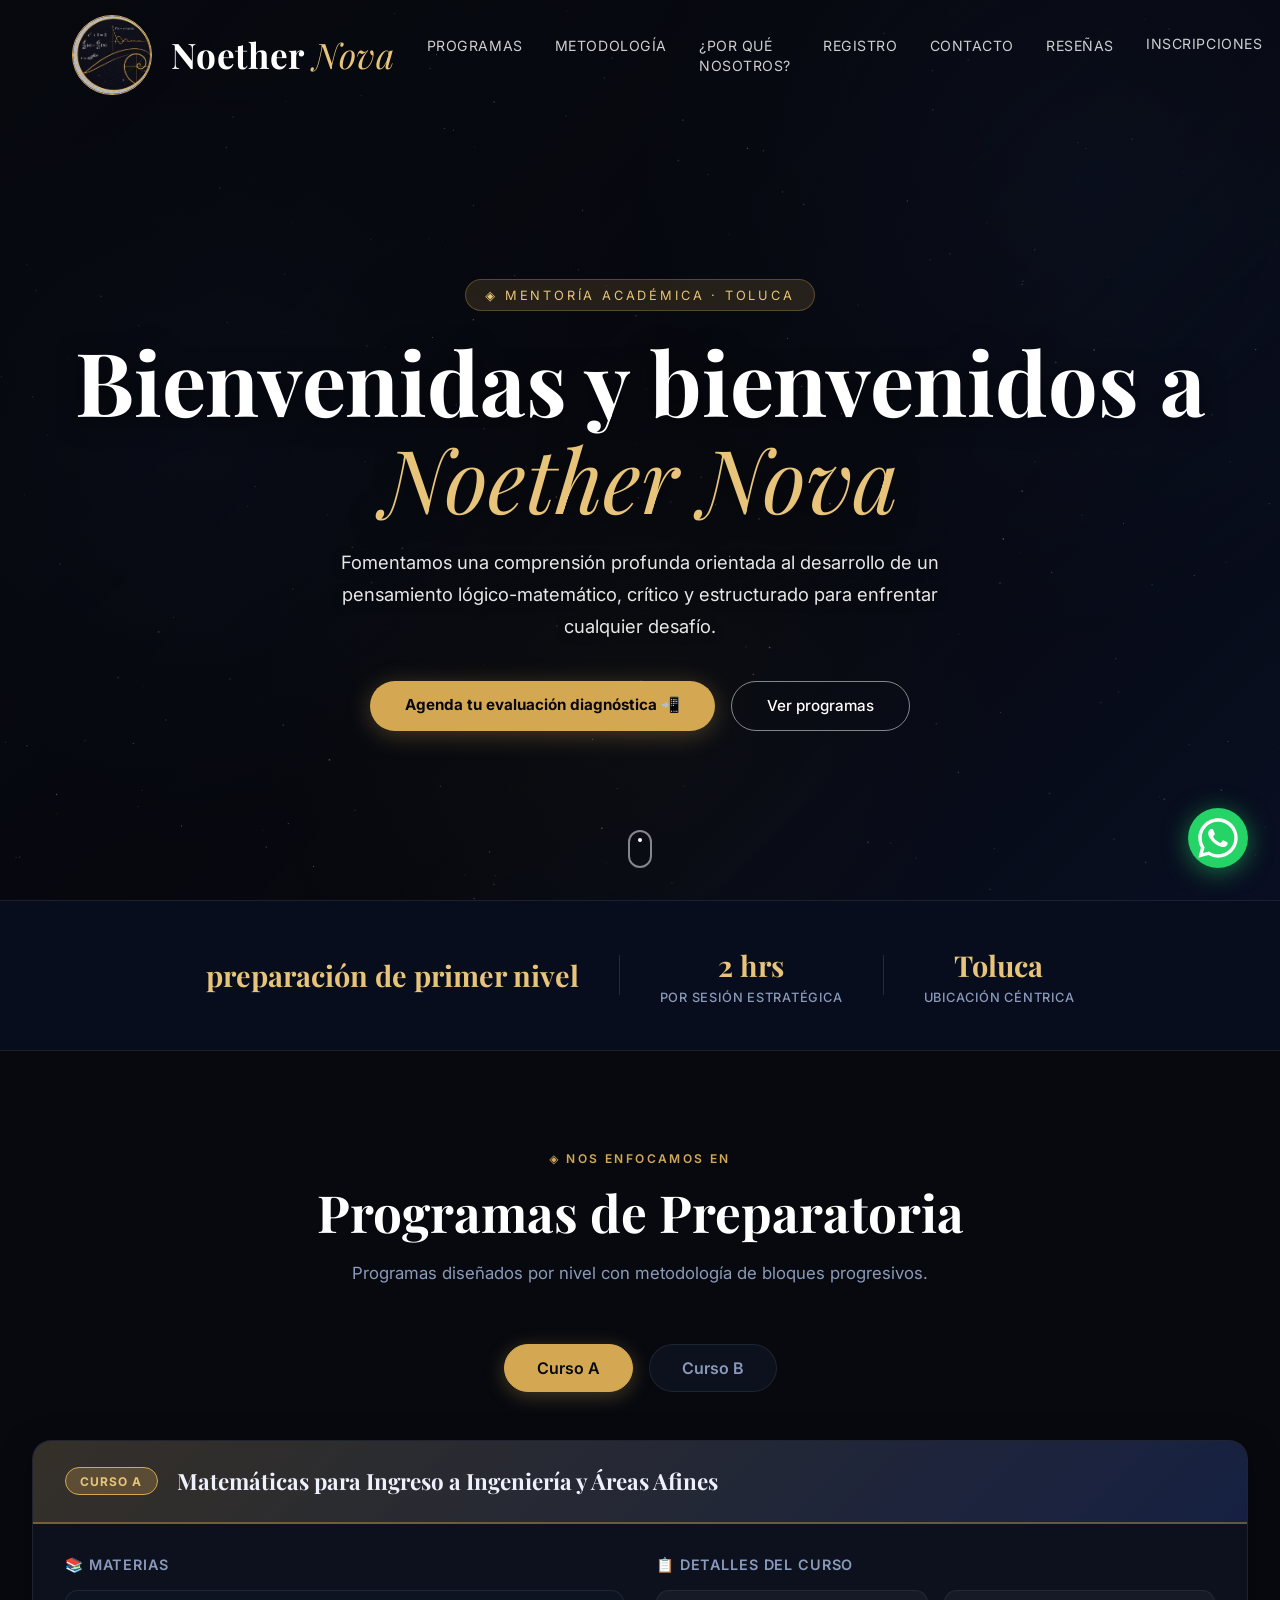
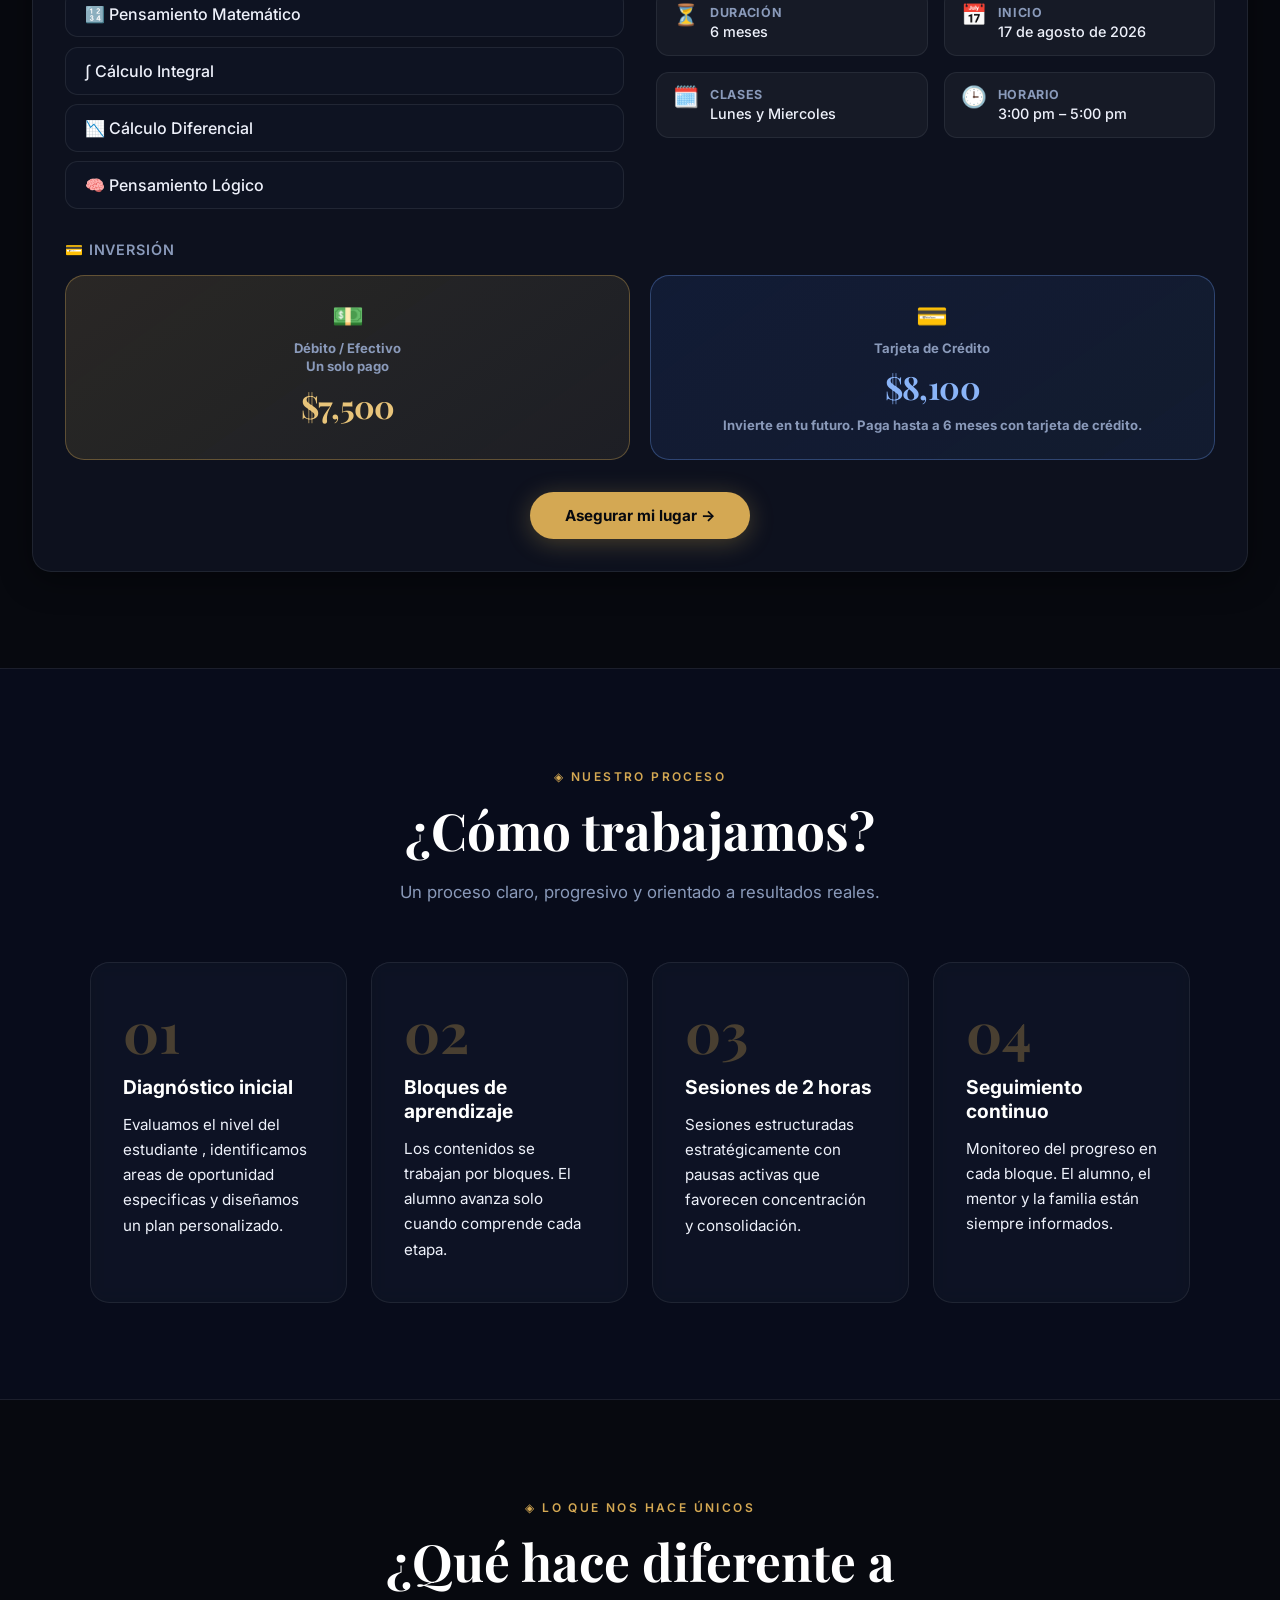
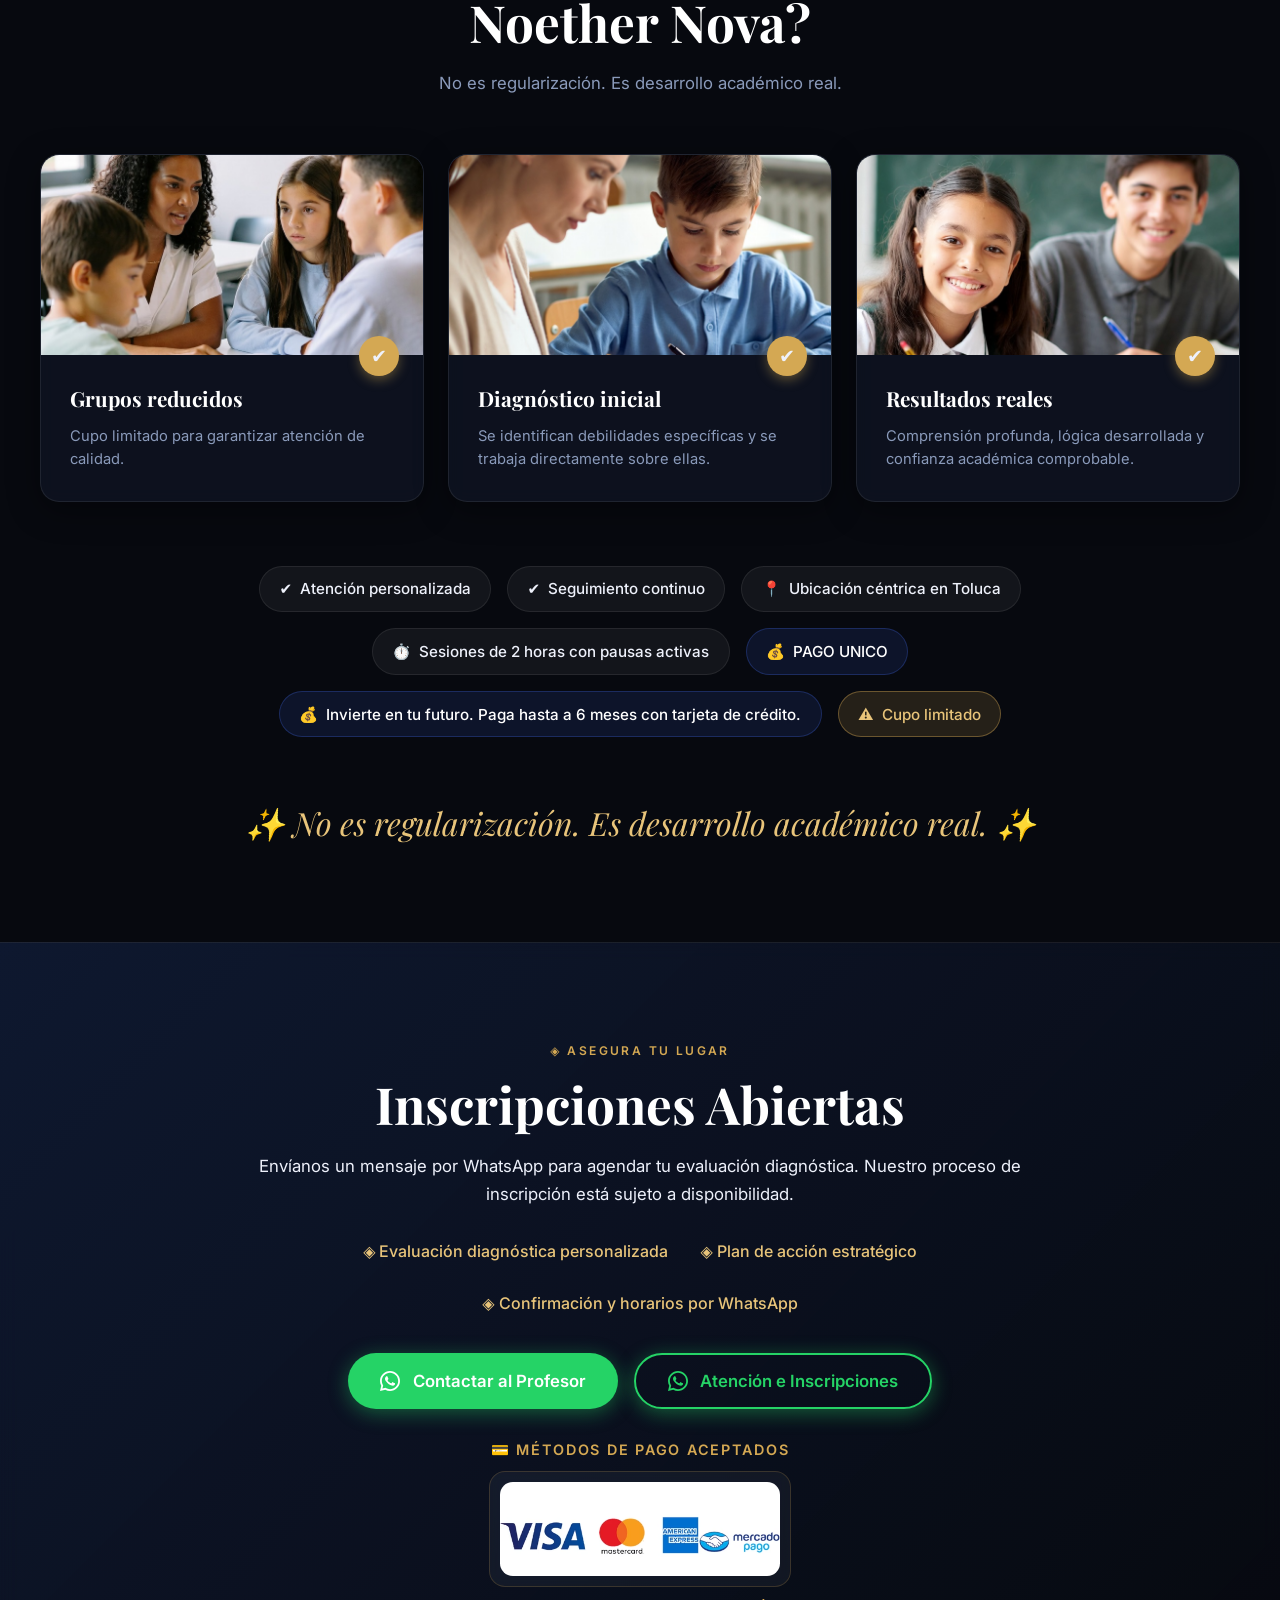
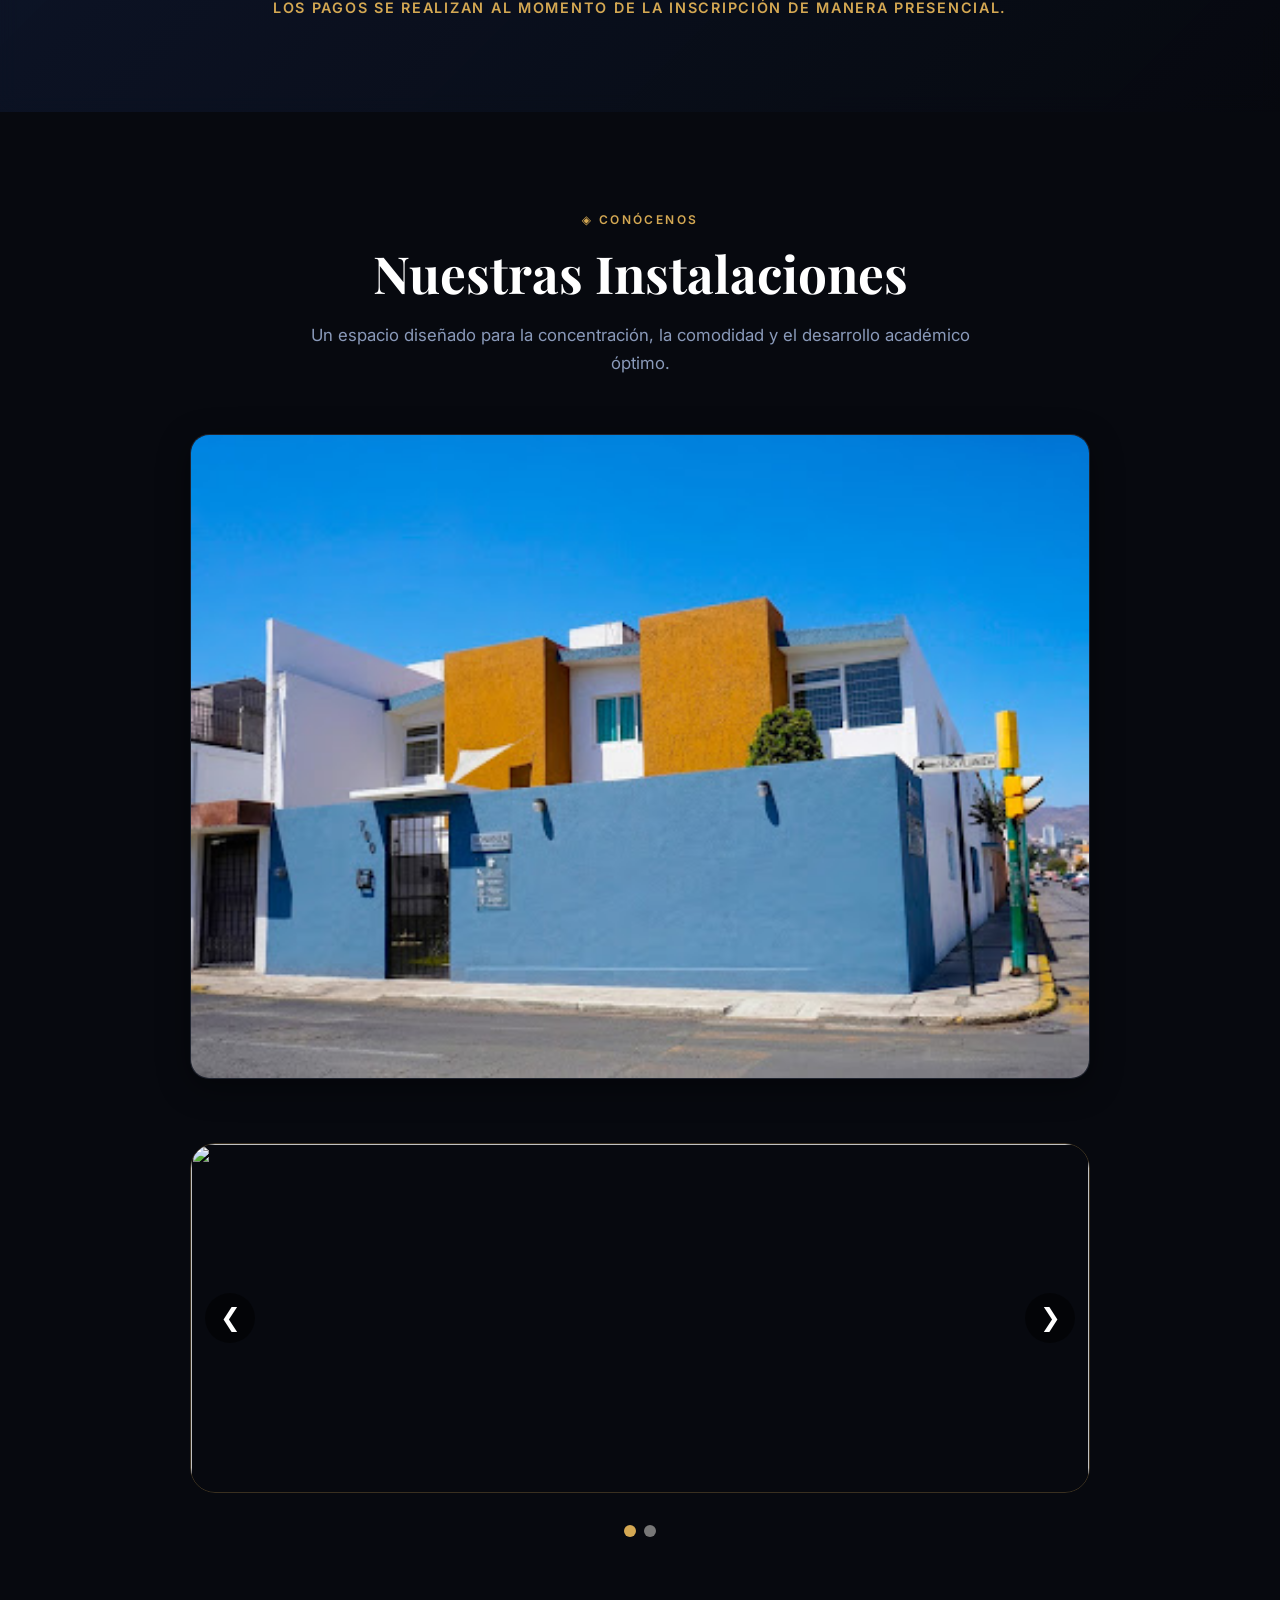
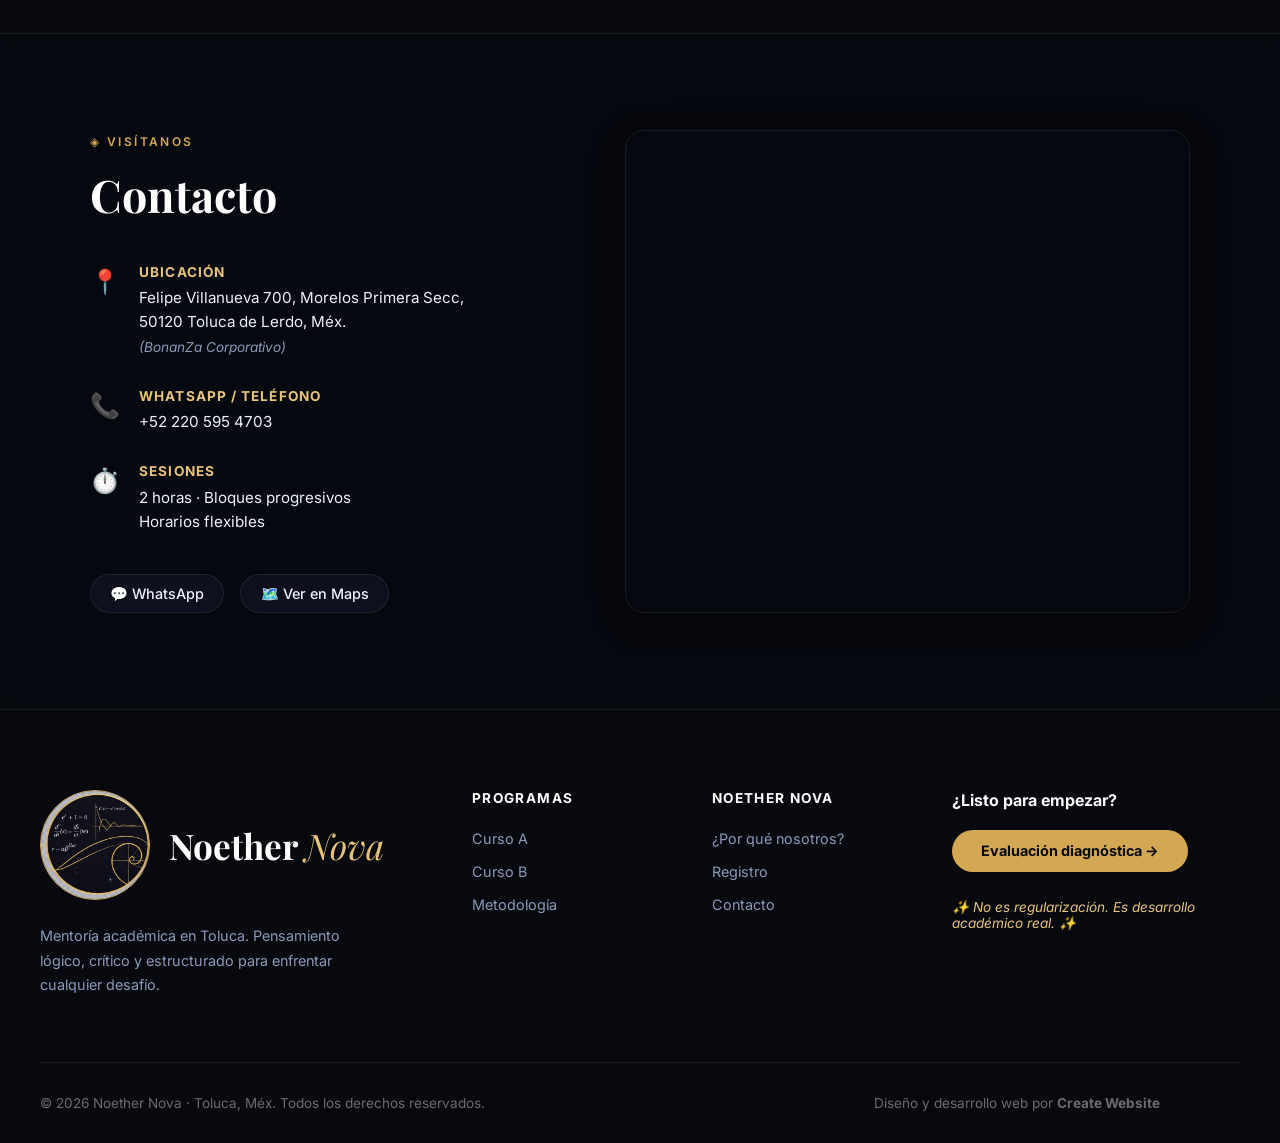
==== commit 9637f097: "Add files via upload" ====
--- a/index.html
+++ b/index.html
@@ -379,10 +379,33 @@
     <div class="inst-single">
       <div class="inst-img-wrapper" data-anim>
         <img src="img/lugar de asesoria.jpg" alt="Instalaciones Noether Nova" />
-        <div class="inst-caption">Nuestras Aulas de Mentoría</div>
-      </div>
-    </div>
-  </section>
+      </div>
+    </div>
+    <div class="carrusel">
+
+      <button class="prev">&#10094;</button>
+
+      <div class="carrusel-container">
+
+        <img src="./img/gal1.jpeg" class="slide active">
+
+        <img src="./img/gal2.jpeg" class="slide">
+
+      </div>
+
+      <button class="next">&#10095;</button>
+
+    </div>
+
+
+    <div class="indicadores">
+
+      <span class="dot active"></span>
+      <span class="dot"></span>
+
+    </div>
+  </section>
+
 
   <!-- CONTACTO Y MAPA -->
   <section class="section section--dark" id="contacto">
--- a/style.css
+++ b/style.css
@@ -1909,4 +1909,190 @@
     justify-content: center;
   }
 
+}
+
+.carrusel {
+
+  position: relative;
+
+  max-width: 900px;
+
+  margin: 2rem auto;
+
+}
+
+
+.carrusel-container {
+
+  overflow: hidden;
+
+  border-radius: 25px;
+
+}
+
+
+.slide {
+
+  width: 100%;
+
+  display: none;
+
+  height: 350px;
+
+  object-fit: cover;
+
+  border-radius: 25px;
+
+  border: 1px solid rgba(212, 168, 83, .25);
+
+}
+
+
+.slide.active {
+
+  display: block;
+
+  animation: fade .6s ease;
+
+}
+
+
+@keyframes fade {
+
+  from {
+
+    opacity: 0;
+
+  }
+
+  to {
+
+    opacity: 1;
+
+  }
+
+}
+
+
+.prev,
+.next {
+
+  position: absolute;
+
+  top: 50%;
+
+  transform: translateY(-50%);
+
+  width: 50px;
+
+  height: 50px;
+
+  border: none;
+
+  border-radius: 50%;
+
+  cursor: pointer;
+
+  font-size: 25px;
+
+  color: white;
+
+  background: rgba(0, 0, 0, .5);
+
+  transition: .3s;
+
+}
+
+
+.prev:hover,
+.next:hover {
+
+  background: rgba(212, 168, 83, .8);
+
+}
+
+
+.prev {
+
+  left: 15px;
+
+}
+
+
+.next {
+
+  right: 15px;
+
+}
+
+
+.indicadores {
+
+  display: flex;
+
+  justify-content: center;
+
+  gap: .5rem;
+
+  margin-top: 1rem;
+
+}
+
+
+.dot {
+
+  width: 12px;
+
+  height: 12px;
+
+  border-radius: 50%;
+
+  background: #777;
+
+  cursor: pointer;
+
+}
+
+
+.dot.active {
+
+  background: var(--gold);
+
+}
+
+
+
+/*----------- RESPONSIVE -----------*/
+
+
+@media(max-width:768px) {
+
+  .slide {
+
+    height: 260px;
+
+  }
+
+}
+
+
+@media(max-width:480px) {
+
+  .slide {
+
+    height: 200px;
+
+  }
+
+
+  .prev,
+  .next {
+
+    width: 40px;
+    height: 40px;
+
+    font-size: 20px;
+
+  }
+
 }
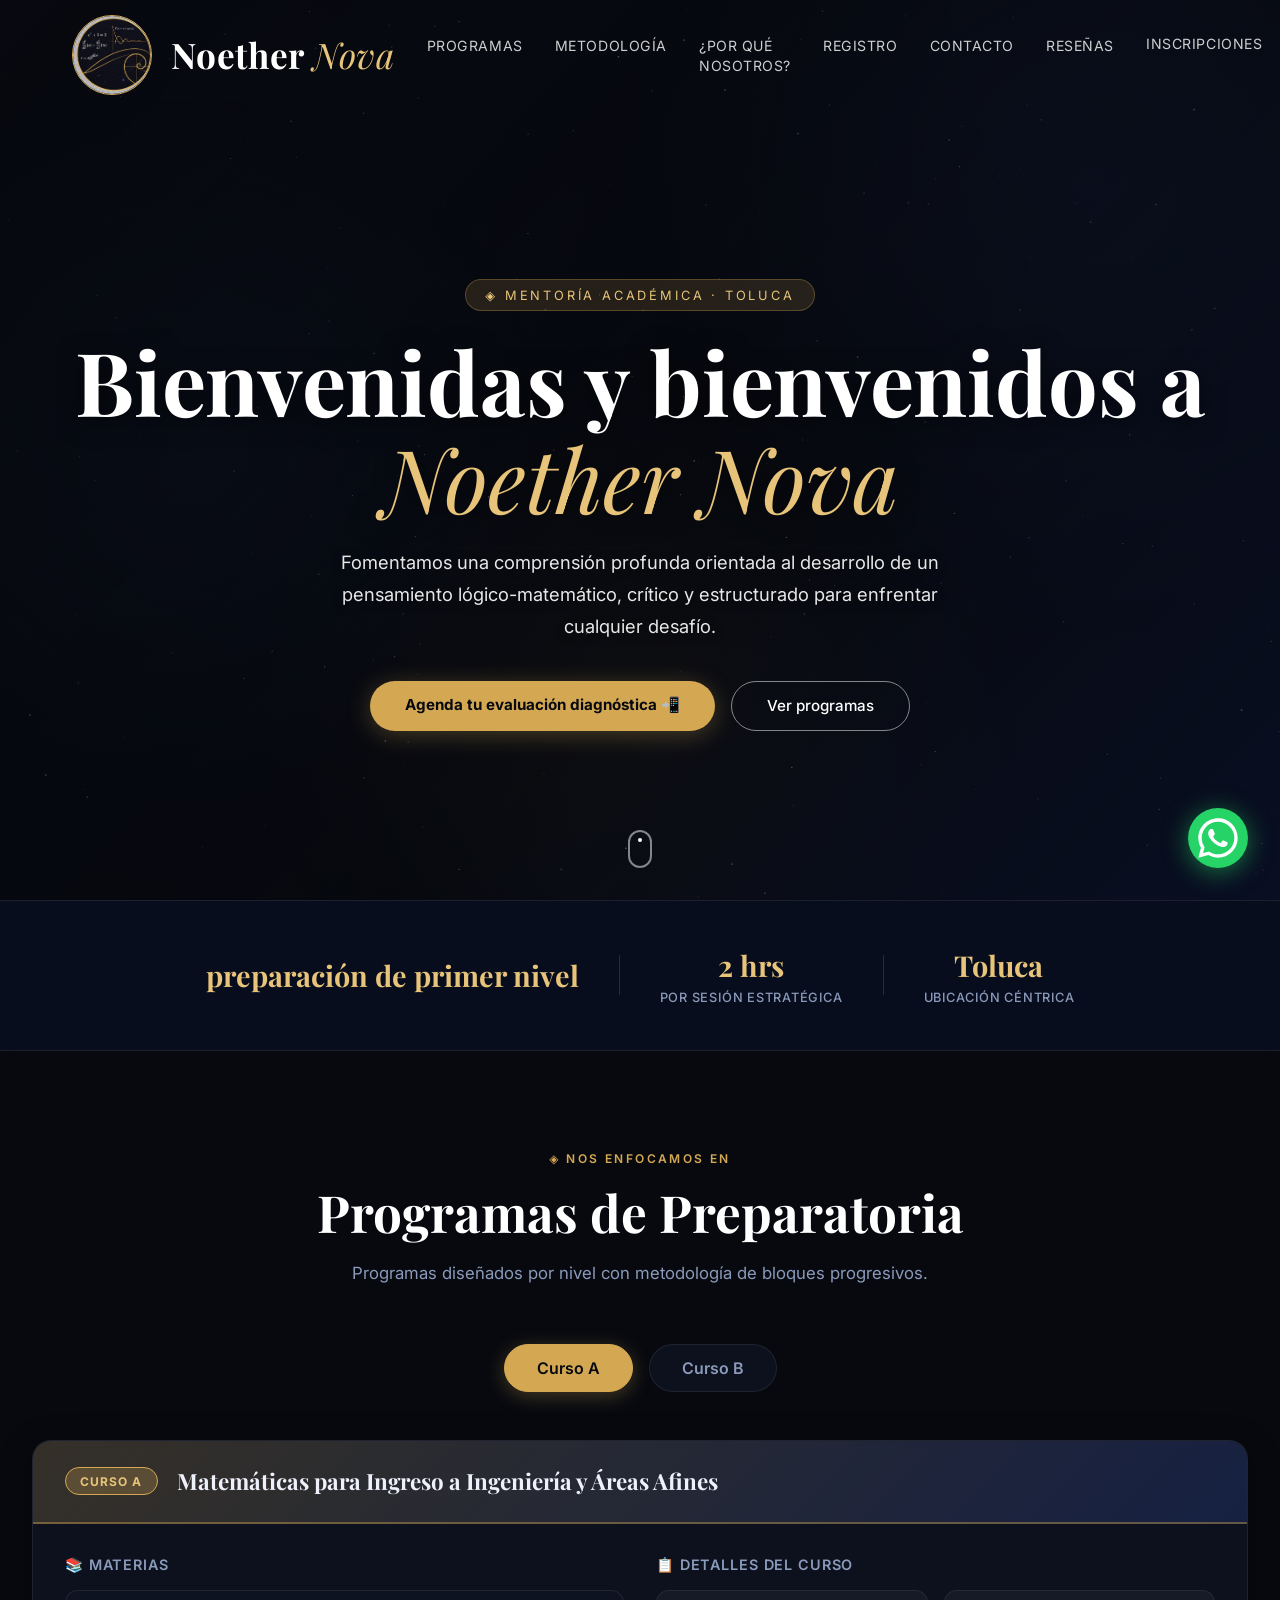
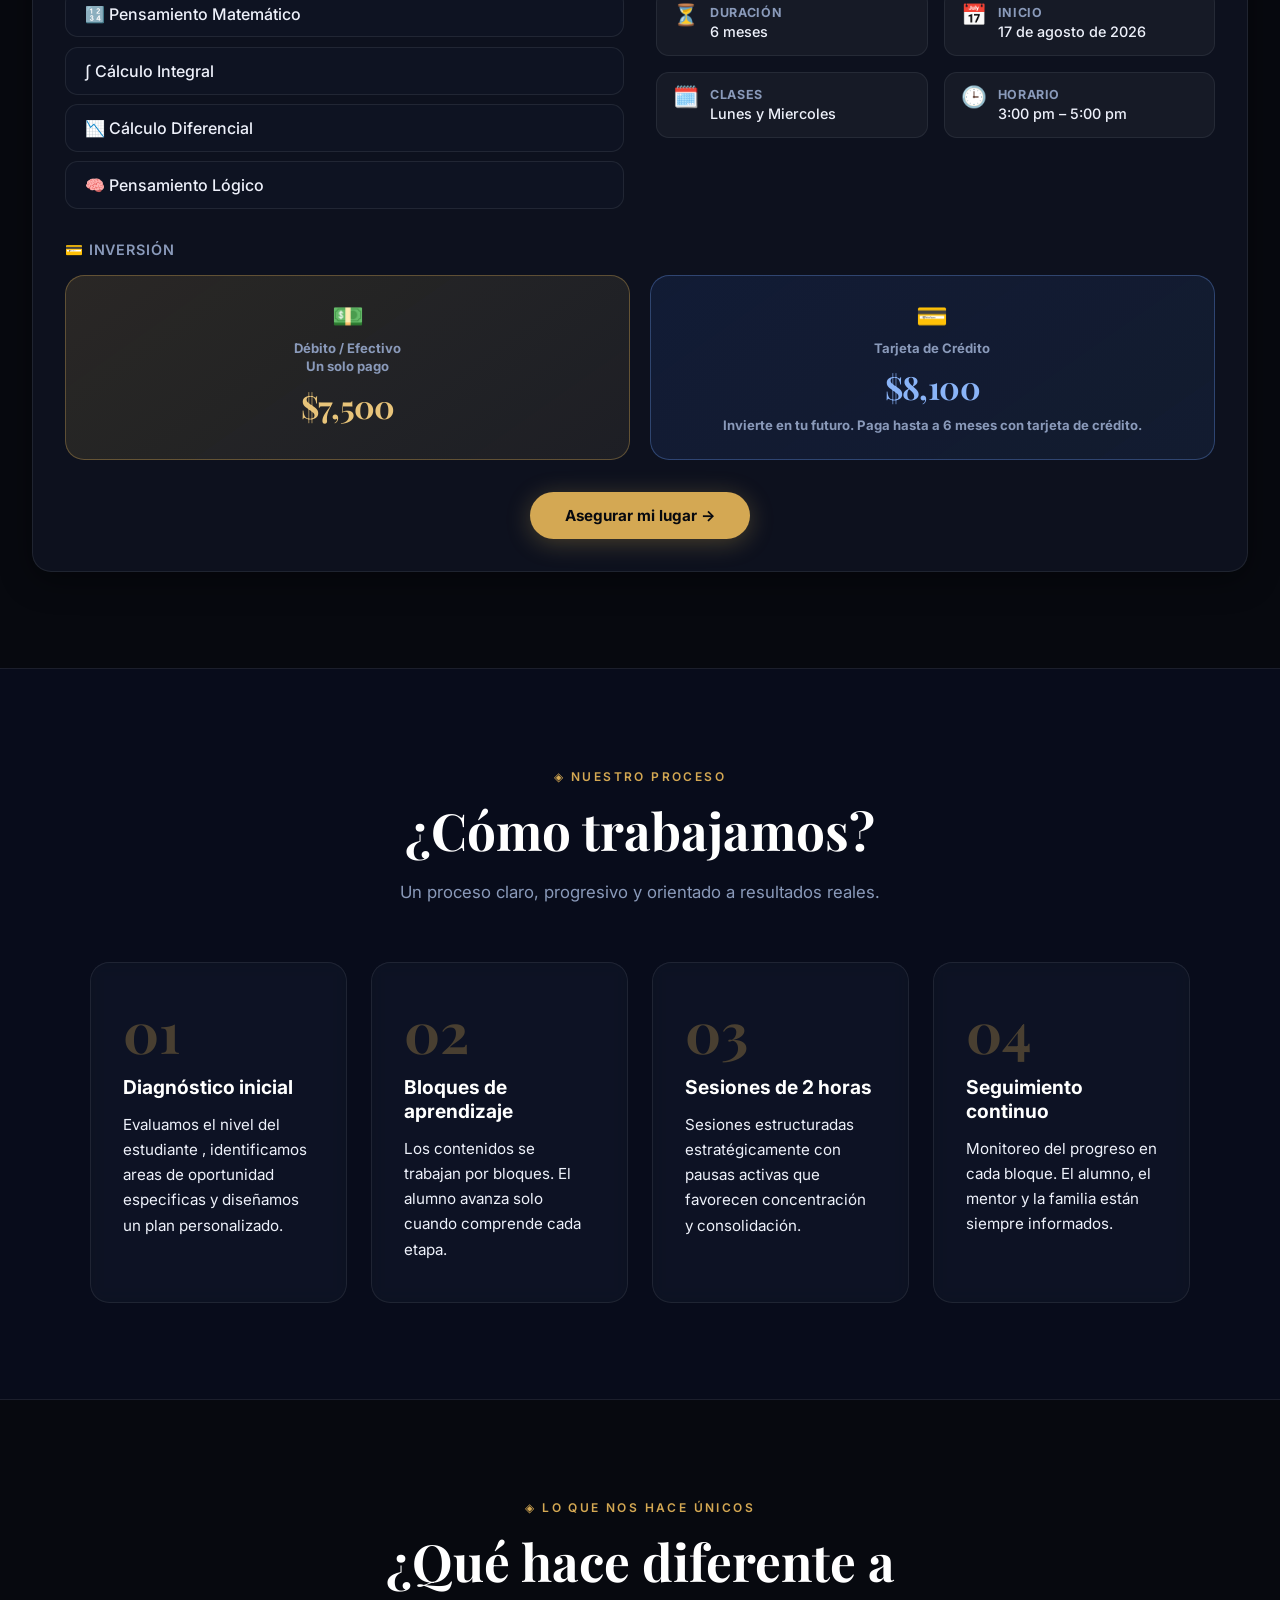
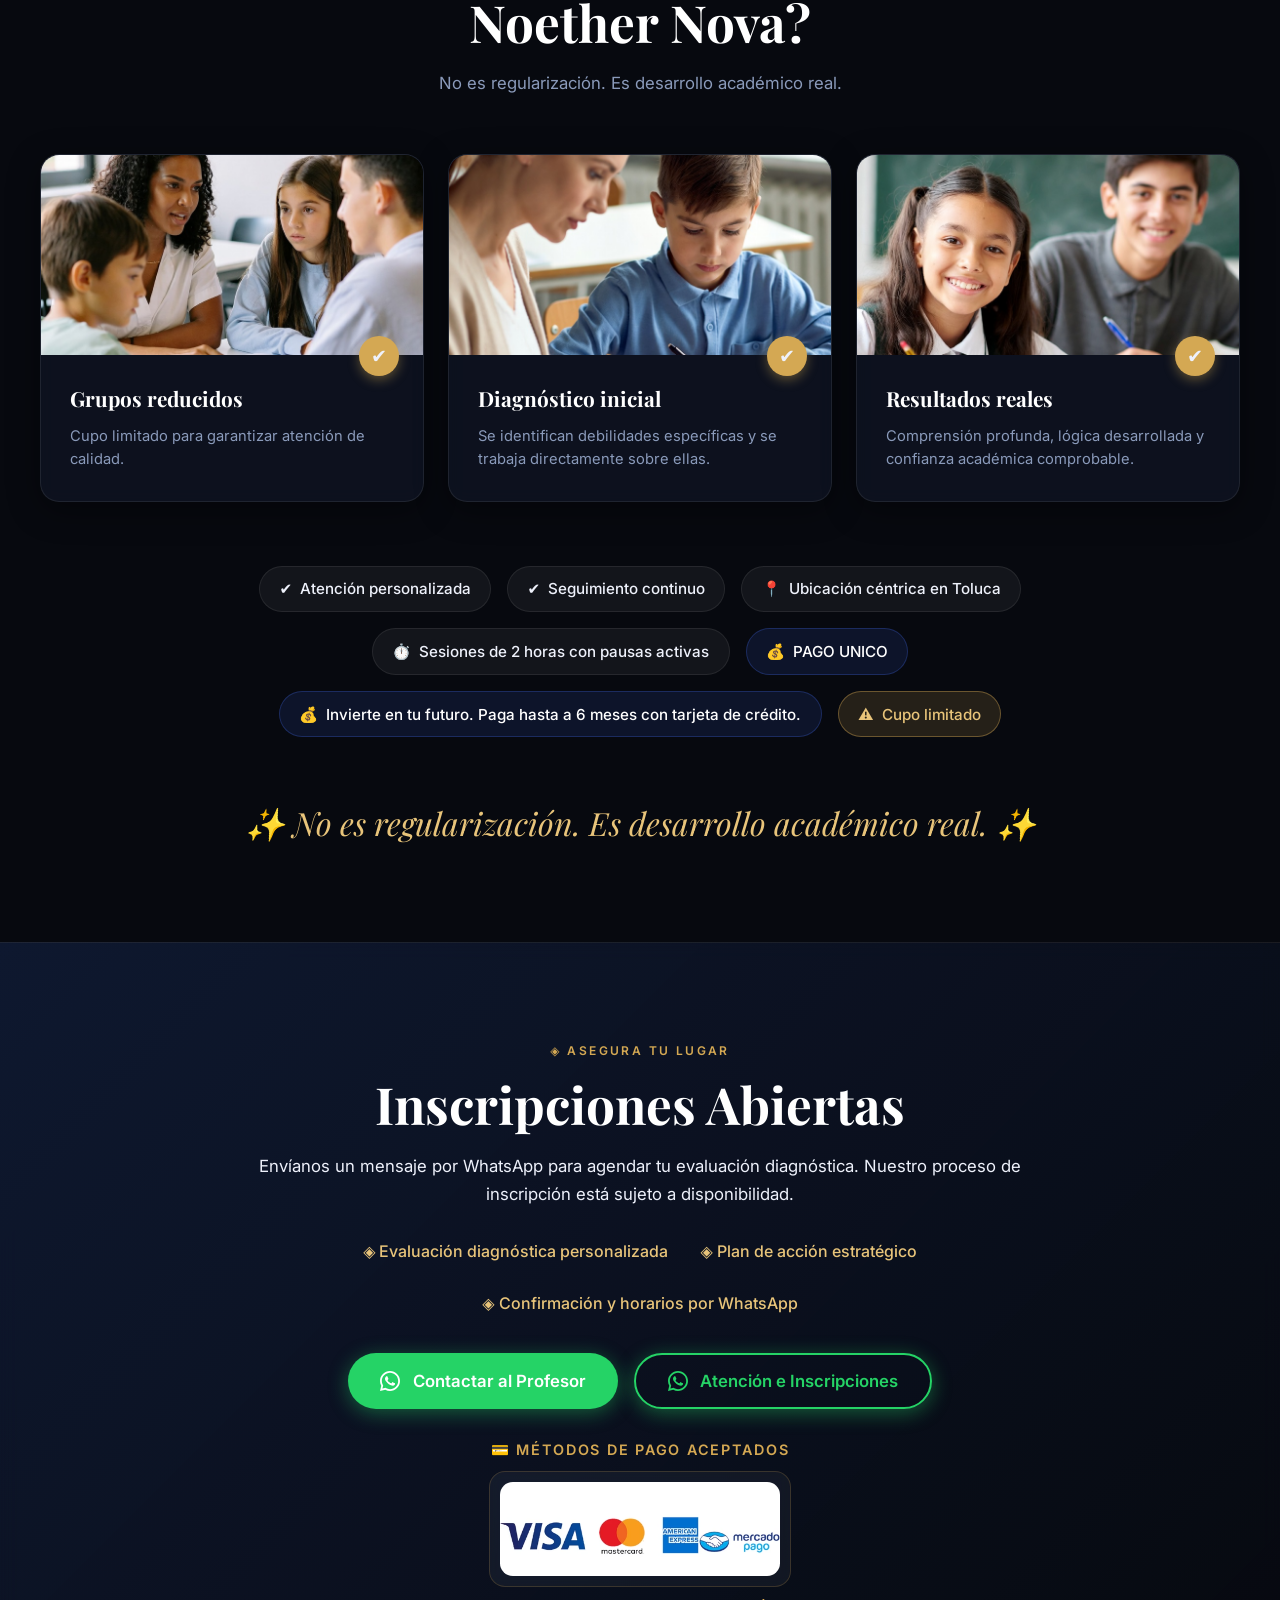
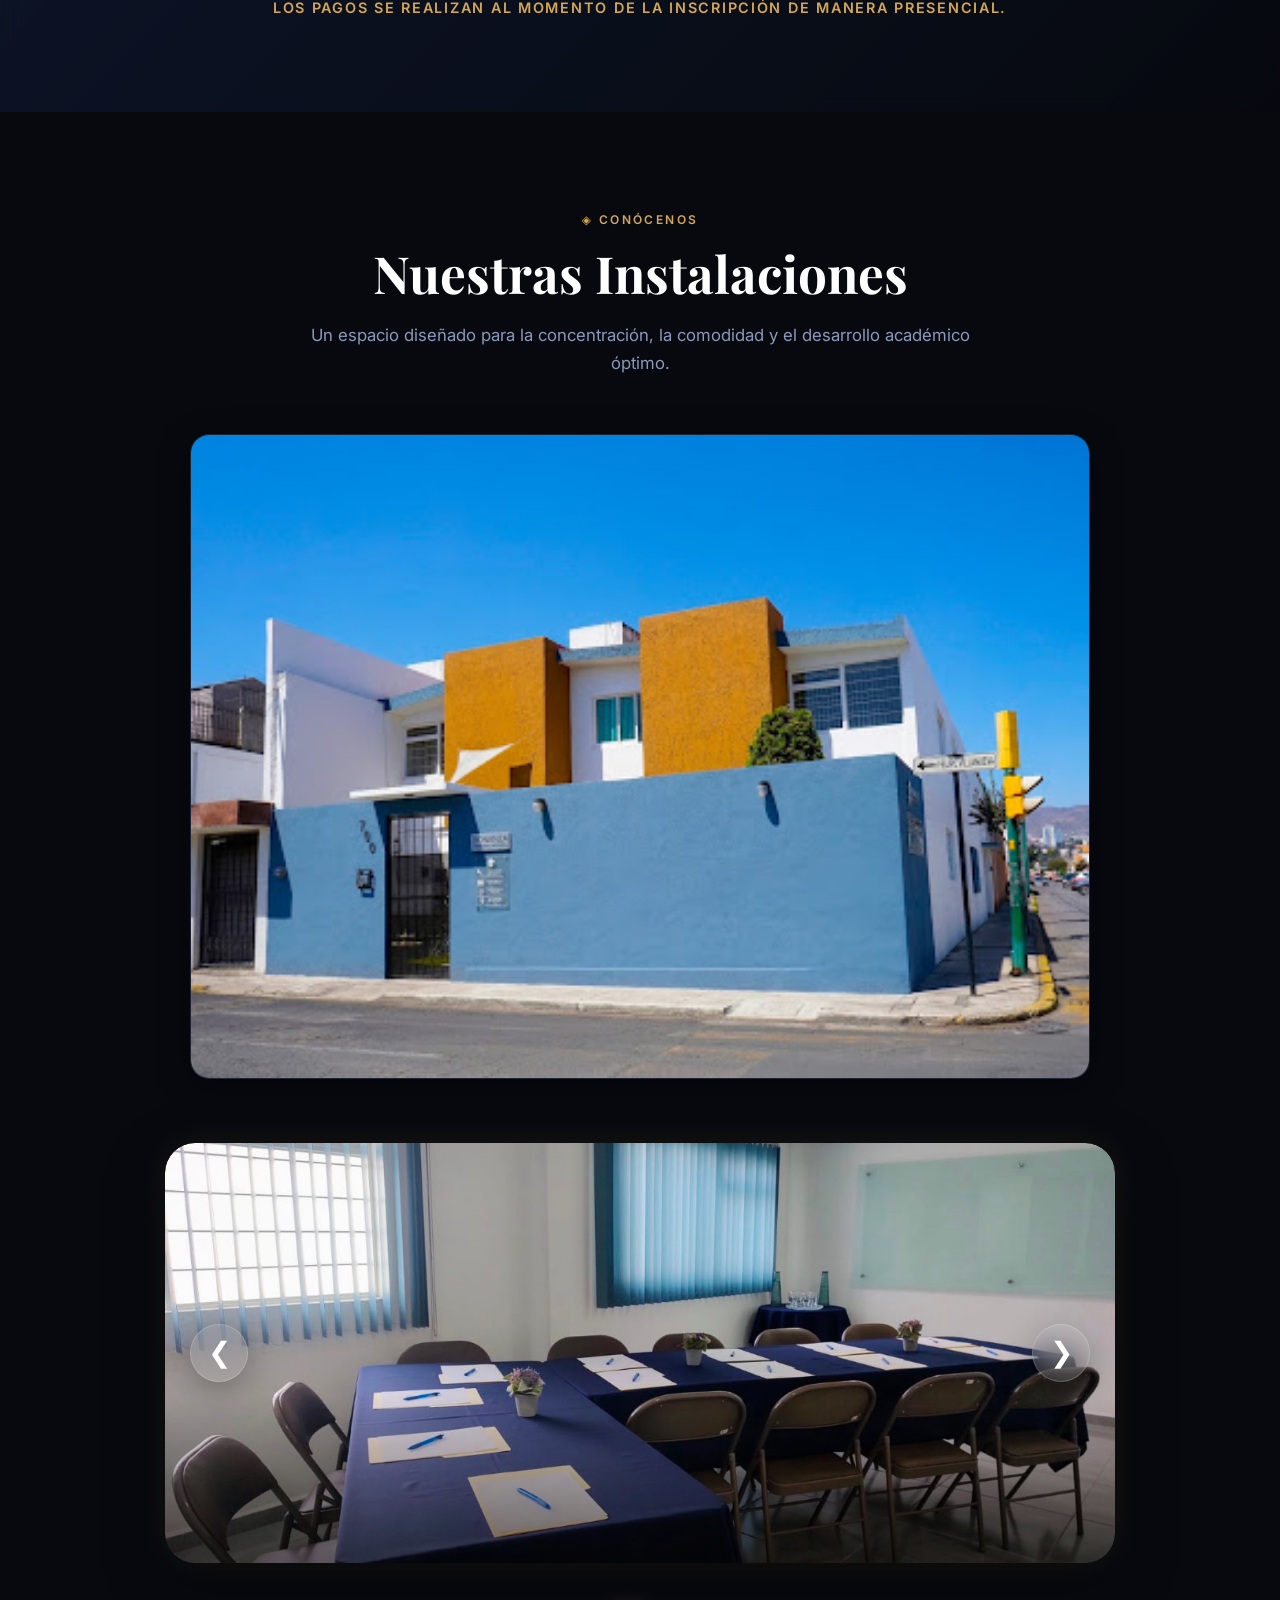
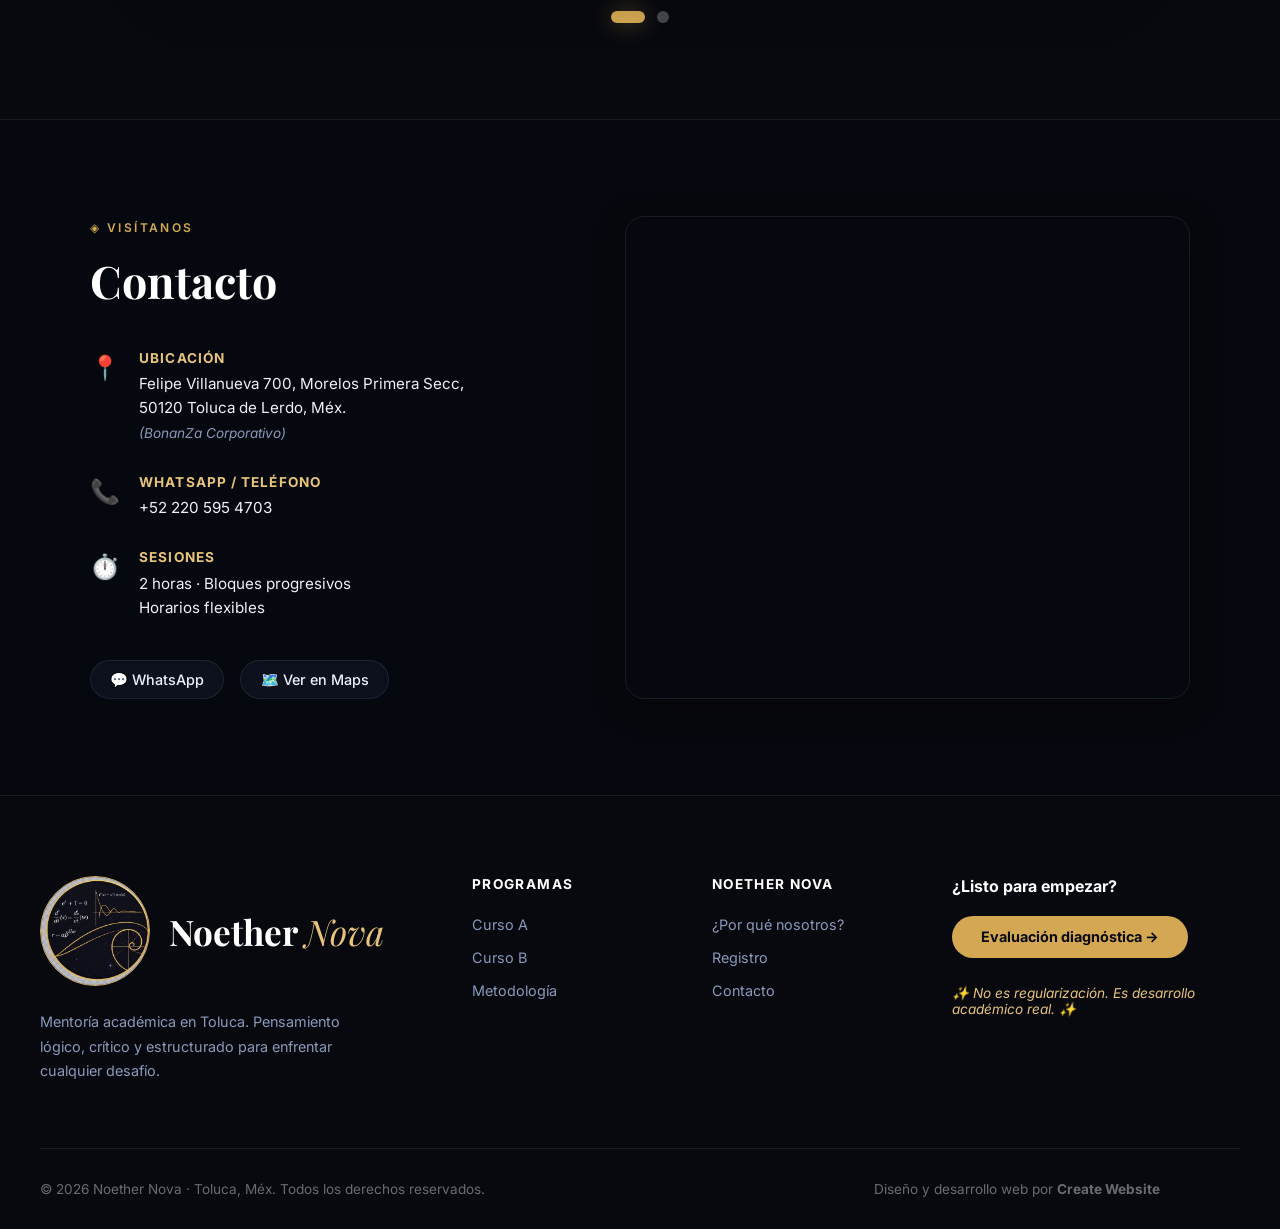
==== commit 2f346570: "Add files via upload" ====
--- a/index.html
+++ b/index.html
@@ -33,12 +33,11 @@
         <li><a href="#diferenciadores">¿Por qué nosotros?</a></li>
         <li><a href="#registro">Registro</a></li>
         <li><a href="#contacto">Contacto</a></li>
-        <li><a href="./reseña.html">Reseñas</a></li>
+        <li><a href="./reseña.php">Reseñas</a></li>
         <a href="#registro" class="btn-regresar">
           Inscripciones
         </a>
       </ul>
-
       <button class="hamburger" id="hamburger" aria-label="Menú"><span></span><span></span><span></span></button>
     </div>
   </nav>
--- a/style.css
+++ b/style.css
@@ -1911,67 +1911,116 @@
 
 }
 
+
+/*================== CARRUSEL ==================*/
+
 .carrusel {
 
   position: relative;
-
-  max-width: 900px;
-
-  margin: 2rem auto;
-
-}
-
+  max-width: 950px;
+  margin: 3rem auto;
+
+}
+
+
+/* CONTENEDOR */
 
 .carrusel-container {
 
+  position: relative;
+
   overflow: hidden;
 
-  border-radius: 25px;
-
-}
+  border-radius: 30px;
+
+  height: 420px;
+
+  box-shadow:
+    0 20px 60px rgba(0, 0, 0, .35),
+    0 0 35px rgba(212, 168, 83, .10);
+
+}
+
+
+/* DEGRADADO PREMIUM */
+
+.carrusel-container::after {
+
+  content: "";
+
+  position: absolute;
+
+  bottom: 0;
+  left: 0;
+
+  width: 100%;
+  height: 40%;
+
+  background:
+
+    linear-gradient(to top,
+      rgba(0, 0, 0, .55),
+      transparent);
+
+  pointer-events: none;
+
+  z-index: 5;
+
+}
+
+
+
+/*================== IMÁGENES ==================*/
 
 
 .slide {
 
+  position: absolute;
+
   width: 100%;
-
-  display: none;
-
-  height: 350px;
+  height: 100%;
 
   object-fit: cover;
 
-  border-radius: 25px;
-
-  border: 1px solid rgba(212, 168, 83, .25);
-
-}
-
+  border-radius: 30px;
+
+  opacity: 0;
+
+  transform: scale(1.05);
+
+  filter:
+
+    brightness(.85);
+
+  transition:
+    opacity 1.5s ease,
+    transform 8s ease,
+    filter 3s ease;
+
+}
+
+
+/* IMAGEN ACTIVA */
 
 .slide.active {
 
-  display: block;
-
-  animation: fade .6s ease;
-
-}
-
-
-@keyframes fade {
-
-  from {
-
-    opacity: 0;
-
-  }
-
-  to {
-
-    opacity: 1;
-
-  }
-
-}
+  opacity: 1;
+
+  transform: scale(1);
+
+  filter:
+
+    brightness(1);
+
+  z-index: 2;
+
+}
+
+
+
+
+/*================== FLECHAS ==================*/
+
 
 
 .prev,
@@ -1983,47 +2032,72 @@
 
   transform: translateY(-50%);
 
-  width: 50px;
-
-  height: 50px;
-
-  border: none;
+  width: 58px;
+  height: 58px;
 
   border-radius: 50%;
 
   cursor: pointer;
 
-  font-size: 25px;
+  font-size: 28px;
 
   color: white;
 
-  background: rgba(0, 0, 0, .5);
-
-  transition: .3s;
-
-}
+  border:
+
+    1px solid rgba(255, 255, 255, .18);
+
+  background:
+
+    rgba(255, 255, 255, .08);
+
+  backdrop-filter:
+
+    blur(18px);
+
+  box-shadow:
+
+    0 10px 35px rgba(0, 0, 0, .30);
+
+  transition: .45s ease;
+
+  z-index: 10;
+
+}
+
+
+.prev {
+
+  left: 25px;
+
+}
+
+
+.next {
+
+  right: 25px;
+
+}
+
 
 
 .prev:hover,
 .next:hover {
 
-  background: rgba(212, 168, 83, .8);
-
-}
-
-
-.prev {
-
-  left: 15px;
-
-}
-
-
-.next {
-
-  right: 15px;
-
-}
+  background:
+
+    rgba(212, 168, 83, .85);
+
+  transform:
+
+    translateY(-50%) scale(1.1);
+
+}
+
+
+
+/*================== INDICADORES ==================*/
+
 
 
 .indicadores {
@@ -2032,9 +2106,9 @@
 
   justify-content: center;
 
-  gap: .5rem;
-
-  margin-top: 1rem;
+  gap: .8rem;
+
+  margin-top: 1.8rem;
 
 }
 
@@ -2042,45 +2116,71 @@
 .dot {
 
   width: 12px;
-
   height: 12px;
 
   border-radius: 50%;
 
-  background: #777;
-
   cursor: pointer;
 
-}
+  background:
+
+    rgba(255, 255, 255, .25);
+
+  transition: .5s ease;
+
+}
+
+
+
+.dot:hover {
+
+  transform: scale(1.2);
+
+}
+
 
 
 .dot.active {
 
-  background: var(--gold);
-
-}
-
-
-
-/*----------- RESPONSIVE -----------*/
+  width: 34px;
+
+  border-radius: 50px;
+
+  background:
+
+    var(--gold);
+
+  box-shadow:
+
+    0 0 25px rgba(212, 168, 83, .45);
+
+}
+
+
+
+
+/*================== RESPONSIVE ==================*/
+
+
+
+@media(max-width:992px) {
+
+  .carrusel-container {
+
+    height: 330px;
+
+  }
+
+}
+
 
 
 @media(max-width:768px) {
 
-  .slide {
-
-    height: 260px;
-
-  }
-
-}
-
-
-@media(max-width:480px) {
-
-  .slide {
-
-    height: 200px;
+
+  .carrusel-container {
+
+    height: 280px;
 
   }
 
@@ -2088,11 +2188,53 @@
   .prev,
   .next {
 
-    width: 40px;
-    height: 40px;
+    width: 48px;
+    height: 48px;
+
+    font-size: 24px;
+
+  }
+
+
+}
+
+
+
+@media(max-width:480px) {
+
+
+  .carrusel-container {
+
+    height: 240px;
+
+    border-radius: 25px;
+
+  }
+
+
+  .slide {
+
+    border-radius: 25px;
+
+  }
+
+
+  .prev,
+  .next {
+
+    width: 42px;
+    height: 42px;
 
     font-size: 20px;
 
   }
 
+
+  .dot.active {
+
+    width: 28px;
+
+  }
+
+
 }
